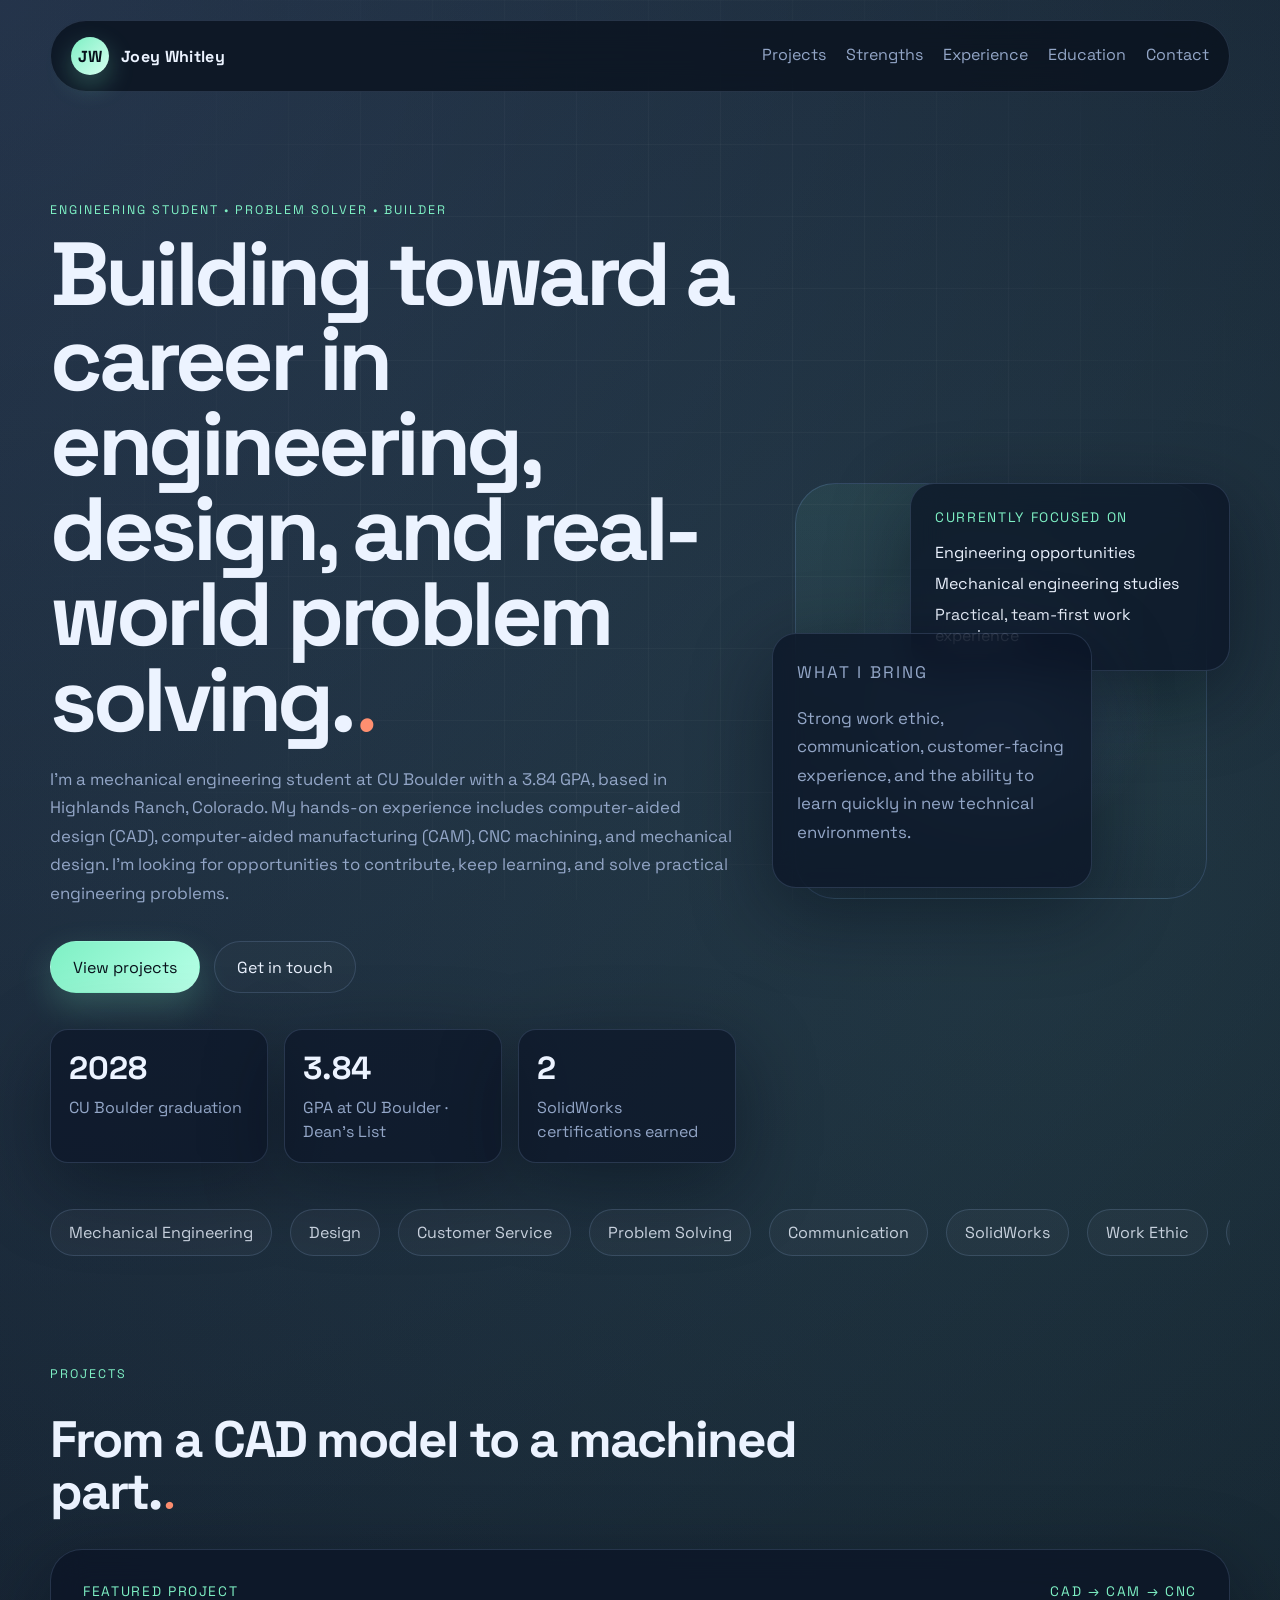
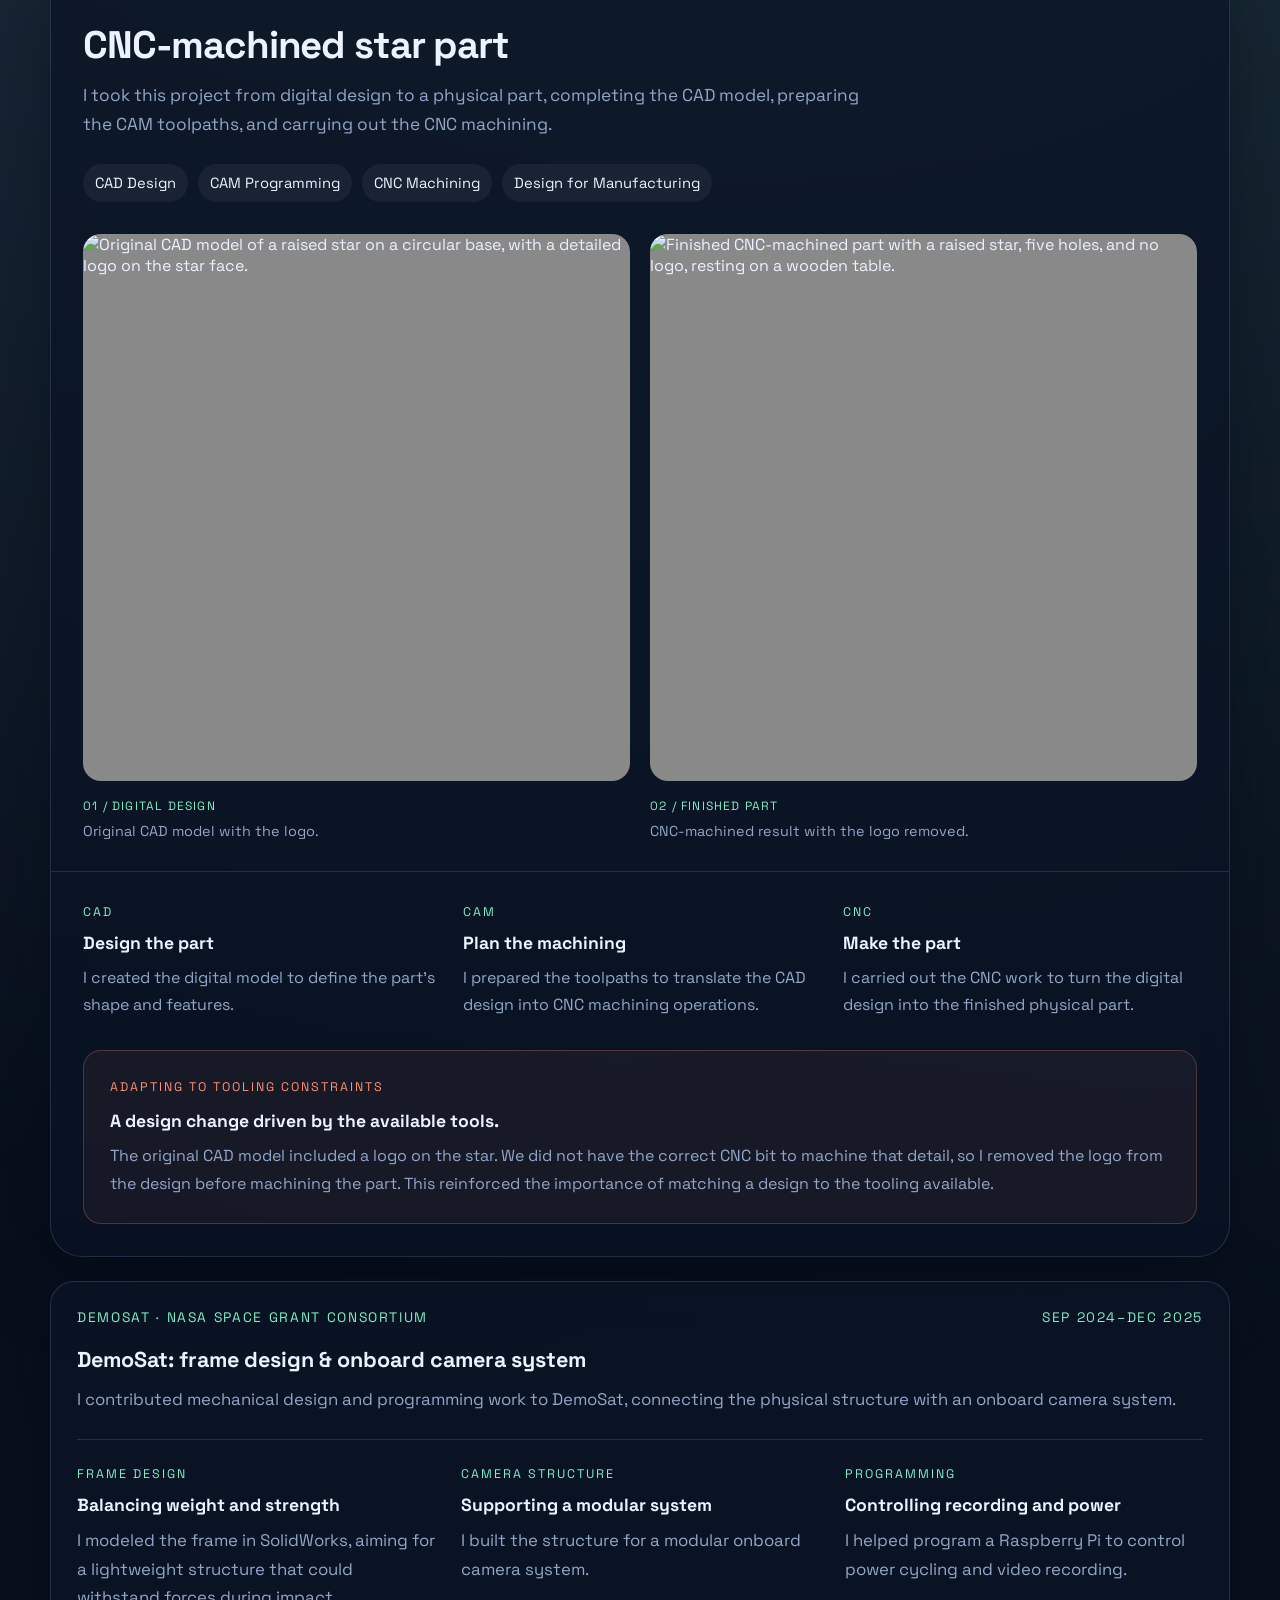
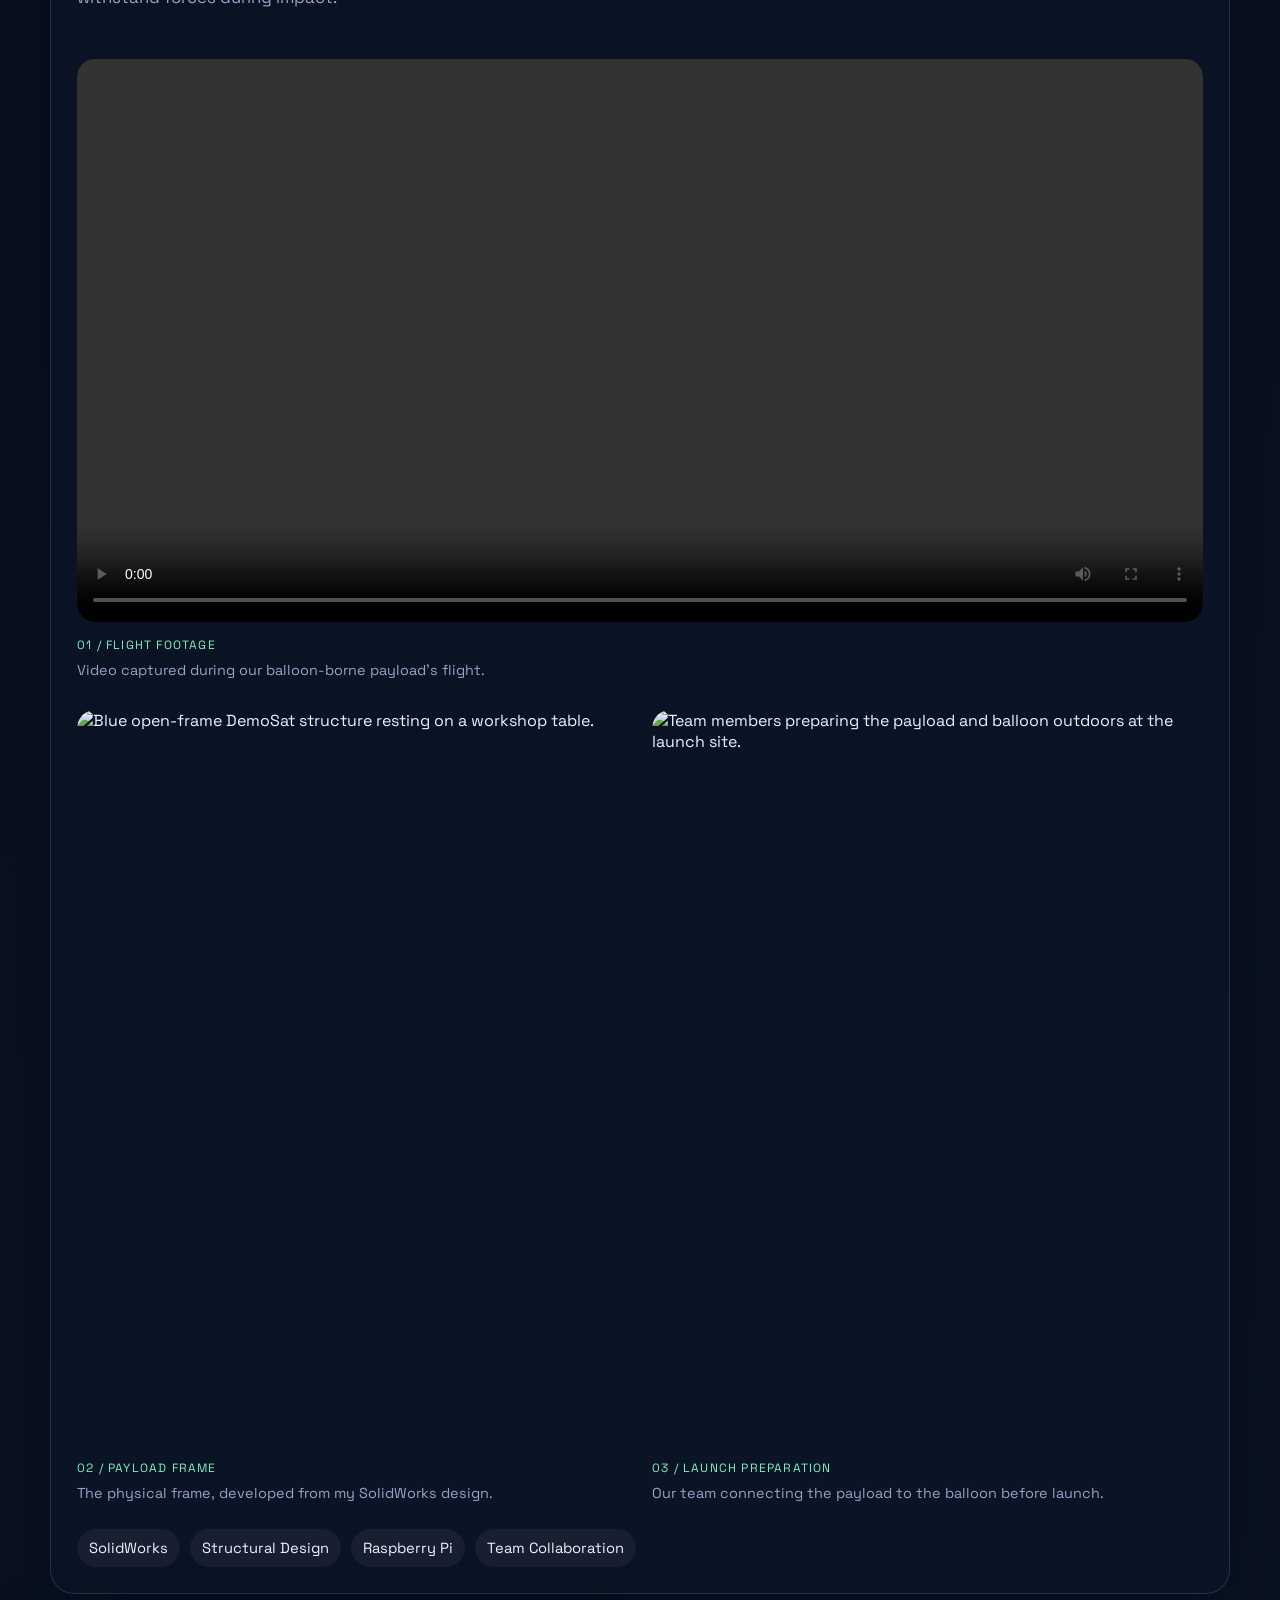
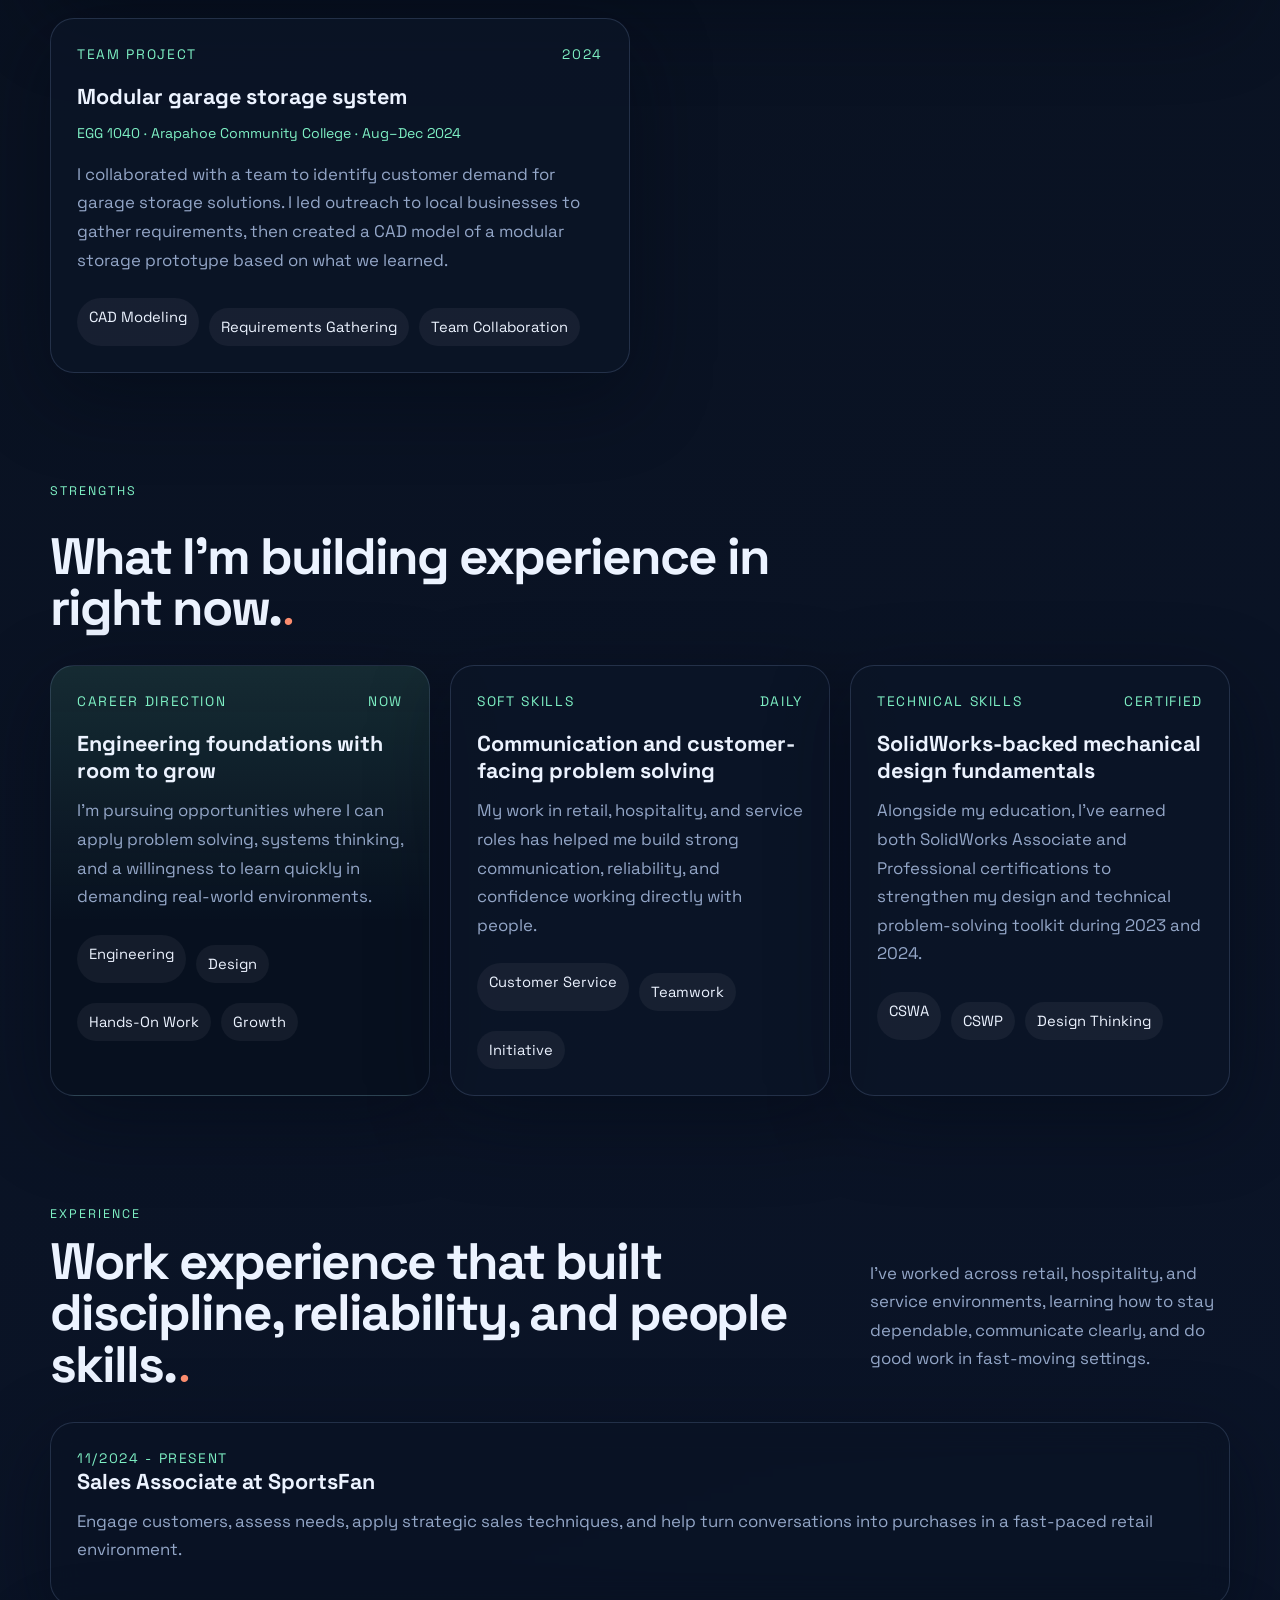
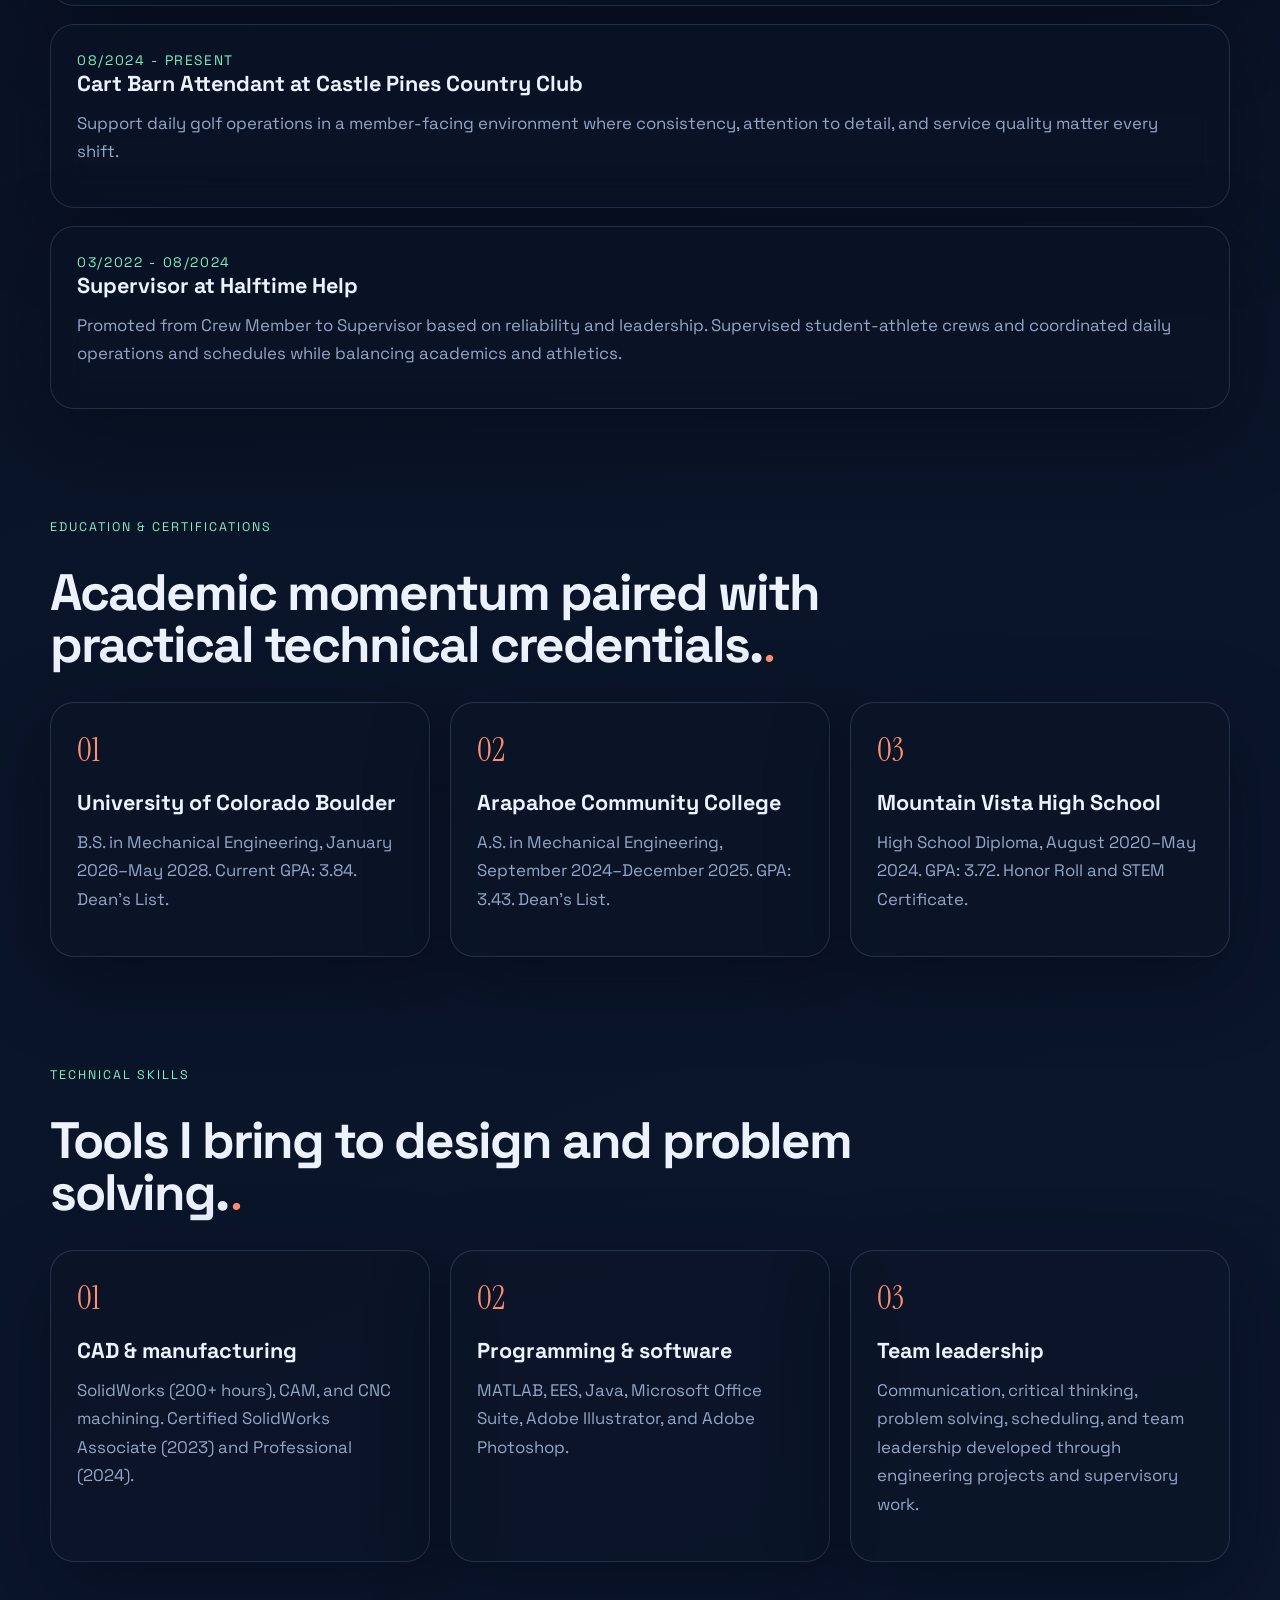
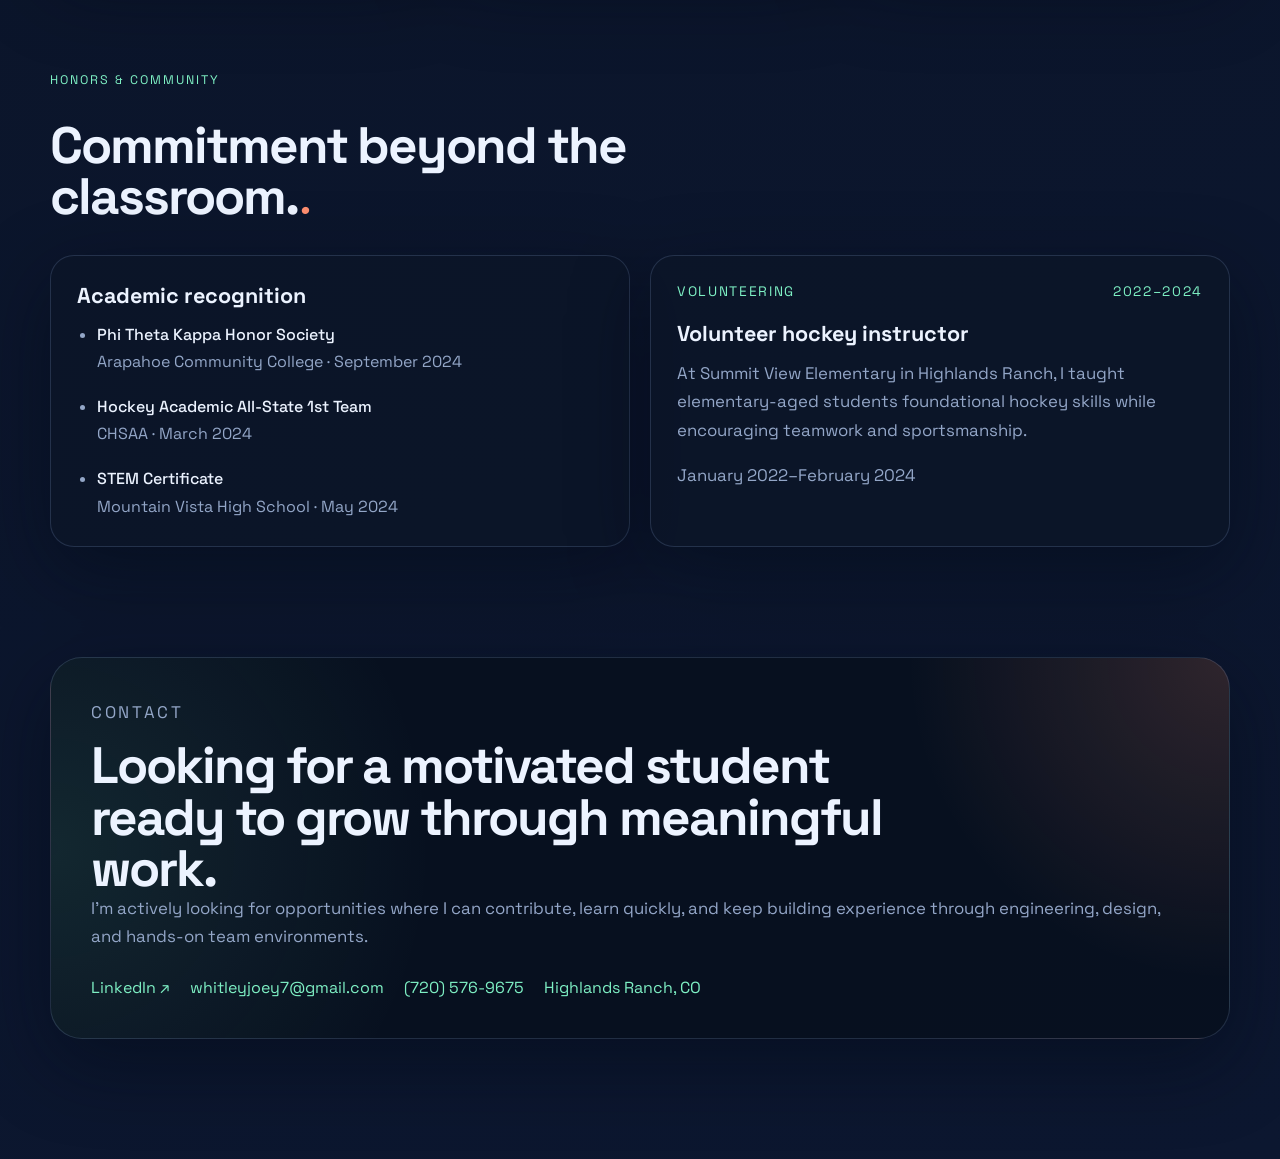
==== index.html @ a139f838 "Add files via upload" ====
<!DOCTYPE html>
<html lang="en">
  <head>
    <meta charset="UTF-8" />
    <meta name="viewport" content="width=device-width, initial-scale=1.0" />
    <title>Joey Whitley | Engineering Portfolio</title>
    <meta
      name="description"
      content="Engineering portfolio for Joey Whitley, focused on engineering, hands-on problem solving, and continuous growth."
    />
    <link rel="preconnect" href="https://fonts.googleapis.com" />
    <link rel="preconnect" href="https://fonts.gstatic.com" crossorigin />
    <link
      href="https://fonts.googleapis.com/css2?family=Space+Grotesk:wght@400;500;700&family=Instrument+Serif:ital@0;1&display=swap"
      rel="stylesheet"
    />
    <link rel="stylesheet" href="styles.css" />
  </head>
  <body>
    <div class="site-shell">
      <header class="topbar">
        <a class="brand" href="#home">
          <span class="brand-mark">JW</span>
          <span class="brand-text">Joey Whitley</span>
        </a>
        <nav class="nav">
          <a href="#projects">Projects</a>
          <a href="#strengths">Strengths</a>
          <a href="#experience">Experience</a>
          <a href="#process">Education</a>
          <a href="#contact">Contact</a>
        </nav>
      </header>

      <main id="home">
        <section class="hero section reveal">
          <div class="hero-copy">
            <p class="eyebrow">Engineering Student • Problem Solver • Builder</p>
            <h1>Building toward a career in engineering, design, and real-world problem solving.</h1>
            <p class="hero-text">
              I’m a mechanical engineering student at CU Boulder with a 3.84 GPA,
              based in Highlands Ranch, Colorado. My hands-on experience includes
              computer-aided design (CAD), computer-aided manufacturing (CAM),
              CNC machining, and mechanical design. I’m looking for
              opportunities to contribute, keep learning, and solve practical engineering problems.
            </p>
            <div class="hero-actions">
              <a class="button button-primary" href="#projects">View projects</a>
              <a class="button button-secondary" href="#contact">Get in touch</a>
            </div>
            <ul class="hero-metrics">
              <li>
                <strong>2028</strong>
                <span>CU Boulder graduation</span>
              </li>
              <li>
                <strong>3.84</strong>
                <span>GPA at CU Boulder · Dean’s List</span>
              </li>
              <li>
                <strong>2</strong>
                <span>SolidWorks certifications earned</span>
              </li>
            </ul>
          </div>

          <aside class="hero-panel">
            <div class="panel-orbit"></div>
            <div class="status-card glass">
              <p class="status-label">Currently focused on</p>
              <ul>
                <li>Engineering opportunities</li>
                <li>Mechanical engineering studies</li>
                <li>Practical, team-first work experience</li>
              </ul>
            </div>
            <div class="snapshot glass">
              <p class="snapshot-title">What I bring</p>
              <p>
                Strong work ethic, communication, customer-facing experience,
                and the ability to learn quickly in new technical environments.
              </p>
            </div>
          </aside>
        </section>

        <section class="marquee reveal" aria-label="Core capabilities">
          <div class="marquee-track">
            <span>Mechanical Engineering</span>
            <span>Design</span>
            <span>Customer Service</span>
            <span>Problem Solving</span>
            <span>Communication</span>
            <span>SolidWorks</span>
            <span>Work Ethic</span>
            <span>Adaptability</span>
            <span aria-hidden="true">Mechanical Engineering</span>
            <span aria-hidden="true">Design</span>
            <span aria-hidden="true">Customer Service</span>
            <span aria-hidden="true">Problem Solving</span>
            <span aria-hidden="true">Communication</span>
            <span aria-hidden="true">SolidWorks</span>
            <span aria-hidden="true">Work Ethic</span>
            <span aria-hidden="true">Adaptability</span>
          </div>
        </section>

        <section class="section reveal" id="projects" aria-labelledby="projects-heading">
          <div class="section-heading">
            <p class="eyebrow">Projects</p>
            <h2 id="projects-heading">From a CAD model to a machined part.</h2>
          </div>

          <article class="cnc-project glass">
            <div class="cnc-project-intro">
              <div class="project-meta"><span>Featured project</span><span>CAD → CAM → CNC</span></div>
              <h3>CNC-machined star part</h3>
              <p>I took this project from digital design to a physical part, completing the CAD model, preparing the CAM toolpaths, and carrying out the CNC machining.</p>
              <ul class="tag-row" aria-label="Project skills">
                <li>CAD Design</li><li>CAM Programming</li><li>CNC Machining</li><li>Design for Manufacturing</li>
              </ul>
            </div>

            <div class="cnc-gallery">
              <figure>
                <a href="assets/cnc-cad-design.png" target="_blank" rel="noopener" aria-label="Open the original CAD design image">
                  <img src="assets/cnc-cad-design.png" alt="Original CAD model of a raised star on a circular base, with a detailed logo on the star face." width="954" height="852" loading="lazy" />
                </a>
                <figcaption><span>01 / Digital design</span>Original CAD model with the logo.</figcaption>
              </figure>
              <figure>
                <a href="assets/cnc-finished-part.png" target="_blank" rel="noopener" aria-label="Open the finished CNC part image">
                  <img src="assets/cnc-finished-part.png" alt="Finished CNC-machined part with a raised star, five holes, and no logo, resting on a wooden table." width="1104" height="1153" loading="lazy" />
                </a>
                <figcaption><span>02 / Finished part</span>CNC-machined result with the logo removed.</figcaption>
              </figure>
            </div>

            <div class="cnc-process">
              <div><span class="eyebrow">CAD</span><h4>Design the part</h4><p>I created the digital model to define the part’s shape and features.</p></div>
              <div><span class="eyebrow">CAM</span><h4>Plan the machining</h4><p>I prepared the toolpaths to translate the CAD design into CNC machining operations.</p></div>
              <div><span class="eyebrow">CNC</span><h4>Make the part</h4><p>I carried out the CNC work to turn the digital design into the finished physical part.</p></div>
            </div>

            <aside class="cnc-lesson">
              <p class="eyebrow">Adapting to tooling constraints</p>
              <h4>A design change driven by the available tools.</h4>
              <p>The original CAD model included a logo on the star. We did not have the correct CNC bit to machine that detail, so I removed the logo from the design before machining the part. This reinforced the importance of matching a design to the tooling available.</p>
            </aside>
          </article>
          <section class="demosat-project project-card" id="demosat" aria-labelledby="demosat-heading">
            <div class="project-meta"><span>DemoSat · NASA Space Grant Consortium</span><span>Sep 2024–Dec 2025</span></div>
            <h3 id="demosat-heading">DemoSat: frame design & onboard camera system</h3>
            <p>I contributed mechanical design and programming work to DemoSat, connecting the physical structure with an onboard camera system.</p>
            <div class="cnc-process">
              <div><span class="eyebrow">Frame design</span><h4>Balancing weight and strength</h4><p>I modeled the frame in SolidWorks, aiming for a lightweight structure that could withstand forces during impact.</p></div>
              <div><span class="eyebrow">Camera structure</span><h4>Supporting a modular system</h4><p>I built the structure for a modular onboard camera system.</p></div>
              <div><span class="eyebrow">Programming</span><h4>Controlling recording and power</h4><p>I helped program a Raspberry Pi to control power cycling and video recording.</p></div>
            </div>
            <div class="demosat-media">
              <figure class="demosat-video">
                <video controls playsinline preload="metadata" aria-label="DemoSat payload flight footage">
                  <source src="assets/demosat-flight.mp4" type="video/mp4" />
                  Your browser does not support embedded video. <a href="assets/demosat-flight.mp4">Watch the payload flight video.</a>
                </video>
                <figcaption><span>01 / Flight footage</span>Video captured during our balloon-borne payload’s flight.</figcaption>
              </figure>
              <div class="demosat-photos">
                <figure>
                  <a href="assets/demosat-photo-2432.jpg" target="_blank" rel="noopener" aria-label="View the DemoSat frame photo">
                    <img src="assets/demosat-photo-2432.jpg" alt="Blue open-frame DemoSat structure resting on a workshop table." width="1350" height="1800" loading="lazy" />
                  </a>
                  <figcaption><span>02 / Payload frame</span>The physical frame, developed from my SolidWorks design.</figcaption>
                </figure>
                <figure>
                  <a href="assets/demosat-photo-8827.jpg" target="_blank" rel="noopener" aria-label="View the balloon preparation photo">
                    <img src="assets/demosat-photo-8827.jpg" alt="Team members preparing the payload and balloon outdoors at the launch site." width="1350" height="1800" loading="lazy" />
                  </a>
                  <figcaption><span>03 / Launch preparation</span>Our team connecting the payload to the balloon before launch.</figcaption>
                </figure>
              </div>
            </div>
            <ul class="tag-row"><li>SolidWorks</li><li>Structural Design</li><li>Raspberry Pi</li><li>Team Collaboration</li></ul>
          </section>
          <div class="additional-projects">
            <article class="project-card">
              <div class="project-meta"><span>Team project</span><span>2024</span></div>
              <h3>Modular garage storage system</h3>
              <p class="project-affiliation">EGG 1040 · Arapahoe Community College · Aug–Dec 2024</p>
              <p>I collaborated with a team to identify customer demand for garage storage solutions. I led outreach to local businesses to gather requirements, then created a CAD model of a modular storage prototype based on what we learned.</p>
              <ul class="tag-row"><li>CAD Modeling</li><li>Requirements Gathering</li><li>Team Collaboration</li></ul>
            </article>
          </div>
        </section>

        <section class="section reveal" id="strengths">
          <div class="section-heading">
            <p class="eyebrow">Strengths</p>
            <h2>What I’m building experience in right now.</h2>
          </div>

          <div class="projects-grid">
            <article class="project-card feature-card">
              <div class="project-meta">
                <span>Career Direction</span>
                <span>Now</span>
              </div>
              <h3>Engineering foundations with room to grow</h3>
              <p>
                I’m pursuing opportunities where I can apply problem solving,
                systems thinking, and a willingness to learn quickly in
                demanding real-world environments.
              </p>
              <ul class="tag-row">
                <li>Engineering</li>
                <li>Design</li>
                <li>Hands-On Work</li>
                <li>Growth</li>
              </ul>
            </article>

            <article class="project-card">
              <div class="project-meta">
                <span>Soft Skills</span>
                <span>Daily</span>
              </div>
              <h3>Communication and customer-facing problem solving</h3>
              <p>
                My work in retail, hospitality, and service roles has helped me
                build strong communication, reliability, and confidence working
                directly with people.
              </p>
              <ul class="tag-row">
                <li>Customer Service</li>
                <li>Teamwork</li>
                <li>Initiative</li>
              </ul>
            </article>

            <article class="project-card">
              <div class="project-meta">
                <span>Technical Skills</span>
                <span>Certified</span>
              </div>
              <h3>SolidWorks-backed mechanical design fundamentals</h3>
              <p>
                Alongside my education, I’ve earned both SolidWorks Associate
                and Professional certifications to strengthen my design and
                technical problem-solving toolkit during 2023 and 2024.
              </p>
              <ul class="tag-row">
                <li>CSWA</li>
                <li>CSWP</li>
                <li>Design Thinking</li>
              </ul>
            </article>
          </div>
        </section>

        <section class="section reveal" id="experience">
          <div class="section-heading split">
            <div>
              <p class="eyebrow">Experience</p>
              <h2>Work experience that built discipline, reliability, and people skills.</h2>
            </div>
            <p class="supporting-copy">
              I’ve worked across retail, hospitality, and service environments,
              learning how to stay dependable, communicate clearly, and do good
              work in fast-moving settings.
            </p>
          </div>

          <div class="timeline">
            <article class="timeline-item glass">
              <span class="timeline-year">11/2024 - Present</span>
              <h3>Sales Associate at SportsFan</h3>
              <p>
                Engage customers, assess needs, apply strategic sales
                techniques, and help turn conversations into purchases in a
                fast-paced retail environment.
              </p>
            </article>
            <article class="timeline-item glass">
              <span class="timeline-year">08/2024 - Present</span>
              <h3>Cart Barn Attendant at Castle Pines Country Club</h3>
              <p>
                Support daily golf operations in a member-facing environment
                where consistency, attention to detail, and service quality
                matter every shift.
              </p>
            </article>
            <article class="timeline-item glass">
              <span class="timeline-year">03/2022 - 08/2024</span>
              <h3>Supervisor at Halftime Help</h3>
              <p>
                Promoted from Crew Member to Supervisor based on reliability
                and leadership. Supervised student-athlete crews and coordinated
                daily operations and schedules while balancing academics and athletics.
              </p>
            </article>
          </div>
        </section>

        <section class="section reveal" id="process">
          <div class="section-heading">
            <p class="eyebrow">Education & Certifications</p>
            <h2>Academic momentum paired with practical technical credentials.</h2>
          </div>

          <div class="process-grid">
            <article class="process-card">
              <span>01</span>
              <h3>University of Colorado Boulder</h3>
              <p>
                B.S. in Mechanical Engineering, January 2026–May 2028.
                Current GPA: 3.84. Dean’s List.
              </p>
            </article>
            <article class="process-card">
              <span>02</span>
              <h3>Arapahoe Community College</h3>
              <p>
                A.S. in Mechanical Engineering, September 2024–December 2025.
                GPA: 3.43. Dean’s List.
              </p>
            </article>
            <article class="process-card">
              <span>03</span>
              <h3>Mountain Vista High School</h3>
              <p>
                High School Diploma, August 2020–May 2024.
                GPA: 3.72. Honor Roll and STEM Certificate.
              </p>
            </article>
          </div>
        </section>

        <section class="section reveal" id="skills" aria-labelledby="skills-heading">
          <div class="section-heading">
            <p class="eyebrow">Technical Skills</p>
            <h2 id="skills-heading">Tools I bring to design and problem solving.</h2>
          </div>
          <div class="process-grid">
            <article class="process-card"><span>01</span><h3>CAD & manufacturing</h3><p>SolidWorks (200+ hours), CAM, and CNC machining. Certified SolidWorks Associate (2023) and Professional (2024).</p></article>
            <article class="process-card"><span>02</span><h3>Programming & software</h3><p>MATLAB, EES, Java, Microsoft Office Suite, Adobe Illustrator, and Adobe Photoshop.</p></article>
            <article class="process-card"><span>03</span><h3>Team leadership</h3><p>Communication, critical thinking, problem solving, scheduling, and team leadership developed through engineering projects and supervisory work.</p></article>
          </div>
        </section>

        <section class="section reveal" id="honors" aria-labelledby="honors-heading">
          <div class="section-heading">
            <p class="eyebrow">Honors & Community</p>
            <h2 id="honors-heading">Commitment beyond the classroom.</h2>
          </div>
          <div class="additional-projects">
            <article class="project-card">
              <h3>Academic recognition</h3>
              <ul class="honors-list">
                <li><strong>Phi Theta Kappa Honor Society</strong><br />Arapahoe Community College · September 2024</li>
                <li><strong>Hockey Academic All-State 1st Team</strong><br />CHSAA · March 2024</li>
                <li><strong>STEM Certificate</strong><br />Mountain Vista High School · May 2024</li>
              </ul>
            </article>
            <article class="project-card">
              <div class="project-meta"><span>Volunteering</span><span>2022–2024</span></div>
              <h3>Volunteer hockey instructor</h3>
              <p>At Summit View Elementary in Highlands Ranch, I taught elementary-aged students foundational hockey skills while encouraging teamwork and sportsmanship.</p>
              <p>January 2022–February 2024</p>
            </article>
          </div>
        </section>

        <section class="section contact-section reveal" id="contact">
          <div class="contact-card">
            <p class="eyebrow">Contact</p>
            <h2>Looking for a motivated student ready to grow through meaningful work.</h2>
            <p>
              I’m actively looking for opportunities where I can contribute,
              learn quickly, and keep building experience through engineering,
              design, and hands-on team environments.
            </p>
            <div class="contact-links">
              <a href="https://www.linkedin.com/in/joey-whitley-635a2941b" target="_blank" rel="noopener noreferrer">LinkedIn ↗</a>
              <a href="mailto:whitleyjoey7@gmail.com">whitleyjoey7@gmail.com</a>
              <a href="tel:7205769675">(720) 576-9675</a>
              <a href="https://maps.google.com/?q=Highlands+Ranch,+Colorado" target="_blank" rel="noreferrer">Highlands Ranch, CO</a>
            </div>
          </div>
        </section>
      </main>
    </div>

    <script src="script.js"></script>
  </body>
</html>
---- styles.css ----
:root {
  --bg: #09111f;
  --bg-soft: #0f1b31;
  --surface: rgba(12, 22, 40, 0.72);
  --surface-strong: rgba(8, 16, 31, 0.94);
  --border: rgba(170, 198, 255, 0.16);
  --text: #ecf3ff;
  --muted: #93a6c7;
  --accent: #7ef0c4;
  --accent-2: #ff8f70;
  --accent-3: #8db1ff;
  --shadow: 0 24px 80px rgba(1, 8, 20, 0.45);
  --radius-xl: 32px;
  --radius-lg: 24px;
  --radius-md: 18px;
  --max-width: 1180px;
}

* {
  box-sizing: border-box;
}

html {
  scroll-behavior: smooth;
}

body {
  margin: 0;
  min-width: 320px;
  font-family: "Space Grotesk", sans-serif;
  background:
    radial-gradient(circle at top left, rgba(141, 177, 255, 0.2), transparent 30%),
    radial-gradient(circle at 80% 10%, rgba(126, 240, 196, 0.12), transparent 25%),
    linear-gradient(160deg, #050b16 0%, #09111f 42%, #0c1730 100%);
  color: var(--text);
}

body::before {
  content: "";
  position: fixed;
  inset: 0;
  background-image:
    linear-gradient(rgba(255, 255, 255, 0.03) 1px, transparent 1px),
    linear-gradient(90deg, rgba(255, 255, 255, 0.03) 1px, transparent 1px);
  background-size: 72px 72px;
  mask-image: radial-gradient(circle at center, black 40%, transparent 85%);
  pointer-events: none;
}

a {
  color: inherit;
  text-decoration: none;
}

a,
button,
.project-card,
.process-card,
.timeline-item,
.hero-metrics li,
.status-card,
.snapshot,
.contact-card {
  -webkit-tap-highlight-color: transparent;
}

.site-shell {
  width: min(calc(100% - 32px), var(--max-width));
  margin: 0 auto;
  padding-bottom: 80px;
}

.topbar {
  position: sticky;
  top: 0;
  z-index: 10;
  display: flex;
  align-items: center;
  justify-content: space-between;
  gap: 20px;
  margin-top: 20px;
  padding: 16px 20px;
  background: rgba(7, 13, 25, 0.7);
  border: 1px solid var(--border);
  border-radius: 999px;
  backdrop-filter: blur(16px);
}

.brand {
  display: inline-flex;
  align-items: center;
  gap: 12px;
  font-weight: 700;
  letter-spacing: 0.02em;
  transition: transform 220ms ease, opacity 220ms ease;
}

.brand:hover {
  transform: translateY(-1px);
}

.brand-mark {
  display: grid;
  place-items: center;
  width: 38px;
  height: 38px;
  border-radius: 50%;
  color: #06101a;
  background: linear-gradient(135deg, var(--accent), #d7fff0);
  box-shadow: 0 10px 26px rgba(126, 240, 196, 0.28);
  transition: transform 220ms ease, box-shadow 220ms ease;
}

.brand:hover .brand-mark {
  transform: rotate(-8deg) scale(1.04);
  box-shadow: 0 16px 34px rgba(126, 240, 196, 0.4);
}

.nav {
  display: inline-flex;
  align-items: center;
  gap: 20px;
  color: var(--muted);
}

.nav a {
  position: relative;
  padding-bottom: 4px;
  transition: color 220ms ease, transform 220ms ease;
}

.nav a::after {
  content: "";
  position: absolute;
  left: 0;
  bottom: 0;
  width: 100%;
  height: 1px;
  background: linear-gradient(90deg, transparent, var(--accent), transparent);
  transform: scaleX(0.3);
  transform-origin: center;
  opacity: 0;
  transition: transform 220ms ease, opacity 220ms ease;
}

.nav a:hover,
.contact-links a:hover {
  color: var(--text);
}

.nav a:hover {
  transform: translateY(-1px);
}

.nav a:hover::after {
  opacity: 1;
  transform: scaleX(1);
}

.section {
  padding: 110px 0 0;
}

.hero {
  display: grid;
  grid-template-columns: 1.2fr 0.8fr;
  gap: 36px;
  align-items: center;
  min-height: calc(100vh - 140px);
}

.eyebrow {
  margin: 0 0 14px;
  color: var(--accent);
  text-transform: uppercase;
  letter-spacing: 0.16em;
  font-size: 0.78rem;
}

h1,
h2,
h3,
p,
ul {
  margin-top: 0;
}

h1 {
  margin-bottom: 22px;
  font-size: clamp(3.2rem, 7vw, 6.4rem);
  line-height: 0.95;
  letter-spacing: -0.05em;
}

h2 {
  max-width: 820px;
  margin-bottom: 0;
  font-size: clamp(2.2rem, 4vw, 3.6rem);
  line-height: 1;
  letter-spacing: -0.04em;
}

h3 {
  margin-bottom: 12px;
  font-size: 1.35rem;
}

.hero h1::after,
.section-heading h2::after {
  content: " .";
  font-family: "Instrument Serif", serif;
  font-style: italic;
  color: var(--accent-2);
}

.hero-text,
.supporting-copy,
.project-card p,
.timeline-item p,
.process-card p,
.contact-card p,
.snapshot p {
  color: var(--muted);
  font-size: 1.05rem;
  line-height: 1.7;
}

.hero-actions {
  display: flex;
  flex-wrap: wrap;
  gap: 14px;
  margin: 34px 0 36px;
}

.button {
  position: relative;
  overflow: hidden;
  display: inline-flex;
  align-items: center;
  justify-content: center;
  min-height: 52px;
  padding: 0 22px;
  border-radius: 999px;
  border: 1px solid transparent;
  isolation: isolate;
  transition:
    transform 220ms ease,
    border-color 220ms ease,
    background 220ms ease,
    box-shadow 220ms ease;
}

.button::before {
  content: "";
  position: absolute;
  inset: 0;
  background: linear-gradient(120deg, transparent 20%, rgba(255, 255, 255, 0.24) 50%, transparent 80%);
  transform: translateX(-120%);
  transition: transform 500ms ease;
  z-index: -1;
}

.button:hover {
  transform: translateY(-3px);
}

.button:hover::before {
  transform: translateX(120%);
}

.button-primary {
  color: #08111b;
  background: linear-gradient(135deg, var(--accent), #b7ffe7);
  box-shadow: 0 14px 34px rgba(126, 240, 196, 0.22);
}

.button-primary:hover {
  box-shadow: 0 18px 42px rgba(126, 240, 196, 0.32);
}

.button-secondary {
  border-color: var(--border);
  background: rgba(255, 255, 255, 0.02);
}

.button-secondary:hover {
  border-color: rgba(126, 240, 196, 0.4);
  box-shadow: 0 14px 30px rgba(6, 16, 27, 0.34);
}

.hero-metrics {
  display: grid;
  grid-template-columns: repeat(3, minmax(0, 1fr));
  gap: 16px;
  padding: 0;
  list-style: none;
}

.hero-metrics li,
.process-card,
.project-card,
.contact-card {
  border: 1px solid var(--border);
  background: var(--surface);
  box-shadow: var(--shadow);
}

.hero-metrics li {
  position: relative;
  overflow: hidden;
  padding: 18px;
  border-radius: var(--radius-md);
  transition: transform 240ms ease, border-color 240ms ease, box-shadow 240ms ease;
}

.hero-metrics li::before,
.project-card::before,
.process-card::before,
.timeline-item::before,
.contact-card::before,
.status-card::before,
.snapshot::before {
  content: "";
  position: absolute;
  inset: 0;
  background: linear-gradient(135deg, rgba(126, 240, 196, 0.12), transparent 45%, rgba(141, 177, 255, 0.14));
  opacity: 0;
  transition: opacity 260ms ease;
  pointer-events: none;
}

.hero-metrics li:hover {
  transform: translateY(-6px);
  border-color: rgba(126, 240, 196, 0.28);
  box-shadow: 0 24px 52px rgba(1, 8, 20, 0.5);
}

.hero-metrics li:hover::before {
  opacity: 1;
}

.hero-metrics strong {
  display: block;
  margin-bottom: 8px;
  font-size: 2rem;
}

.hero-metrics span {
  color: var(--muted);
  line-height: 1.5;
}

.hero-panel {
  position: relative;
  min-height: 520px;
  display: flex;
  align-items: center;
  justify-content: center;
}

.panel-orbit {
  position: absolute;
  inset: 10% 5%;
  border: 1px solid rgba(141, 177, 255, 0.18);
  border-radius: 40px;
  background:
    radial-gradient(circle at center, rgba(141, 177, 255, 0.2), transparent 55%),
    linear-gradient(180deg, rgba(126, 240, 196, 0.08), transparent);
}

.glass {
  position: relative;
  overflow: hidden;
  background: rgba(10, 19, 37, 0.74);
  border: 1px solid var(--border);
  backdrop-filter: blur(16px);
  box-shadow: var(--shadow);
}

.status-card,
.snapshot {
  position: absolute;
  width: min(320px, 80%);
  padding: 24px;
  border-radius: var(--radius-lg);
}

.status-card {
  top: 10%;
  right: 0;
}

.snapshot {
  bottom: 12%;
  left: 0;
}

.status-label,
.snapshot-title,
.project-meta,
.timeline-year {
  color: var(--accent);
  font-size: 0.86rem;
  text-transform: uppercase;
  letter-spacing: 0.12em;
}

.status-card ul,
.tag-row {
  margin: 16px 0 0;
  padding: 0;
  list-style: none;
}

.status-card li + li,
.tag-row li + li {
  margin-top: 10px;
}

.status-card li {
  color: var(--text);
}

.marquee {
  overflow: hidden;
  padding-top: 30px;
}

.marquee-track {
  display: flex;
  gap: 18px;
  width: max-content;
  color: rgba(236, 243, 255, 0.82);
  animation: drift 28s linear infinite;
}

.marquee-track span {
  padding: 12px 18px;
  border: 1px solid var(--border);
  border-radius: 999px;
  background: rgba(255, 255, 255, 0.03);
}

.section-heading {
  display: flex;
  flex-direction: column;
  gap: 18px;
  margin-bottom: 32px;
}

.split {
  display: grid;
  grid-template-columns: 1fr 360px;
  gap: 24px;
  align-items: end;
}

.projects-grid,
.process-grid {
  display: grid;
  grid-template-columns: repeat(3, minmax(0, 1fr));
  gap: 20px;
}

.project-card,
.process-card {
  position: relative;
  overflow: hidden;
  padding: 26px;
  border-radius: var(--radius-lg);
  transition:
    transform 260ms ease,
    border-color 260ms ease,
    box-shadow 260ms ease,
    background 260ms ease;
}

.project-card::after,
.process-card::after,
.timeline-item::after,
.contact-card::after {
  content: "";
  position: absolute;
  inset: -1px;
  border-radius: inherit;
  padding: 1px;
  background: linear-gradient(135deg, rgba(126, 240, 196, 0.55), transparent 38%, rgba(141, 177, 255, 0.45));
  -webkit-mask: linear-gradient(#000 0 0) content-box, linear-gradient(#000 0 0);
  -webkit-mask-composite: xor;
  mask: linear-gradient(#000 0 0) content-box, linear-gradient(#000 0 0);
  mask-composite: exclude;
  opacity: 0;
  transition: opacity 260ms ease;
  pointer-events: none;
}

.project-card:hover,
.process-card:hover {
  transform: translateY(-10px);
  border-color: rgba(126, 240, 196, 0.24);
  box-shadow: 0 30px 68px rgba(1, 8, 20, 0.56);
}

.project-card:hover::before,
.project-card:hover::after,
.process-card:hover::before,
.process-card:hover::after,
.timeline-item:hover::before,
.timeline-item:hover::after,
.contact-card:hover::before,
.contact-card:hover::after,
.status-card:hover::before,
.snapshot:hover::before {
  opacity: 1;
}

.feature-card {
  background:
    linear-gradient(180deg, rgba(126, 240, 196, 0.12), transparent 60%),
    var(--surface-strong);
}

.project-meta {
  display: flex;
  justify-content: space-between;
  gap: 16px;
  margin-bottom: 20px;
}

.tag-row {
  display: flex;
  flex-wrap: wrap;
  gap: 10px;
  margin-top: 24px;
}

.tag-row li {
  margin: 0;
  padding: 10px 12px;
  color: var(--text);
  font-size: 0.92rem;
  border-radius: 999px;
  background: rgba(255, 255, 255, 0.05);
}

.timeline {
  display: grid;
  gap: 18px;
}

.timeline-item {
  position: relative;
  overflow: hidden;
  padding: 24px 26px;
  border-radius: var(--radius-lg);
  transition: transform 260ms ease, border-color 260ms ease, box-shadow 260ms ease;
}

.timeline-item:hover {
  transform: translateY(-8px);
  border-color: rgba(141, 177, 255, 0.26);
  box-shadow: 0 28px 58px rgba(1, 8, 20, 0.52);
}

.process-card span {
  display: inline-flex;
  margin-bottom: 18px;
  color: var(--accent-2);
  font-size: 2rem;
  font-family: "Instrument Serif", serif;
}

.contact-section {
  padding-bottom: 40px;
}

.contact-card {
  position: relative;
  overflow: hidden;
  padding: 40px;
  border-radius: var(--radius-xl);
  background:
    radial-gradient(circle at top right, rgba(255, 143, 112, 0.16), transparent 26%),
    radial-gradient(circle at left center, rgba(126, 240, 196, 0.1), transparent 32%),
    var(--surface-strong);
  transition: transform 260ms ease, border-color 260ms ease, box-shadow 260ms ease;
}

.contact-card:hover {
  transform: translateY(-8px);
  border-color: rgba(255, 143, 112, 0.28);
  box-shadow: 0 30px 70px rgba(1, 8, 20, 0.56);
}

.contact-links {
  display: flex;
  flex-wrap: wrap;
  gap: 20px;
  margin-top: 26px;
  color: var(--accent);
}

.contact-links a {
  position: relative;
  transition: color 220ms ease, transform 220ms ease;
}

.contact-links a::after {
  content: "";
  position: absolute;
  left: 0;
  bottom: -4px;
  width: 100%;
  height: 1px;
  background: currentColor;
  transform: scaleX(0);
  transform-origin: left;
  transition: transform 220ms ease;
}

.contact-links a:hover {
  transform: translateY(-1px);
}

.contact-links a:hover::after {
  transform: scaleX(1);
}

.reveal {
  opacity: 0;
  transform: translateY(30px);
  transition: opacity 700ms ease, transform 700ms ease;
}

.reveal.is-visible {
  opacity: 1;
  transform: translateY(0);
}

@keyframes drift {
  from {
    transform: translateX(0);
  }

  to {
    transform: translateX(-50%);
  }
}

@media (max-width: 1024px) {
  .hero,
  .split,
  .projects-grid,
  .process-grid {
    grid-template-columns: 1fr;
  }

  .hero {
    min-height: auto;
    padding-top: 60px;
  }

  .hero-panel {
    min-height: 420px;
  }
}

@media (max-width: 720px) {
  .site-shell {
    width: min(calc(100% - 20px), var(--max-width));
  }

  .topbar {
    flex-direction: column;
    align-items: flex-start;
    border-radius: 28px;
  }

  .nav {
    flex-wrap: wrap;
    gap: 14px;
  }

  .section {
    padding-top: 84px;
  }

  h1 {
    font-size: clamp(2.7rem, 14vw, 4.4rem);
  }

  .hero-metrics {
    grid-template-columns: 1fr;
  }

  .status-card,
  .snapshot {
    position: relative;
    width: 100%;
  }

  .hero-panel {
    display: grid;
    gap: 18px;
  }

  .panel-orbit {
    display: none;
  }

  .contact-card {
    padding: 28px;
  }
}

@media (prefers-reduced-motion: reduce) {
  html {
    scroll-behavior: auto;
  }

  .marquee-track {
    animation: none;
  }

  .reveal {
    opacity: 1;
    transform: none;
    transition: none;
  }

  .button {
    transition: none;
  }
}

/* Featured CNC project */
section[id] { scroll-margin-top: 150px; }
.cnc-project { border-radius: var(--radius-xl); }
.cnc-project-intro { padding: 32px; }
.cnc-project-intro h3 { font-size: clamp(1.7rem, 3vw, 2.4rem); letter-spacing: -0.03em; }
.cnc-project p { color: var(--muted); line-height: 1.7; margin-bottom: 0; }
.cnc-project-intro > p { max-width: 780px; font-size: 1.08rem; }
.cnc-project .tag-row li { margin-top: 0; }
.cnc-gallery { display: grid; grid-template-columns: 1fr 1fr; gap: 20px; padding: 0 32px; }
.cnc-gallery figure { margin: 0; min-width: 0; }
.cnc-gallery a { display: block; overflow: hidden; border-radius: 18px; background: #898989; }
.cnc-gallery img { display: block; width: 100%; height: auto; aspect-ratio: 1 / 1; object-fit: contain; transition: transform 300ms ease; }
.cnc-gallery a:hover img { transform: scale(1.025); }
.cnc-gallery a:focus-visible { outline: 3px solid var(--accent); outline-offset: 5px; }
.cnc-gallery figcaption { padding-top: 16px; color: var(--muted); font-size: 0.9rem; line-height: 1.6; }
.cnc-gallery figcaption span { display: block; color: var(--accent); font-size: 0.75rem; text-transform: uppercase; letter-spacing: 0.1em; margin-bottom: 4px; }
.cnc-process { display: grid; grid-template-columns: repeat(3, minmax(0, 1fr)); gap: 26px; padding: 32px; margin-top: 28px; border-top: 1px solid var(--border); }
.cnc-process .eyebrow { display: block; margin-bottom: 12px; }
.cnc-project h4 { font-size: 1.1rem; margin: 0 0 10px; }
.cnc-lesson { margin: 0 32px 32px; padding: 26px; border: 1px solid rgba(255, 143, 112, 0.25); border-radius: 18px; background: rgba(255, 143, 112, 0.06); }
.cnc-lesson .eyebrow { color: var(--accent-2); margin-bottom: 12px; }
@media (max-width: 720px) {
  .cnc-project-intro, .cnc-process { padding: 24px; }
  .cnc-gallery { grid-template-columns: 1fr; padding: 0 24px; gap: 28px; }
  .cnc-process { grid-template-columns: 1fr; }
  .cnc-lesson { margin: 0 24px 24px; padding: 22px; }
  .cnc-project .project-meta { flex-wrap: wrap; }
  section[id] { scroll-margin-top: 180px; }
}
@media (prefers-reduced-motion: reduce) {
  .cnc-gallery img { transition: none; }
}

.additional-projects { display: grid; grid-template-columns: repeat(2, minmax(0, 1fr)); gap: 20px; margin-top: 24px; }
.project-card .project-affiliation { font-size: 0.88rem; color: var(--accent); }
.honors-list { padding-left: 20px; margin-bottom: 0; color: var(--muted); line-height: 1.7; }
.honors-list li + li { margin-top: 18px; }
.honors-list strong { color: var(--text); font-weight: 500; }
@media (max-width: 720px) { .additional-projects { grid-template-columns: 1fr; } }

.demosat-project { margin-top: 24px; }
.demosat-project .cnc-process { padding: 26px 0 0; margin-top: 26px; }
.demosat-project h4 { margin: 0 0 10px; font-size: 1.1rem; }
.demosat-project .tag-row li { margin-top: 0; }

.demosat-media { margin-top: 30px; }
.demosat-media figure { margin: 0; min-width: 0; }
.demosat-video video { display: block; width: 100%; max-height: 620px; border-radius: 18px; background: #030810; }
.demosat-photos { display: grid; grid-template-columns: repeat(2, minmax(0, 1fr)); gap: 24px; margin-top: 28px; }
.demosat-photos a { display: block; border-radius: 18px; overflow: hidden; }
.demosat-photos img { display: block; width: 100%; height: auto; border-radius: 18px; }
.demosat-media figcaption { padding-top: 14px; color: var(--muted); font-size: 0.9rem; line-height: 1.6; }
.demosat-media figcaption span { display: block; color: var(--accent); font-size: 0.75rem; text-transform: uppercase; letter-spacing: 0.1em; margin-bottom: 4px; }
.demosat-photos a:focus-visible { outline: 3px solid var(--accent); outline-offset: 5px; }
@media (max-width: 720px) { .demosat-photos { grid-template-columns: 1fr; } }
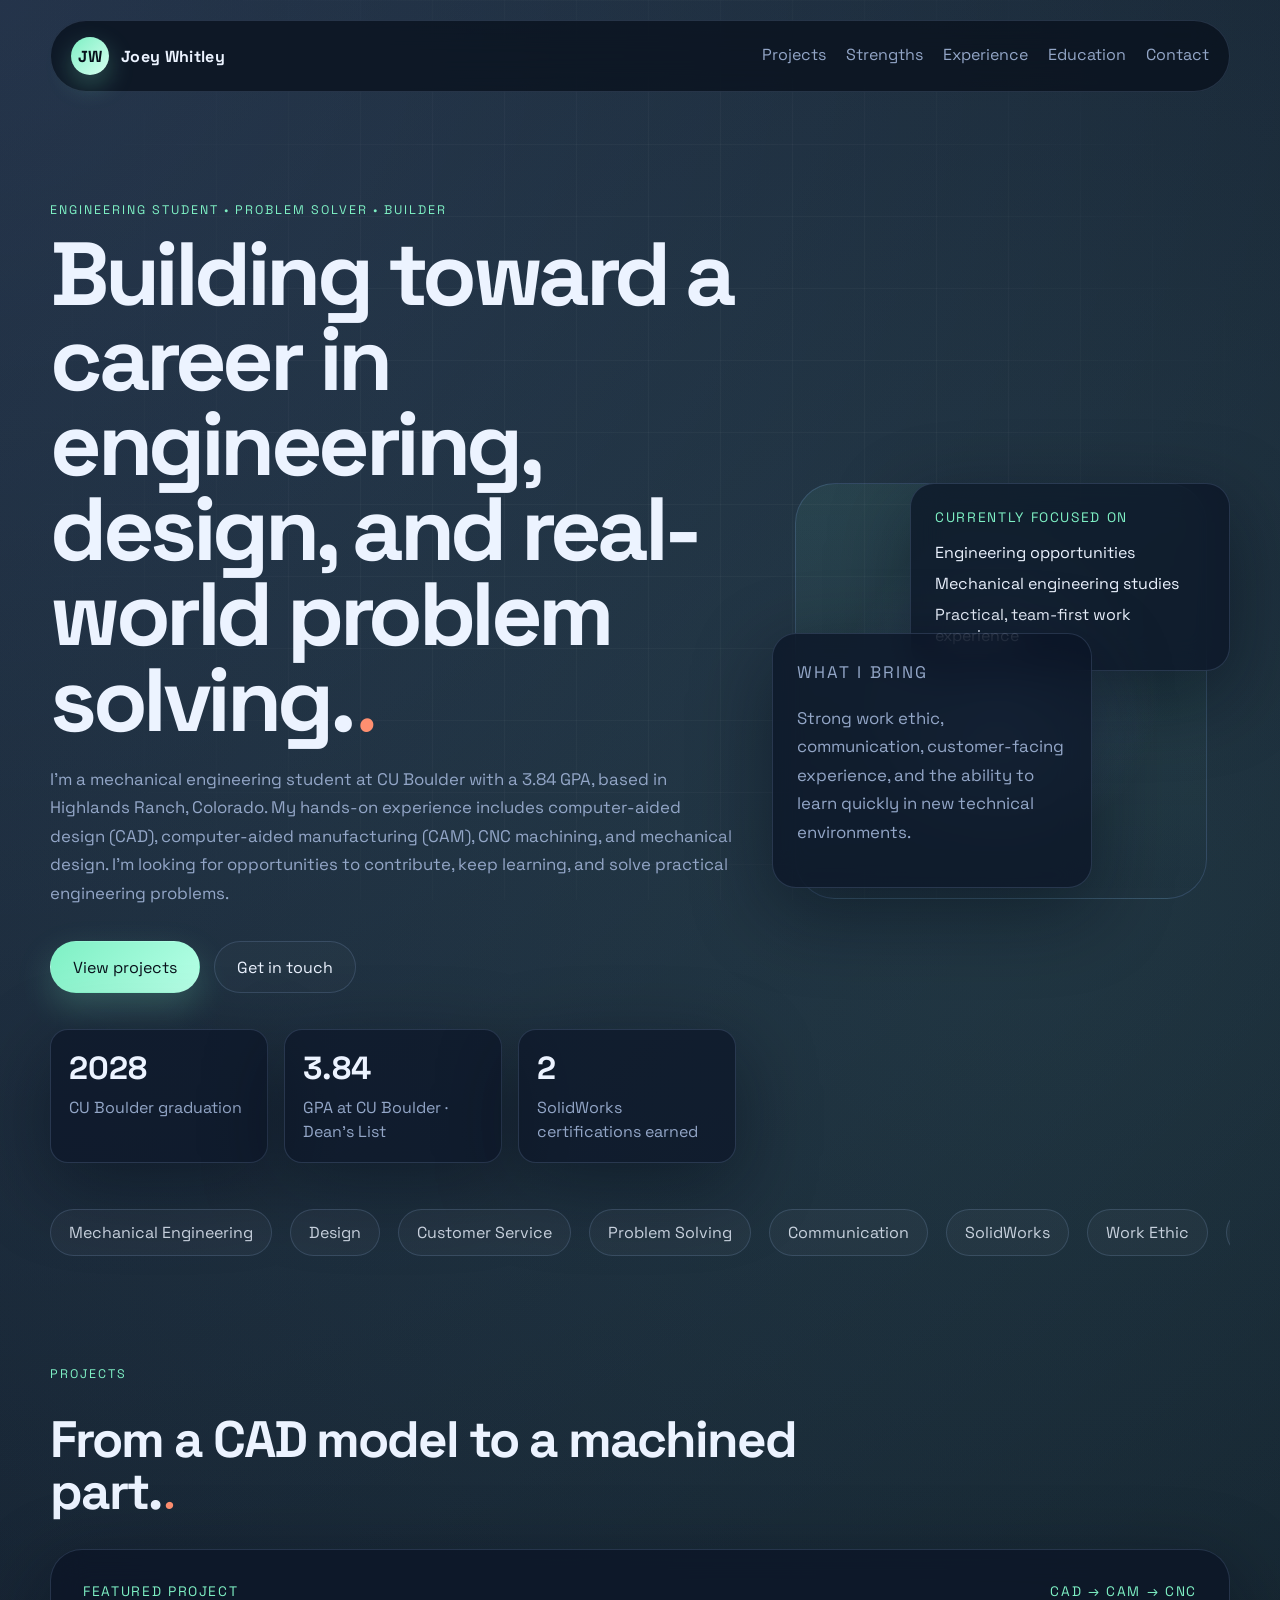
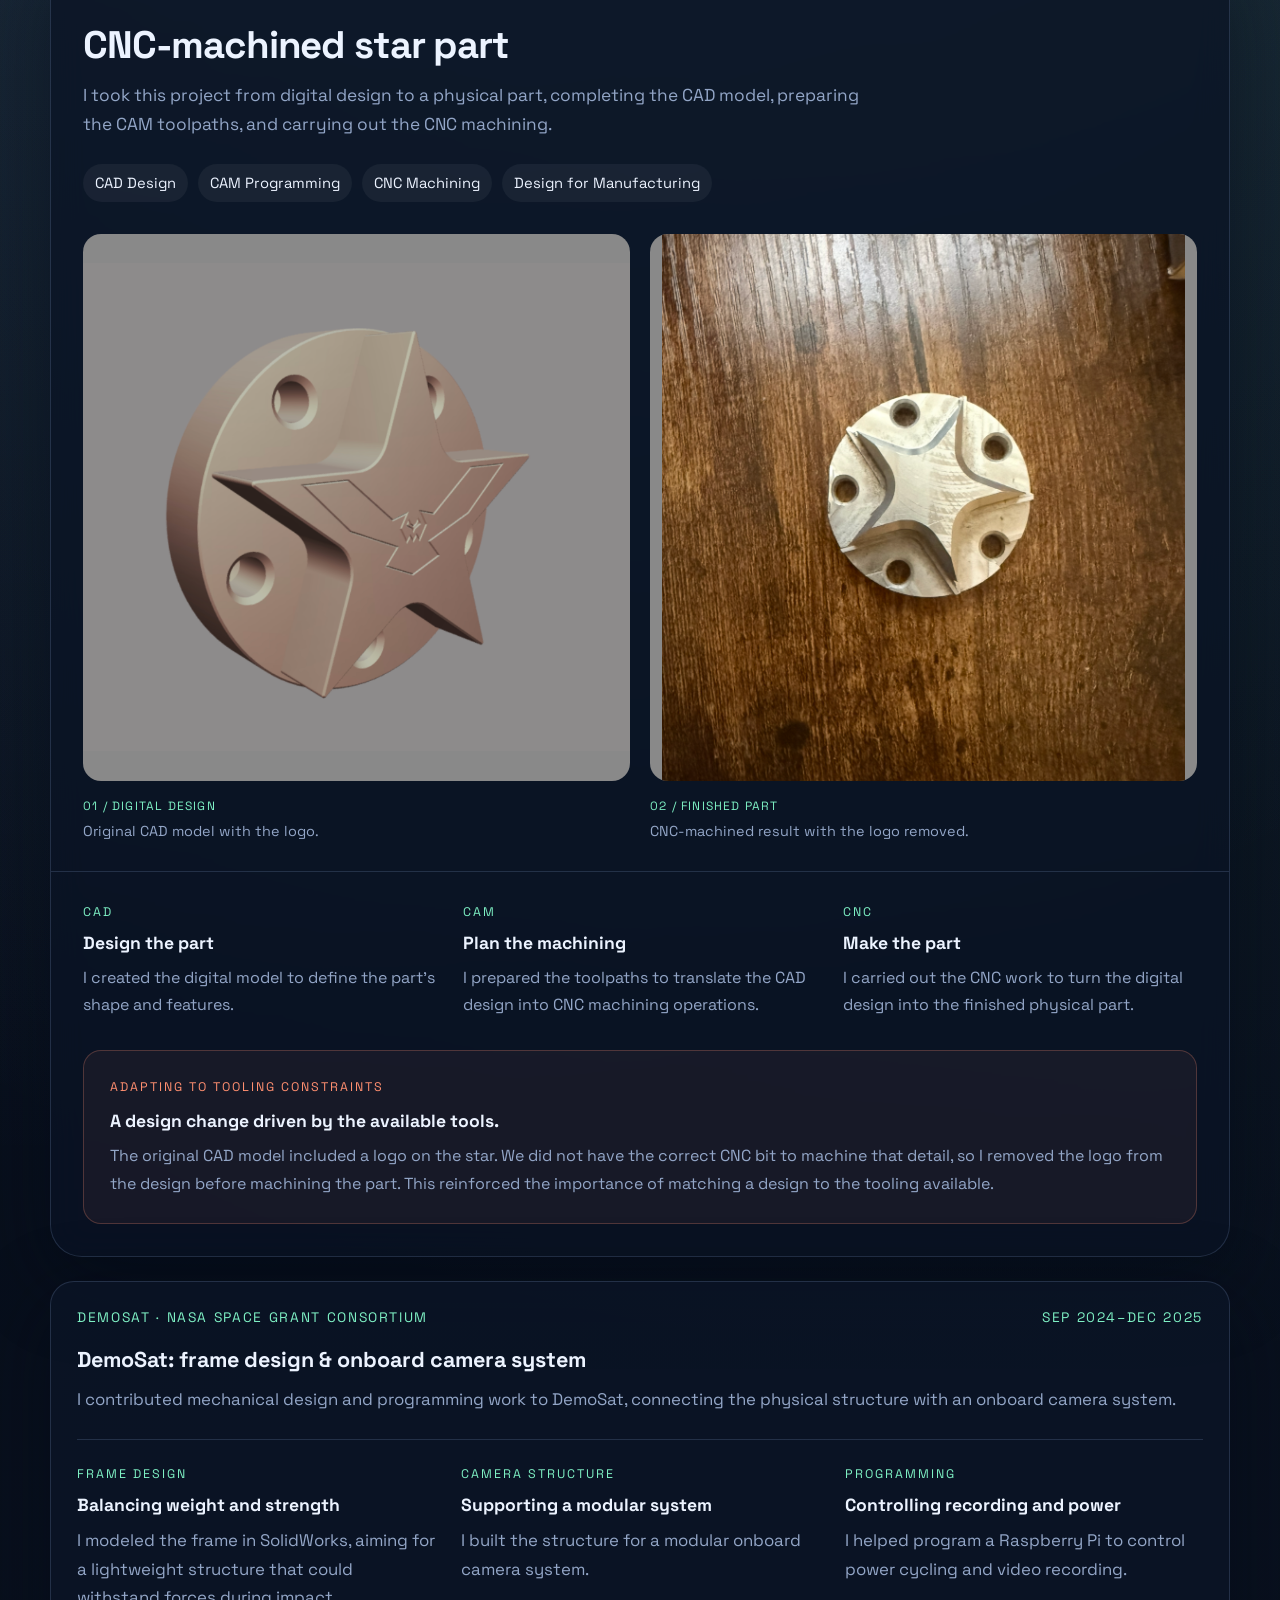
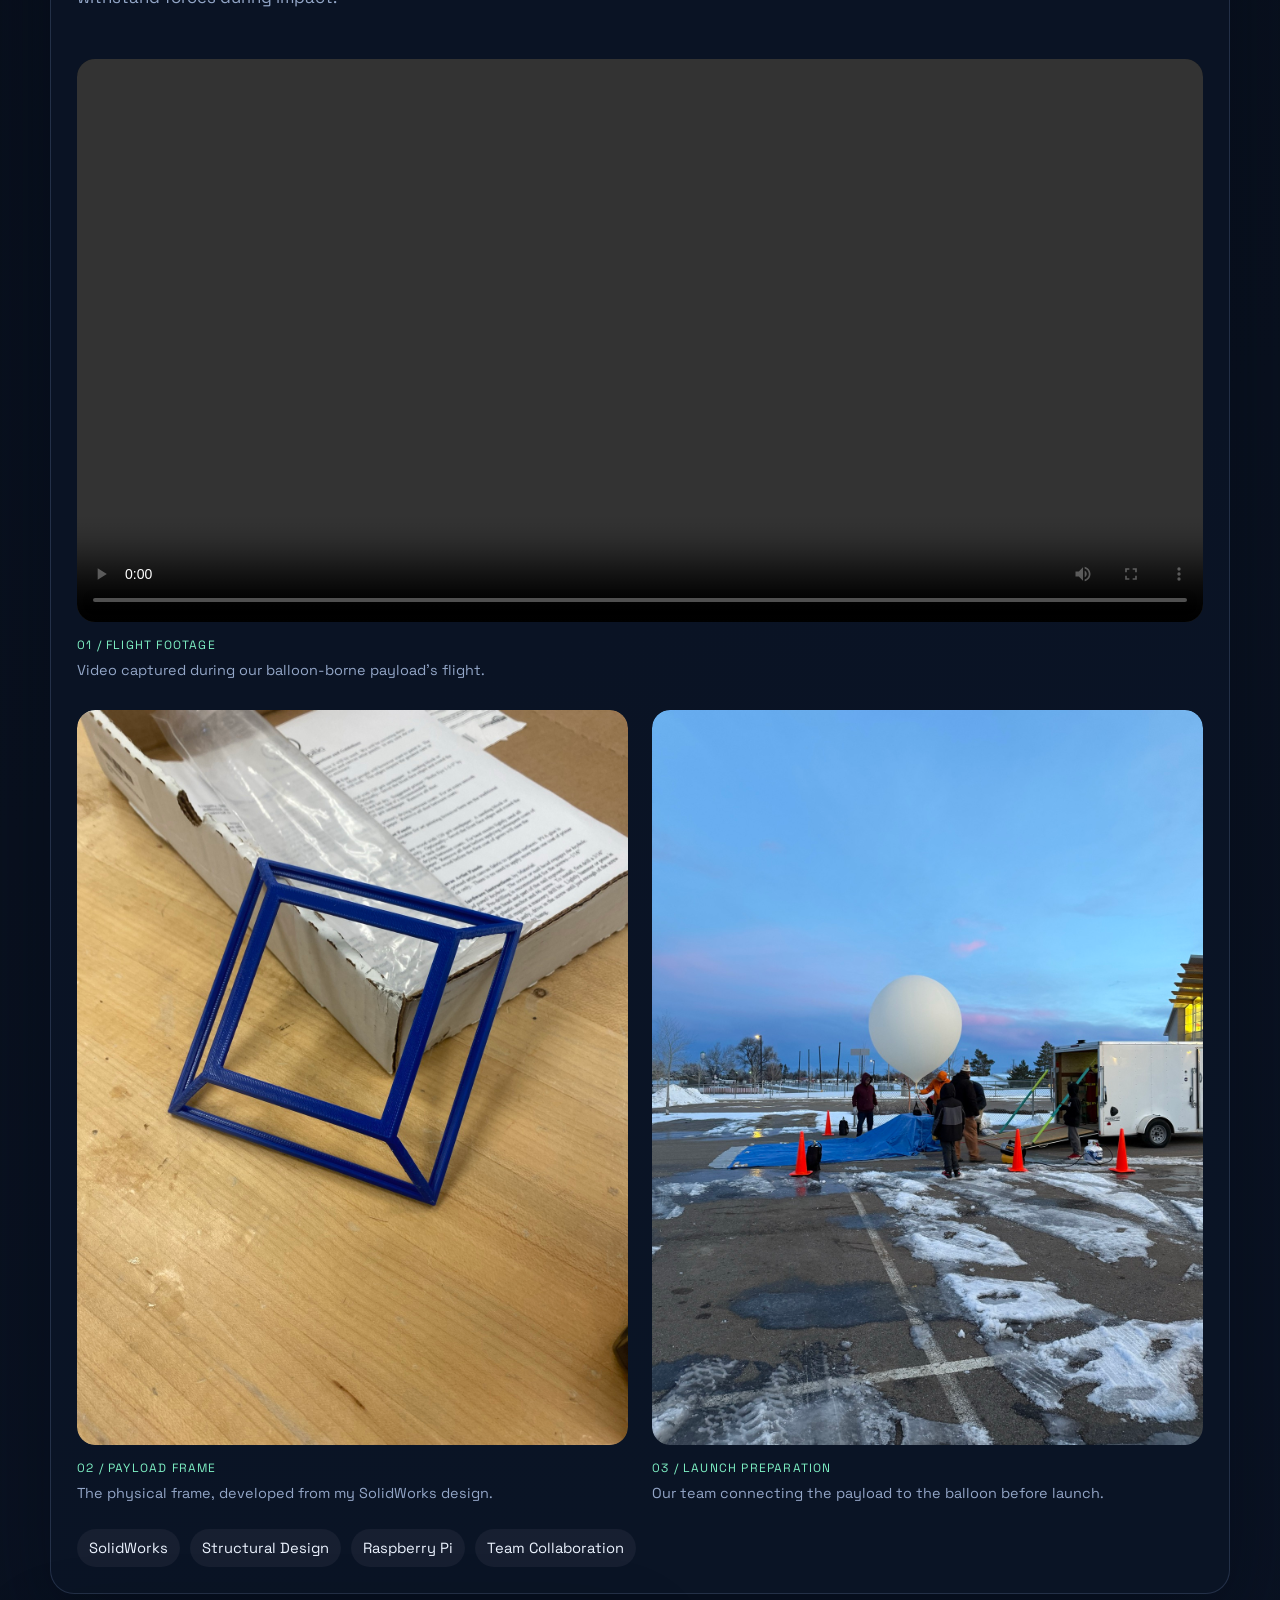
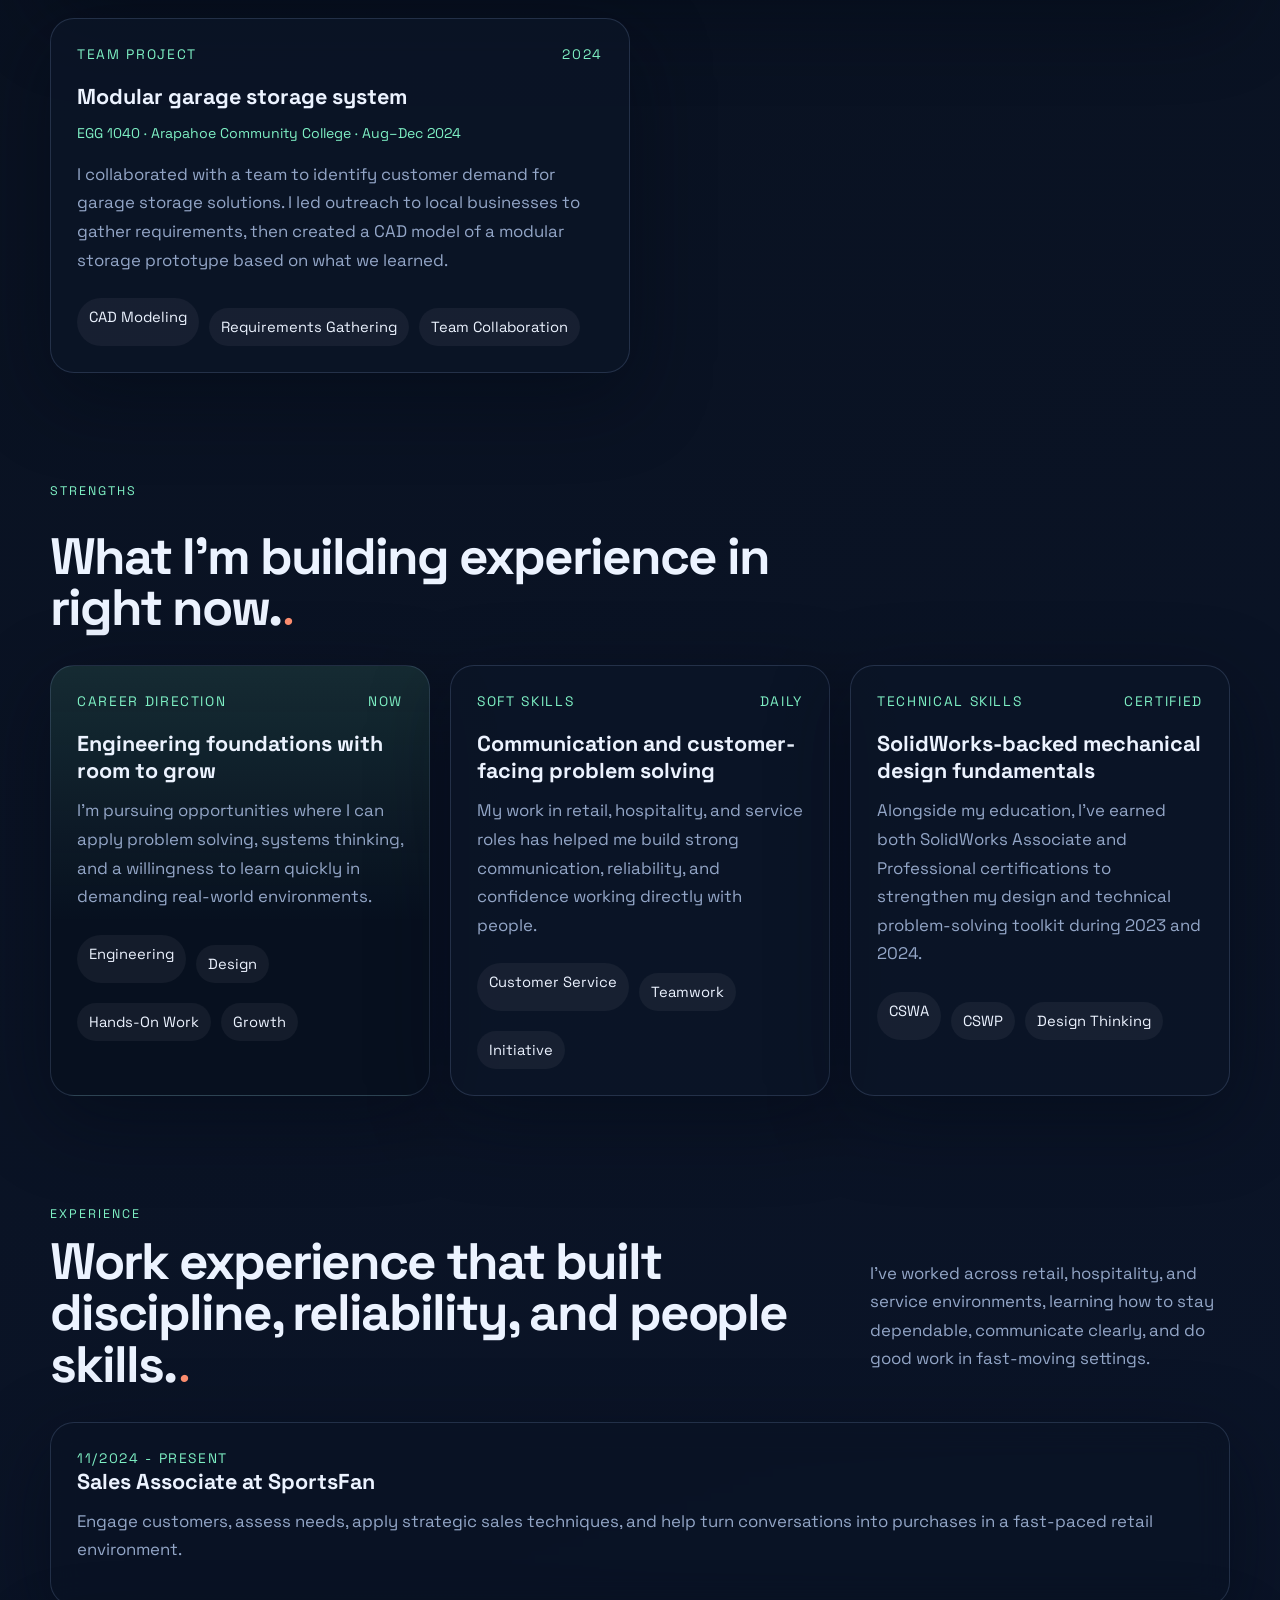
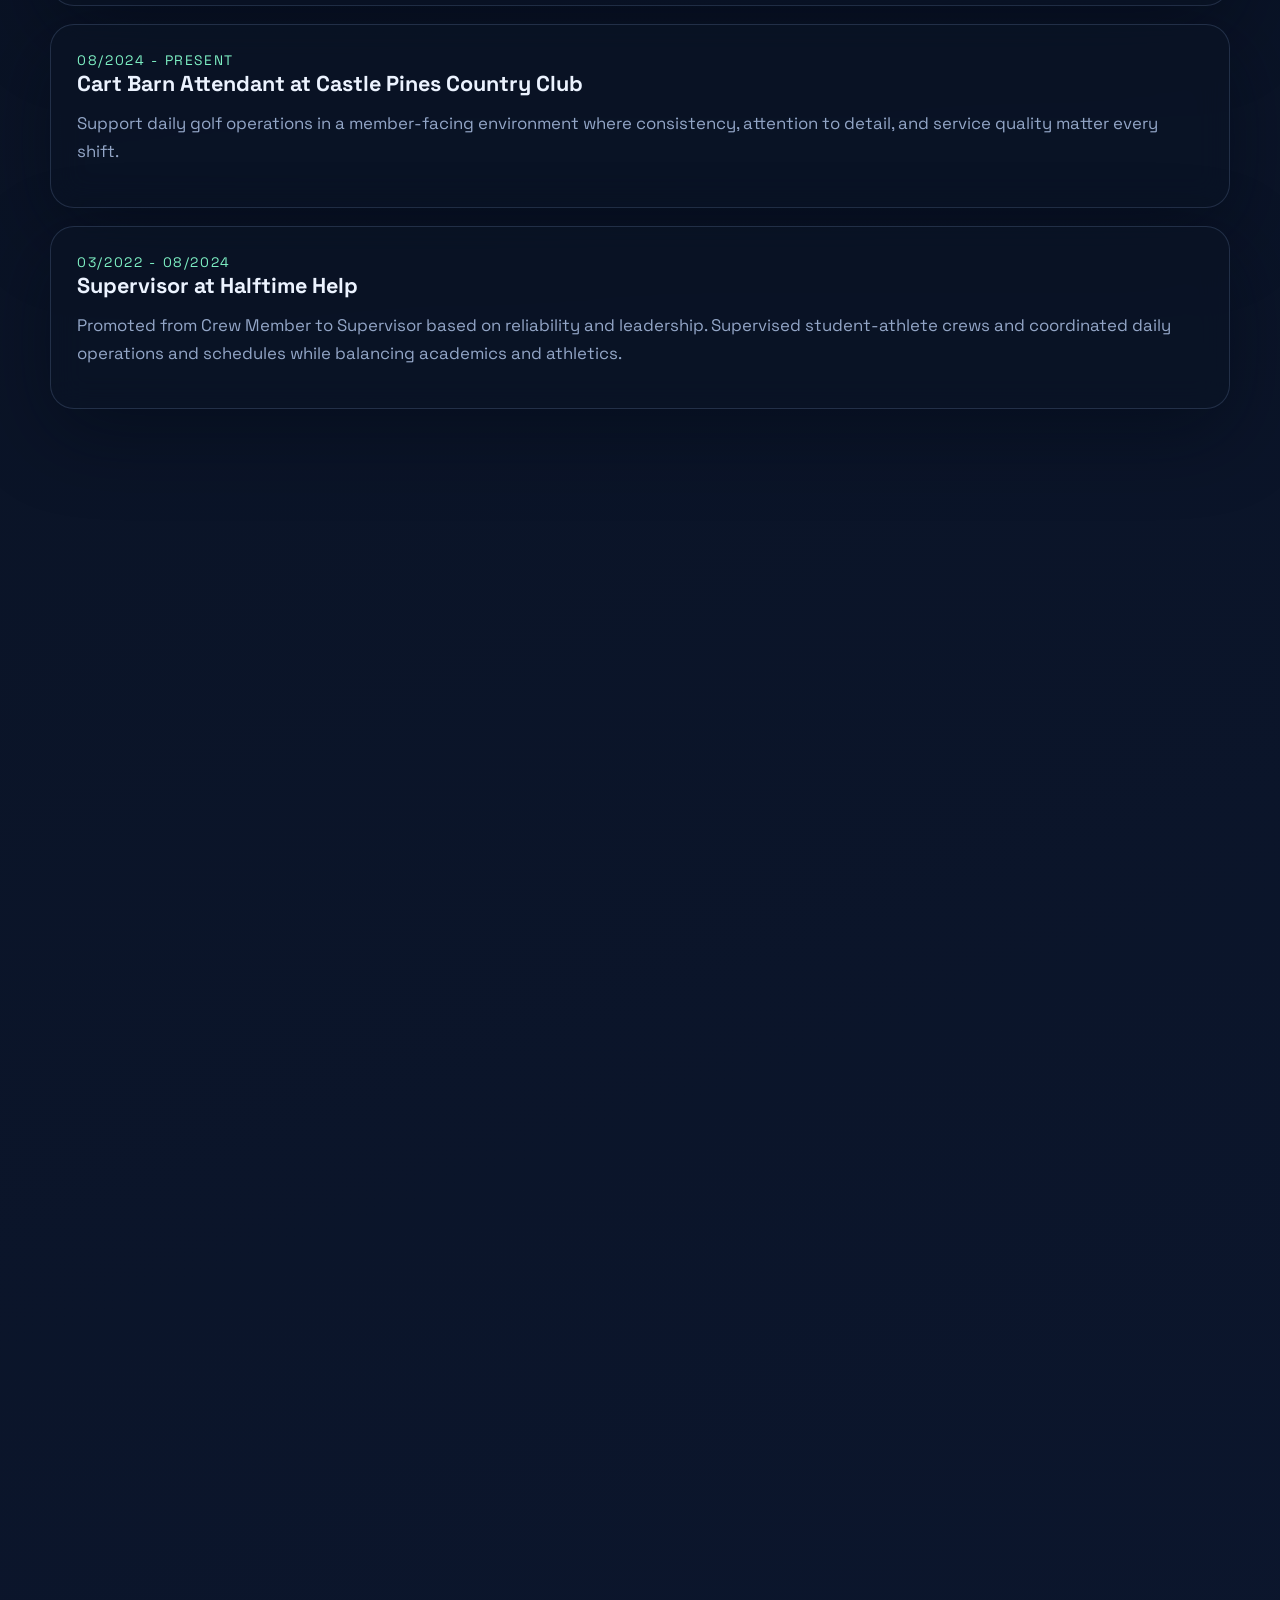
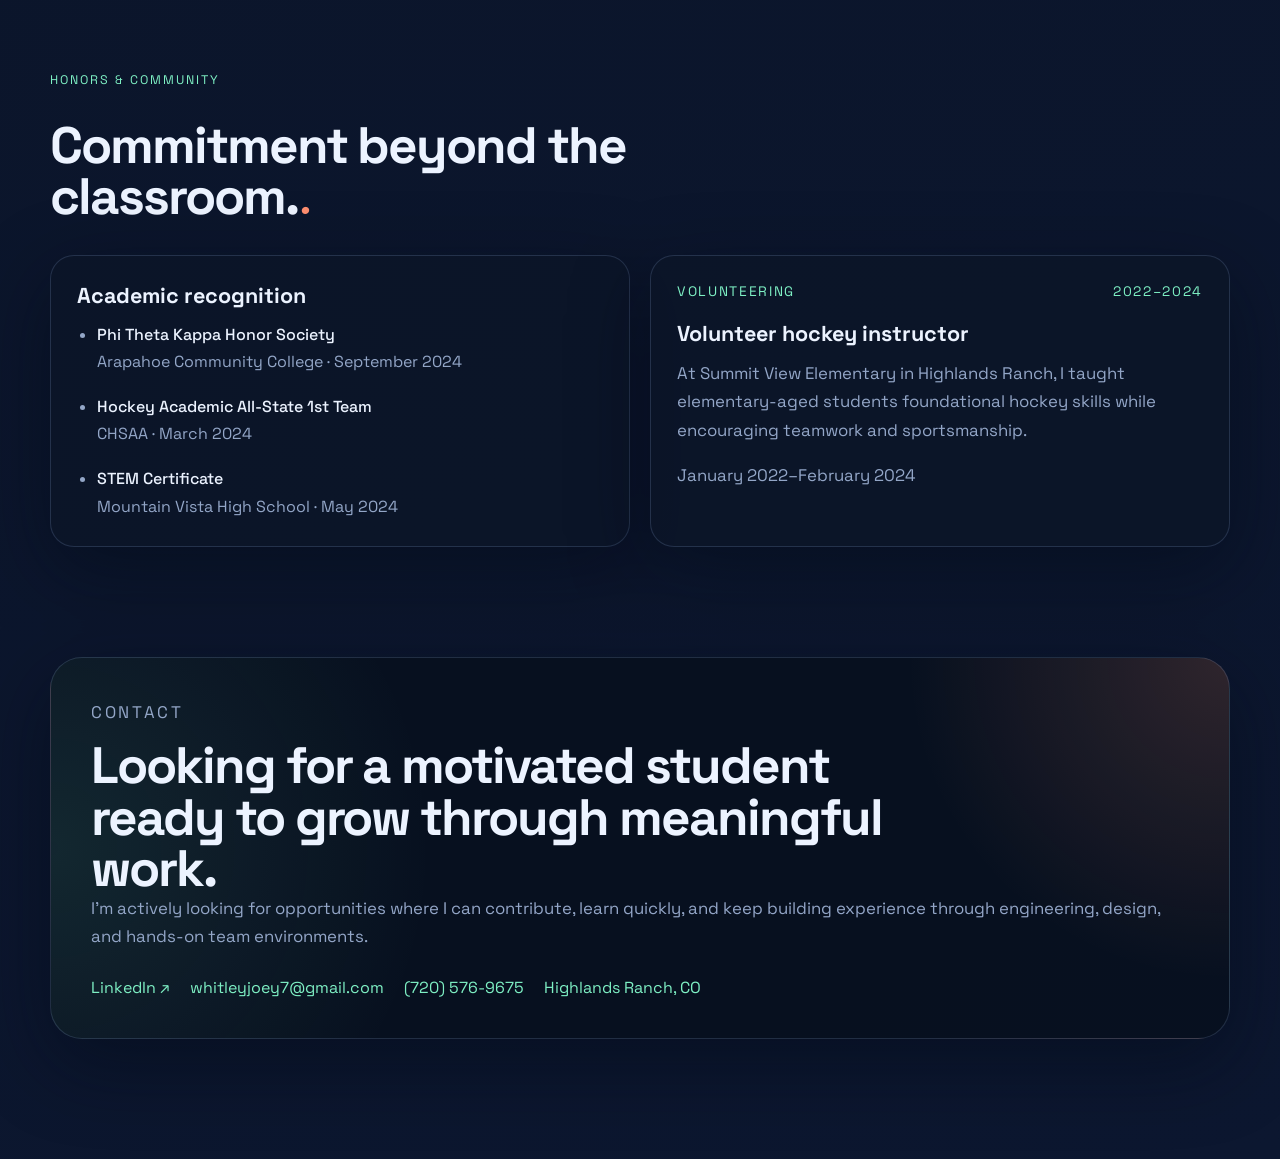
==== commit cb98de01: "Add files via upload" ====
--- a/index.html
+++ b/index.html
@@ -123,14 +123,14 @@
 
             <div class="cnc-gallery">
               <figure>
-                <a href="assets/cnc-cad-design.png" target="_blank" rel="noopener" aria-label="Open the original CAD design image">
-                  <img src="assets/cnc-cad-design.png" alt="Original CAD model of a raised star on a circular base, with a detailed logo on the star face." width="954" height="852" loading="lazy" />
+                <a href="cnc-cad-design.png" target="_blank" rel="noopener" aria-label="Open the original CAD design image">
+                  <img src="cnc-cad-design.png" alt="Original CAD model of a raised star on a circular base, with a detailed logo on the star face." width="954" height="852" loading="lazy" />
                 </a>
                 <figcaption><span>01 / Digital design</span>Original CAD model with the logo.</figcaption>
               </figure>
               <figure>
-                <a href="assets/cnc-finished-part.png" target="_blank" rel="noopener" aria-label="Open the finished CNC part image">
-                  <img src="assets/cnc-finished-part.png" alt="Finished CNC-machined part with a raised star, five holes, and no logo, resting on a wooden table." width="1104" height="1153" loading="lazy" />
+                <a href="cnc-finished-part.png" target="_blank" rel="noopener" aria-label="Open the finished CNC part image">
+                  <img src="cnc-finished-part.png" alt="Finished CNC-machined part with a raised star, five holes, and no logo, resting on a wooden table." width="1104" height="1153" loading="lazy" />
                 </a>
                 <figcaption><span>02 / Finished part</span>CNC-machined result with the logo removed.</figcaption>
               </figure>
@@ -160,21 +160,21 @@
             <div class="demosat-media">
               <figure class="demosat-video">
                 <video controls playsinline preload="metadata" aria-label="DemoSat payload flight footage">
-                  <source src="assets/demosat-flight.mp4" type="video/mp4" />
-                  Your browser does not support embedded video. <a href="assets/demosat-flight.mp4">Watch the payload flight video.</a>
+                  <source src="demosat-flight.mp4" type="video/mp4" />
+                  Your browser does not support embedded video. <a href="demosat-flight.mp4">Watch the payload flight video.</a>
                 </video>
                 <figcaption><span>01 / Flight footage</span>Video captured during our balloon-borne payload’s flight.</figcaption>
               </figure>
               <div class="demosat-photos">
                 <figure>
-                  <a href="assets/demosat-photo-2432.jpg" target="_blank" rel="noopener" aria-label="View the DemoSat frame photo">
-                    <img src="assets/demosat-photo-2432.jpg" alt="Blue open-frame DemoSat structure resting on a workshop table." width="1350" height="1800" loading="lazy" />
+                  <a href="demosat-photo-2432.jpg" target="_blank" rel="noopener" aria-label="View the DemoSat frame photo">
+                    <img src="demosat-photo-2432.jpg" alt="Blue open-frame DemoSat structure resting on a workshop table." width="1350" height="1800" loading="lazy" />
                   </a>
                   <figcaption><span>02 / Payload frame</span>The physical frame, developed from my SolidWorks design.</figcaption>
                 </figure>
                 <figure>
-                  <a href="assets/demosat-photo-8827.jpg" target="_blank" rel="noopener" aria-label="View the balloon preparation photo">
-                    <img src="assets/demosat-photo-8827.jpg" alt="Team members preparing the payload and balloon outdoors at the launch site." width="1350" height="1800" loading="lazy" />
+                  <a href="demosat-photo-8827.jpg" target="_blank" rel="noopener" aria-label="View the balloon preparation photo">
+                    <img src="demosat-photo-8827.jpg" alt="Team members preparing the payload and balloon outdoors at the launch site." width="1350" height="1800" loading="lazy" />
                   </a>
                   <figcaption><span>03 / Launch preparation</span>Our team connecting the payload to the balloon before launch.</figcaption>
                 </figure>
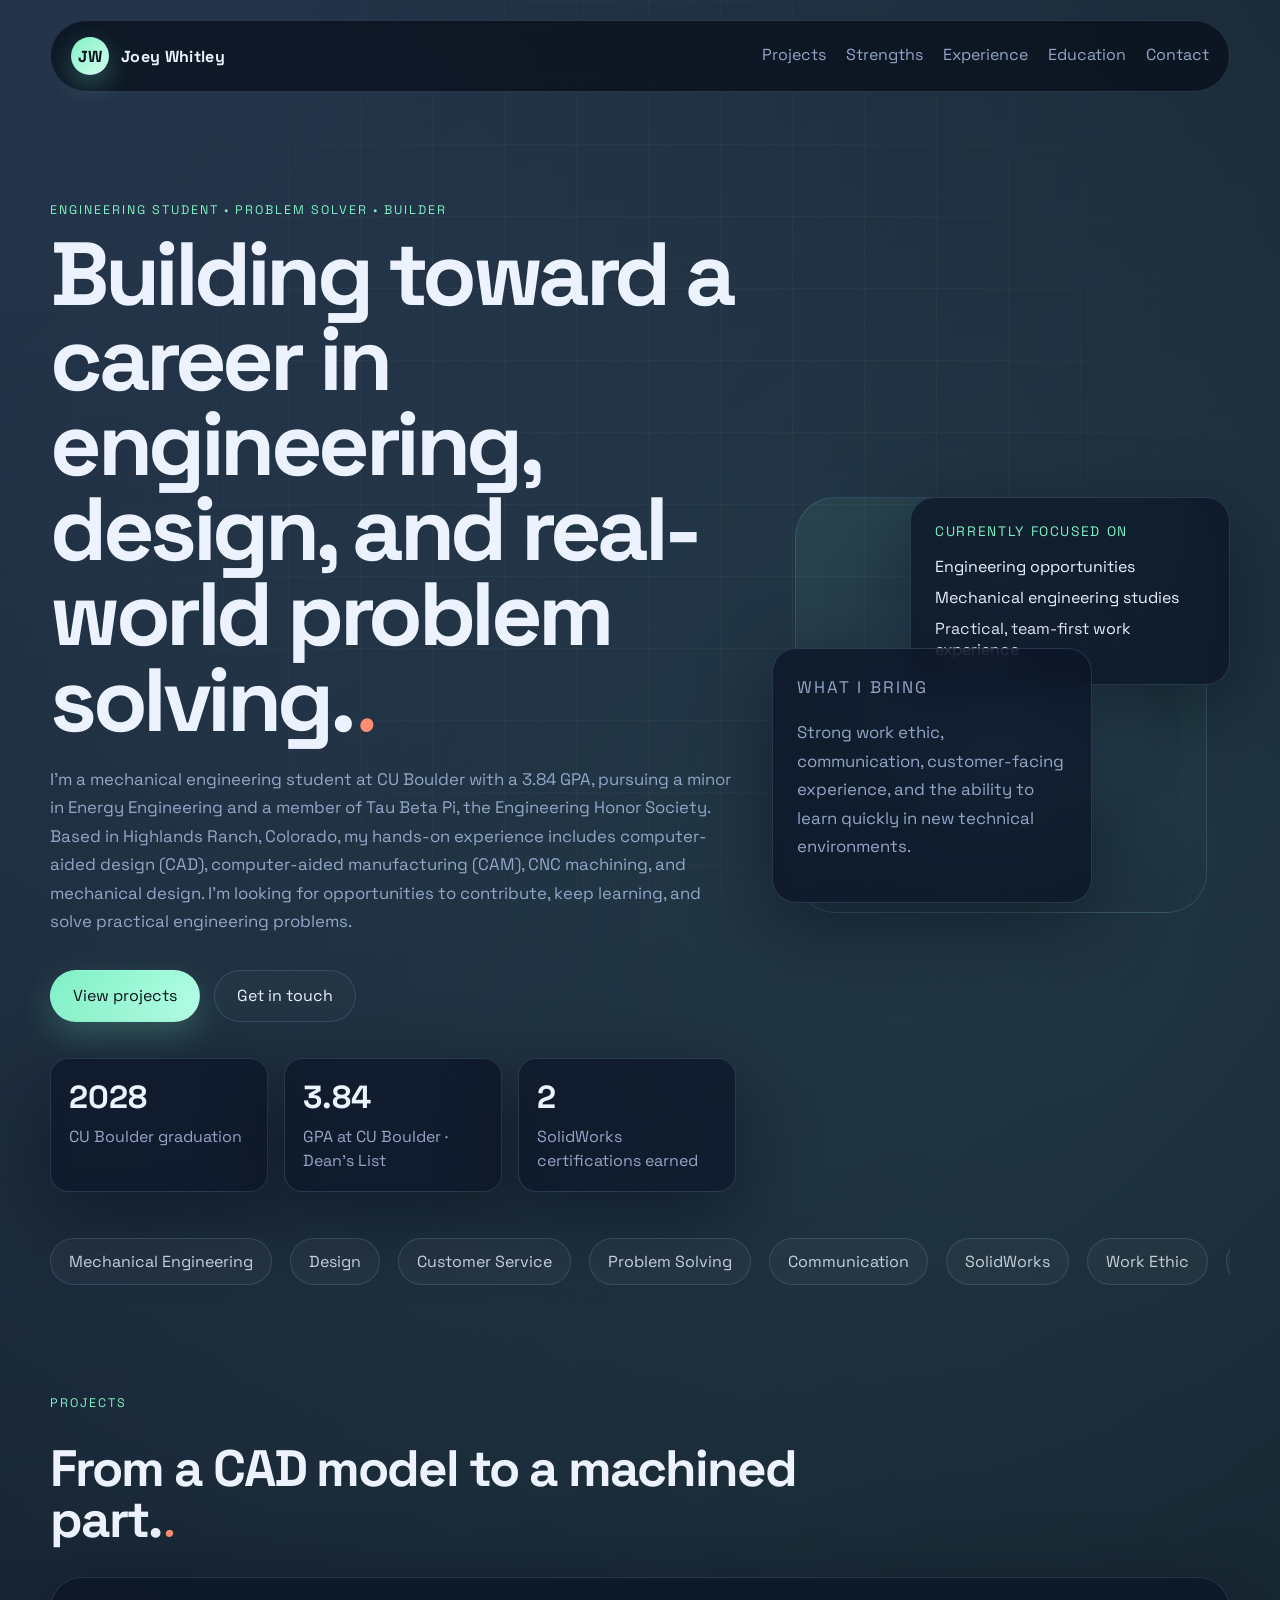
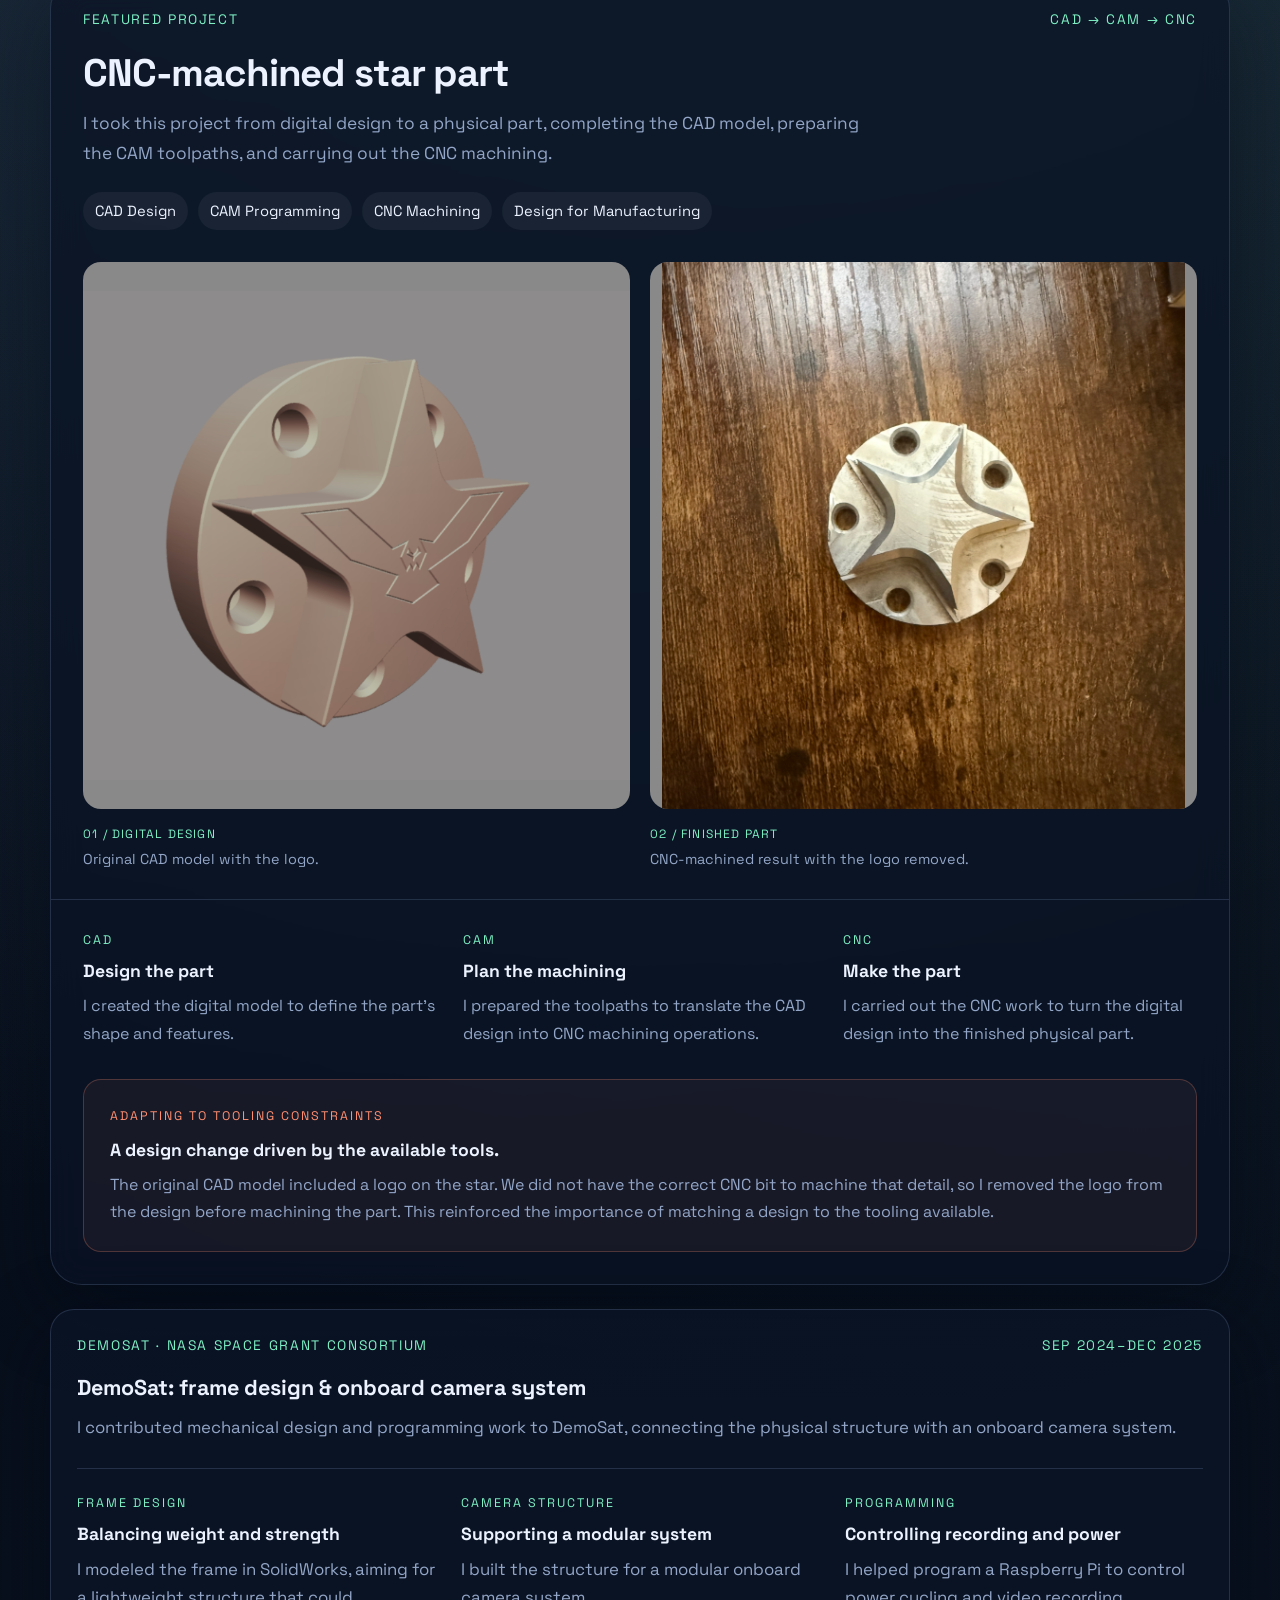
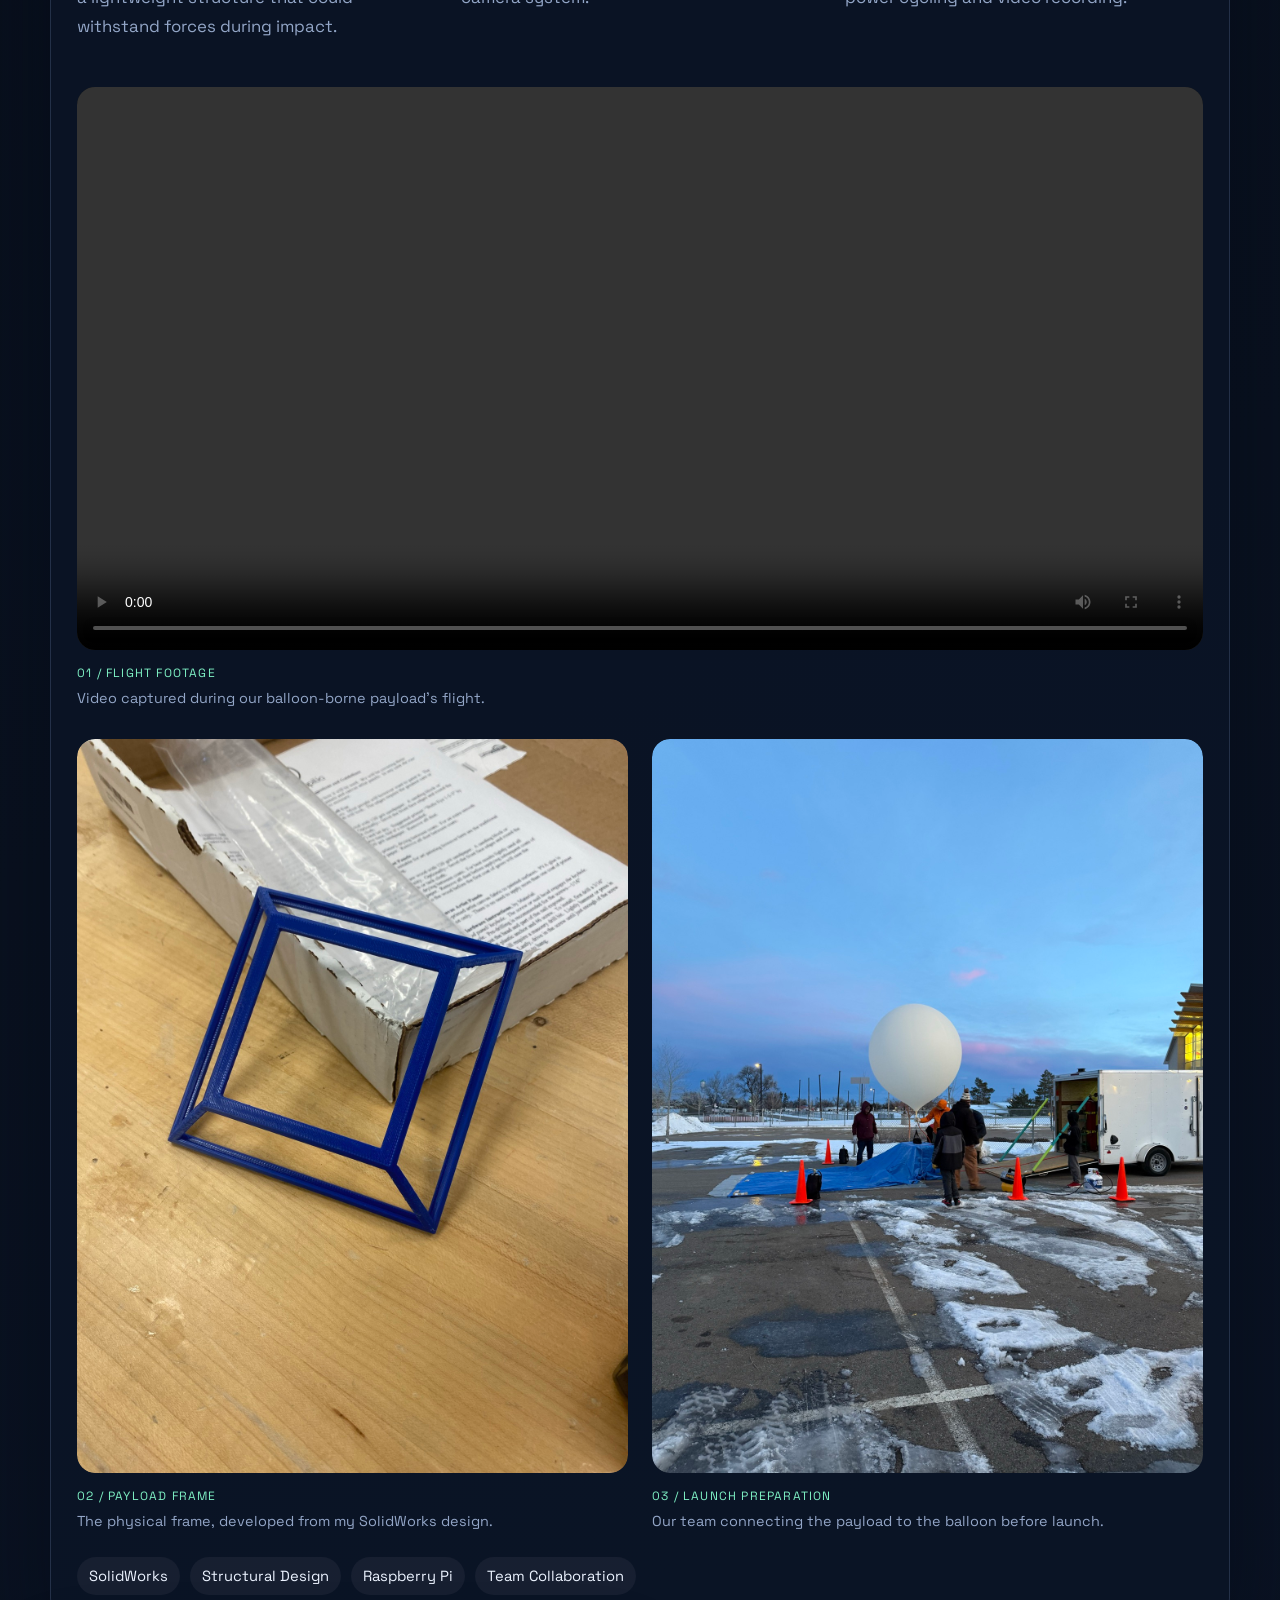
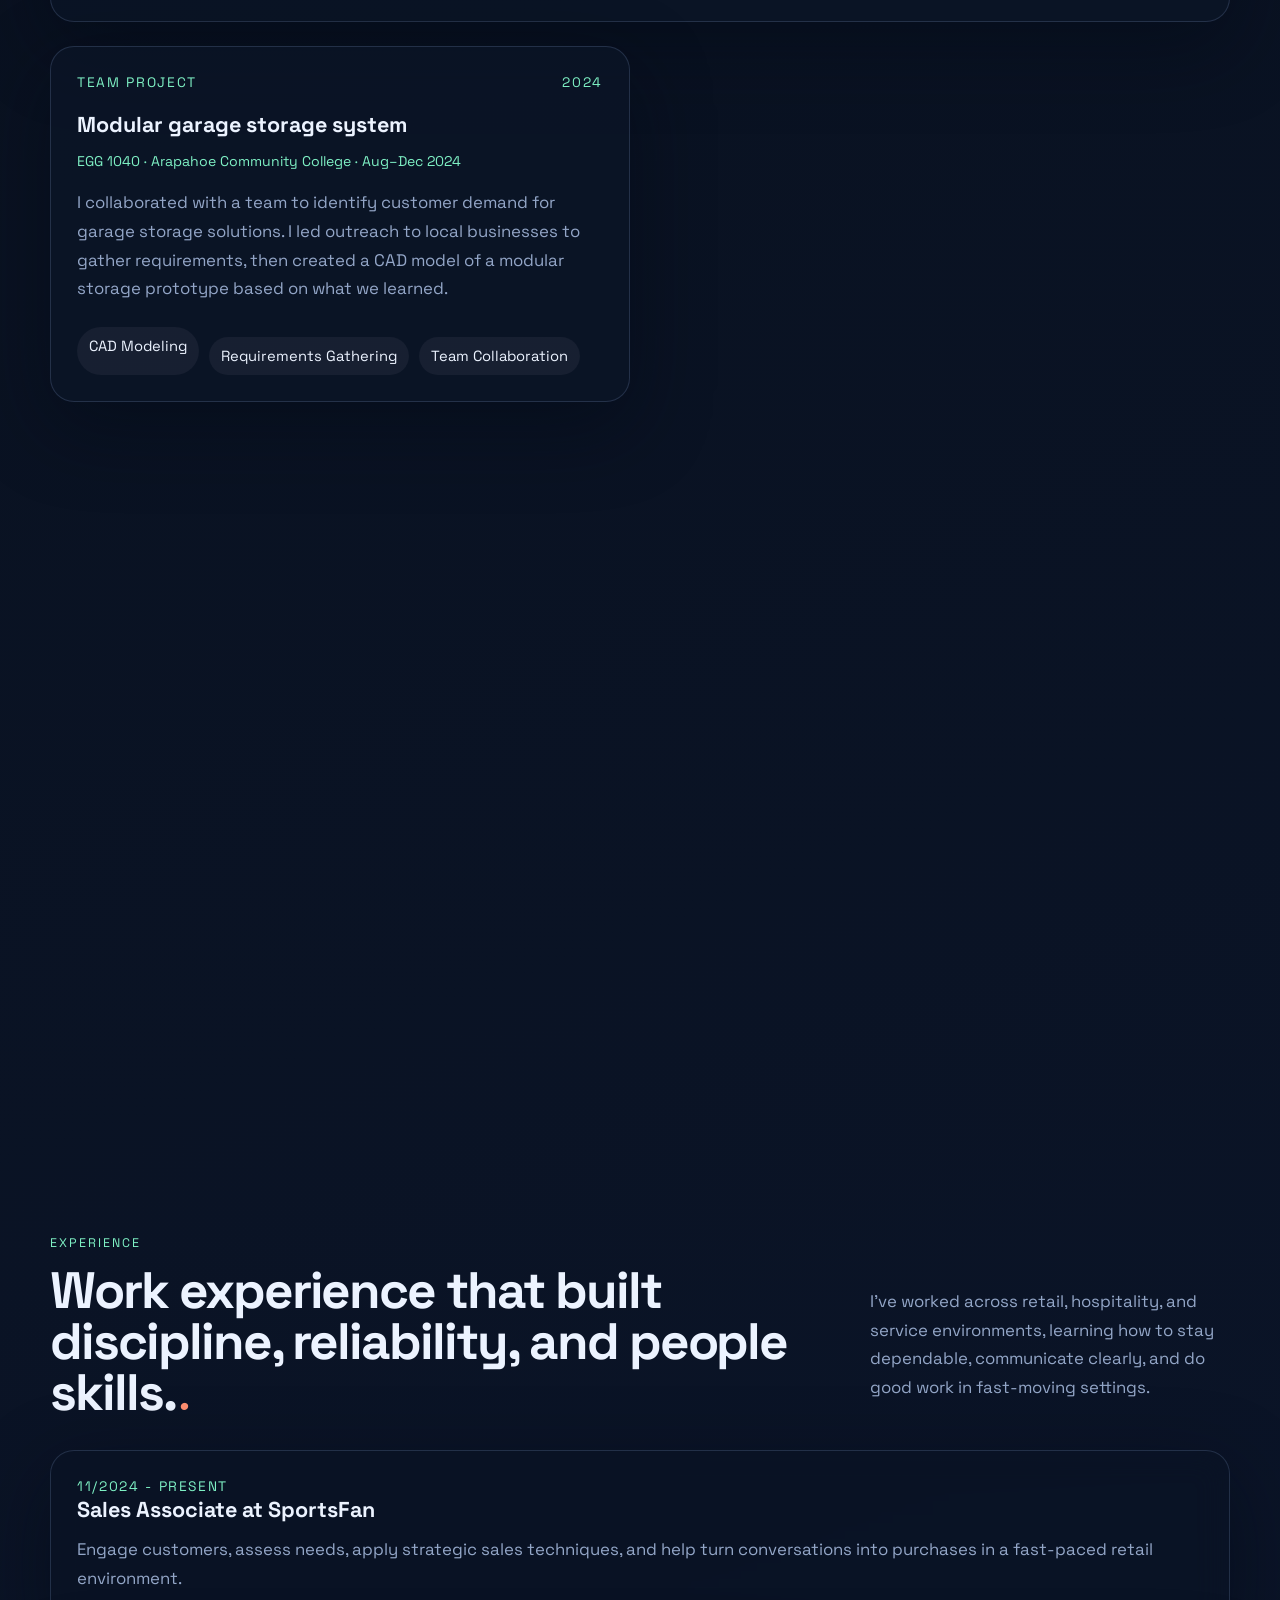
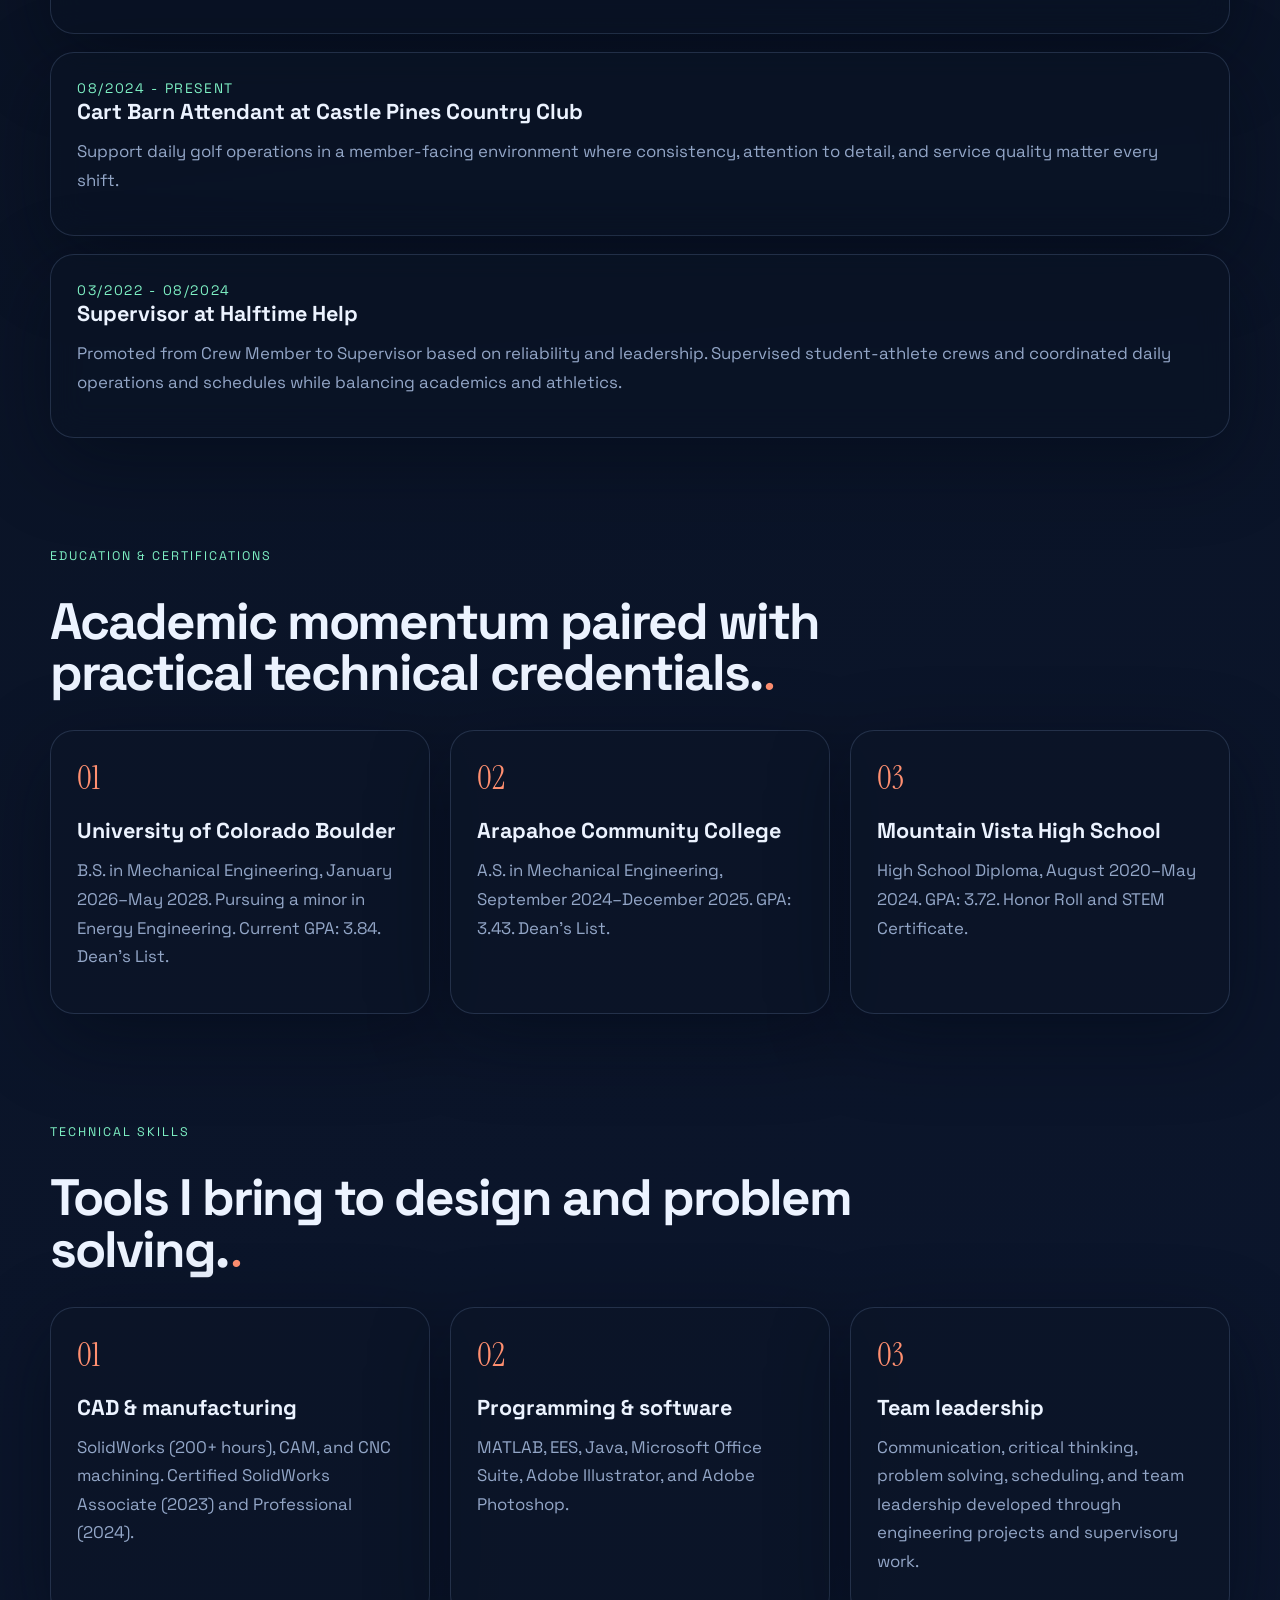
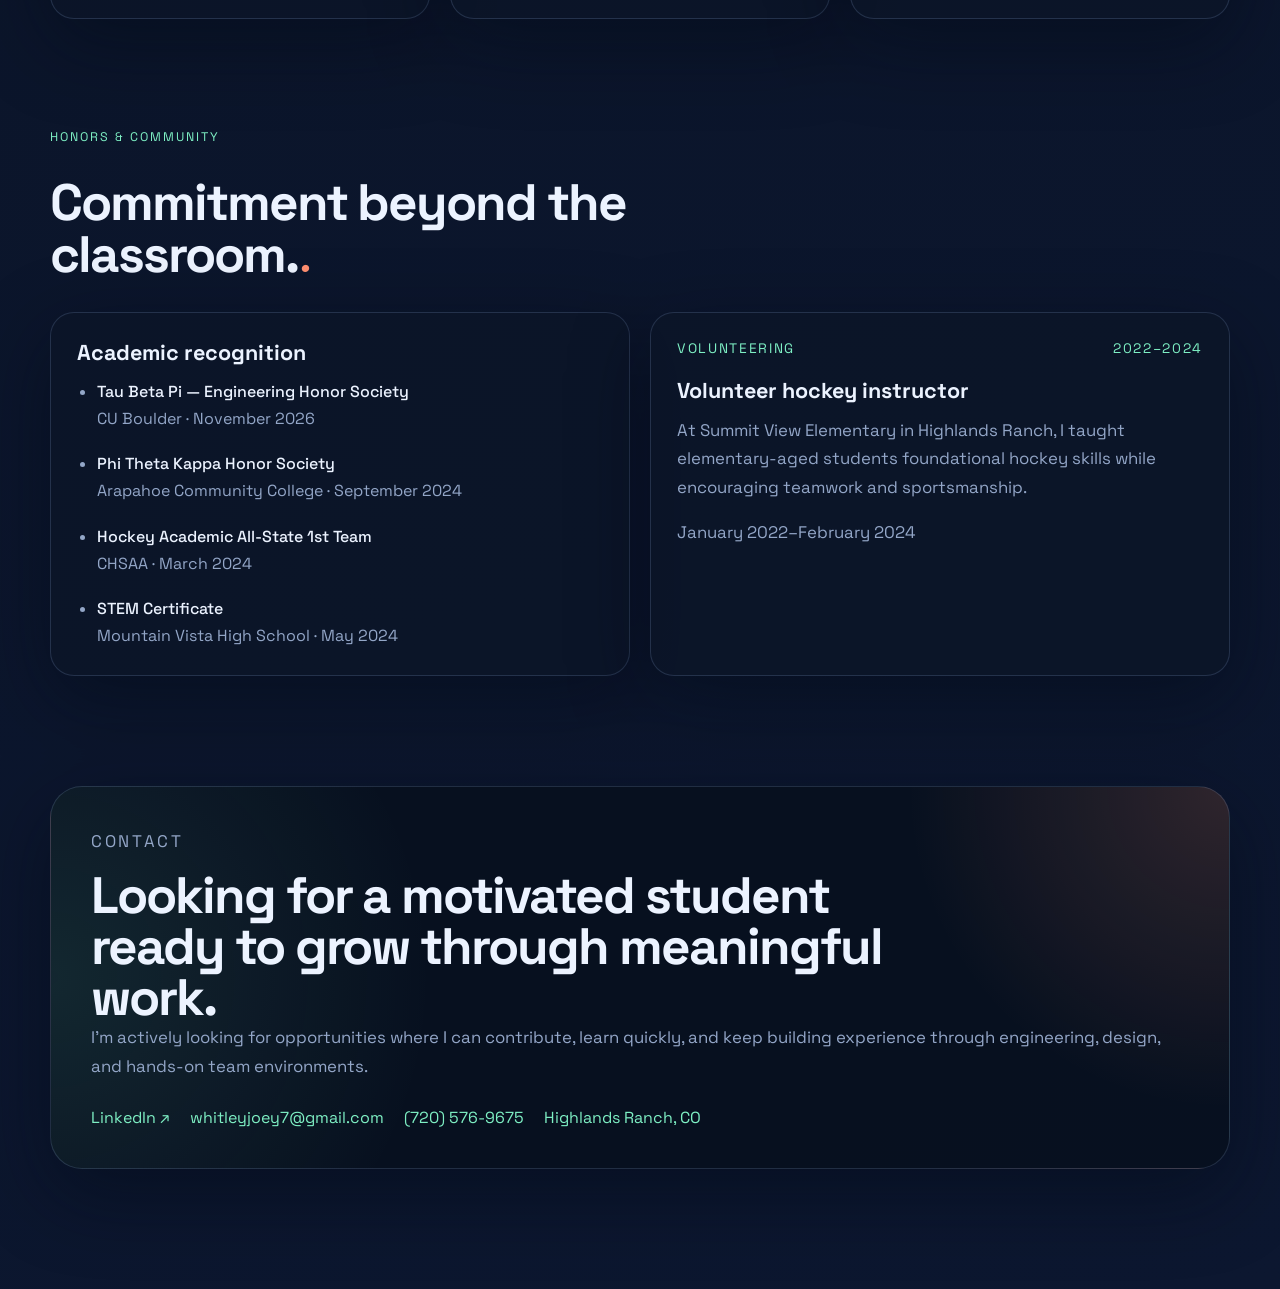
==== commit bd4726ac: "Rename updated_new_index.html to index.html" ====
--- a/index.html
+++ b/index.html
@@ -14,7 +14,799 @@
       href="https://fonts.googleapis.com/css2?family=Space+Grotesk:wght@400;500;700&family=Instrument+Serif:ital@0;1&display=swap"
       rel="stylesheet"
     />
-    <link rel="stylesheet" href="styles.css" />
+    <style>
+:root {
+  --bg: #09111f;
+  --bg-soft: #0f1b31;
+  --surface: rgba(12, 22, 40, 0.72);
+  --surface-strong: rgba(8, 16, 31, 0.94);
+  --border: rgba(170, 198, 255, 0.16);
+  --text: #ecf3ff;
+  --muted: #93a6c7;
+  --accent: #7ef0c4;
+  --accent-2: #ff8f70;
+  --accent-3: #8db1ff;
+  --shadow: 0 24px 80px rgba(1, 8, 20, 0.45);
+  --radius-xl: 32px;
+  --radius-lg: 24px;
+  --radius-md: 18px;
+  --max-width: 1180px;
+}
+
+* {
+  box-sizing: border-box;
+}
+
+html {
+  scroll-behavior: smooth;
+}
+
+body {
+  margin: 0;
+  min-width: 320px;
+  font-family: "Space Grotesk", sans-serif;
+  background:
+    radial-gradient(circle at top left, rgba(141, 177, 255, 0.2), transparent 30%),
+    radial-gradient(circle at 80% 10%, rgba(126, 240, 196, 0.12), transparent 25%),
+    linear-gradient(160deg, #050b16 0%, #09111f 42%, #0c1730 100%);
+  color: var(--text);
+}
+
+body::before {
+  content: "";
+  position: fixed;
+  inset: 0;
+  background-image:
+    linear-gradient(rgba(255, 255, 255, 0.03) 1px, transparent 1px),
+    linear-gradient(90deg, rgba(255, 255, 255, 0.03) 1px, transparent 1px);
+  background-size: 72px 72px;
+  mask-image: radial-gradient(circle at center, black 40%, transparent 85%);
+  pointer-events: none;
+}
+
+a {
+  color: inherit;
+  text-decoration: none;
+}
+
+a,
+button,
+.project-card,
+.process-card,
+.timeline-item,
+.hero-metrics li,
+.status-card,
+.snapshot,
+.contact-card {
+  -webkit-tap-highlight-color: transparent;
+}
+
+.site-shell {
+  width: min(calc(100% - 32px), var(--max-width));
+  margin: 0 auto;
+  padding-bottom: 80px;
+}
+
+.topbar {
+  position: sticky;
+  top: 0;
+  z-index: 10;
+  display: flex;
+  align-items: center;
+  justify-content: space-between;
+  gap: 20px;
+  margin-top: 20px;
+  padding: 16px 20px;
+  background: rgba(7, 13, 25, 0.7);
+  border: 1px solid var(--border);
+  border-radius: 999px;
+  backdrop-filter: blur(16px);
+}
+
+.brand {
+  display: inline-flex;
+  align-items: center;
+  gap: 12px;
+  font-weight: 700;
+  letter-spacing: 0.02em;
+  transition: transform 220ms ease, opacity 220ms ease;
+}
+
+.brand:hover {
+  transform: translateY(-1px);
+}
+
+.brand-mark {
+  display: grid;
+  place-items: center;
+  width: 38px;
+  height: 38px;
+  border-radius: 50%;
+  color: #06101a;
+  background: linear-gradient(135deg, var(--accent), #d7fff0);
+  box-shadow: 0 10px 26px rgba(126, 240, 196, 0.28);
+  transition: transform 220ms ease, box-shadow 220ms ease;
+}
+
+.brand:hover .brand-mark {
+  transform: rotate(-8deg) scale(1.04);
+  box-shadow: 0 16px 34px rgba(126, 240, 196, 0.4);
+}
+
+.nav {
+  display: inline-flex;
+  align-items: center;
+  gap: 20px;
+  color: var(--muted);
+}
+
+.nav a {
+  position: relative;
+  padding-bottom: 4px;
+  transition: color 220ms ease, transform 220ms ease;
+}
+
+.nav a::after {
+  content: "";
+  position: absolute;
+  left: 0;
+  bottom: 0;
+  width: 100%;
+  height: 1px;
+  background: linear-gradient(90deg, transparent, var(--accent), transparent);
+  transform: scaleX(0.3);
+  transform-origin: center;
+  opacity: 0;
+  transition: transform 220ms ease, opacity 220ms ease;
+}
+
+.nav a:hover,
+.contact-links a:hover {
+  color: var(--text);
+}
+
+.nav a:hover {
+  transform: translateY(-1px);
+}
+
+.nav a:hover::after {
+  opacity: 1;
+  transform: scaleX(1);
+}
+
+.section {
+  padding: 110px 0 0;
+}
+
+.hero {
+  display: grid;
+  grid-template-columns: 1.2fr 0.8fr;
+  gap: 36px;
+  align-items: center;
+  min-height: calc(100vh - 140px);
+}
+
+.eyebrow {
+  margin: 0 0 14px;
+  color: var(--accent);
+  text-transform: uppercase;
+  letter-spacing: 0.16em;
+  font-size: 0.78rem;
+}
+
+h1,
+h2,
+h3,
+p,
+ul {
+  margin-top: 0;
+}
+
+h1 {
+  margin-bottom: 22px;
+  font-size: clamp(3.2rem, 7vw, 6.4rem);
+  line-height: 0.95;
+  letter-spacing: -0.05em;
+}
+
+h2 {
+  max-width: 820px;
+  margin-bottom: 0;
+  font-size: clamp(2.2rem, 4vw, 3.6rem);
+  line-height: 1;
+  letter-spacing: -0.04em;
+}
+
+h3 {
+  margin-bottom: 12px;
+  font-size: 1.35rem;
+}
+
+.hero h1::after,
+.section-heading h2::after {
+  content: " .";
+  font-family: "Instrument Serif", serif;
+  font-style: italic;
+  color: var(--accent-2);
+}
+
+.hero-text,
+.supporting-copy,
+.project-card p,
+.timeline-item p,
+.process-card p,
+.contact-card p,
+.snapshot p {
+  color: var(--muted);
+  font-size: 1.05rem;
+  line-height: 1.7;
+}
+
+.hero-actions {
+  display: flex;
+  flex-wrap: wrap;
+  gap: 14px;
+  margin: 34px 0 36px;
+}
+
+.button {
+  position: relative;
+  overflow: hidden;
+  display: inline-flex;
+  align-items: center;
+  justify-content: center;
+  min-height: 52px;
+  padding: 0 22px;
+  border-radius: 999px;
+  border: 1px solid transparent;
+  isolation: isolate;
+  transition:
+    transform 220ms ease,
+    border-color 220ms ease,
+    background 220ms ease,
+    box-shadow 220ms ease;
+}
+
+.button::before {
+  content: "";
+  position: absolute;
+  inset: 0;
+  background: linear-gradient(120deg, transparent 20%, rgba(255, 255, 255, 0.24) 50%, transparent 80%);
+  transform: translateX(-120%);
+  transition: transform 500ms ease;
+  z-index: -1;
+}
+
+.button:hover {
+  transform: translateY(-3px);
+}
+
+.button:hover::before {
+  transform: translateX(120%);
+}
+
+.button-primary {
+  color: #08111b;
+  background: linear-gradient(135deg, var(--accent), #b7ffe7);
+  box-shadow: 0 14px 34px rgba(126, 240, 196, 0.22);
+}
+
+.button-primary:hover {
+  box-shadow: 0 18px 42px rgba(126, 240, 196, 0.32);
+}
+
+.button-secondary {
+  border-color: var(--border);
+  background: rgba(255, 255, 255, 0.02);
+}
+
+.button-secondary:hover {
+  border-color: rgba(126, 240, 196, 0.4);
+  box-shadow: 0 14px 30px rgba(6, 16, 27, 0.34);
+}
+
+.hero-metrics {
+  display: grid;
+  grid-template-columns: repeat(3, minmax(0, 1fr));
+  gap: 16px;
+  padding: 0;
+  list-style: none;
+}
+
+.hero-metrics li,
+.process-card,
+.project-card,
+.contact-card {
+  border: 1px solid var(--border);
+  background: var(--surface);
+  box-shadow: var(--shadow);
+}
+
+.hero-metrics li {
+  position: relative;
+  overflow: hidden;
+  padding: 18px;
+  border-radius: var(--radius-md);
+  transition: transform 240ms ease, border-color 240ms ease, box-shadow 240ms ease;
+}
+
+.hero-metrics li::before,
+.project-card::before,
+.process-card::before,
+.timeline-item::before,
+.contact-card::before,
+.status-card::before,
+.snapshot::before {
+  content: "";
+  position: absolute;
+  inset: 0;
+  background: linear-gradient(135deg, rgba(126, 240, 196, 0.12), transparent 45%, rgba(141, 177, 255, 0.14));
+  opacity: 0;
+  transition: opacity 260ms ease;
+  pointer-events: none;
+}
+
+.hero-metrics li:hover {
+  transform: translateY(-6px);
+  border-color: rgba(126, 240, 196, 0.28);
+  box-shadow: 0 24px 52px rgba(1, 8, 20, 0.5);
+}
+
+.hero-metrics li:hover::before {
+  opacity: 1;
+}
+
+.hero-metrics strong {
+  display: block;
+  margin-bottom: 8px;
+  font-size: 2rem;
+}
+
+.hero-metrics span {
+  color: var(--muted);
+  line-height: 1.5;
+}
+
+.hero-panel {
+  position: relative;
+  min-height: 520px;
+  display: flex;
+  align-items: center;
+  justify-content: center;
+}
+
+.panel-orbit {
+  position: absolute;
+  inset: 10% 5%;
+  border: 1px solid rgba(141, 177, 255, 0.18);
+  border-radius: 40px;
+  background:
+    radial-gradient(circle at center, rgba(141, 177, 255, 0.2), transparent 55%),
+    linear-gradient(180deg, rgba(126, 240, 196, 0.08), transparent);
+}
+
+.glass {
+  position: relative;
+  overflow: hidden;
+  background: rgba(10, 19, 37, 0.74);
+  border: 1px solid var(--border);
+  backdrop-filter: blur(16px);
+  box-shadow: var(--shadow);
+}
+
+.status-card,
+.snapshot {
+  position: absolute;
+  width: min(320px, 80%);
+  padding: 24px;
+  border-radius: var(--radius-lg);
+}
+
+.status-card {
+  top: 10%;
+  right: 0;
+}
+
+.snapshot {
+  bottom: 12%;
+  left: 0;
+}
+
+.status-label,
+.snapshot-title,
+.project-meta,
+.timeline-year {
+  color: var(--accent);
+  font-size: 0.86rem;
+  text-transform: uppercase;
+  letter-spacing: 0.12em;
+}
+
+.status-card ul,
+.tag-row {
+  margin: 16px 0 0;
+  padding: 0;
+  list-style: none;
+}
+
+.status-card li + li,
+.tag-row li + li {
+  margin-top: 10px;
+}
+
+.status-card li {
+  color: var(--text);
+}
+
+.marquee {
+  overflow: hidden;
+  padding-top: 30px;
+}
+
+.marquee-track {
+  display: flex;
+  gap: 18px;
+  width: max-content;
+  color: rgba(236, 243, 255, 0.82);
+  animation: drift 28s linear infinite;
+}
+
+.marquee-track span {
+  padding: 12px 18px;
+  border: 1px solid var(--border);
+  border-radius: 999px;
+  background: rgba(255, 255, 255, 0.03);
+}
+
+.section-heading {
+  display: flex;
+  flex-direction: column;
+  gap: 18px;
+  margin-bottom: 32px;
+}
+
+.split {
+  display: grid;
+  grid-template-columns: 1fr 360px;
+  gap: 24px;
+  align-items: end;
+}
+
+.projects-grid,
+.process-grid {
+  display: grid;
+  grid-template-columns: repeat(3, minmax(0, 1fr));
+  gap: 20px;
+}
+
+.project-card,
+.process-card {
+  position: relative;
+  overflow: hidden;
+  padding: 26px;
+  border-radius: var(--radius-lg);
+  transition:
+    transform 260ms ease,
+    border-color 260ms ease,
+    box-shadow 260ms ease,
+    background 260ms ease;
+}
+
+.project-card::after,
+.process-card::after,
+.timeline-item::after,
+.contact-card::after {
+  content: "";
+  position: absolute;
+  inset: -1px;
+  border-radius: inherit;
+  padding: 1px;
+  background: linear-gradient(135deg, rgba(126, 240, 196, 0.55), transparent 38%, rgba(141, 177, 255, 0.45));
+  -webkit-mask: linear-gradient(#000 0 0) content-box, linear-gradient(#000 0 0);
+  -webkit-mask-composite: xor;
+  mask: linear-gradient(#000 0 0) content-box, linear-gradient(#000 0 0);
+  mask-composite: exclude;
+  opacity: 0;
+  transition: opacity 260ms ease;
+  pointer-events: none;
+}
+
+.project-card:hover,
+.process-card:hover {
+  transform: translateY(-10px);
+  border-color: rgba(126, 240, 196, 0.24);
+  box-shadow: 0 30px 68px rgba(1, 8, 20, 0.56);
+}
+
+.project-card:hover::before,
+.project-card:hover::after,
+.process-card:hover::before,
+.process-card:hover::after,
+.timeline-item:hover::before,
+.timeline-item:hover::after,
+.contact-card:hover::before,
+.contact-card:hover::after,
+.status-card:hover::before,
+.snapshot:hover::before {
+  opacity: 1;
+}
+
+.feature-card {
+  background:
+    linear-gradient(180deg, rgba(126, 240, 196, 0.12), transparent 60%),
+    var(--surface-strong);
+}
+
+.project-meta {
+  display: flex;
+  justify-content: space-between;
+  gap: 16px;
+  margin-bottom: 20px;
+}
+
+.tag-row {
+  display: flex;
+  flex-wrap: wrap;
+  gap: 10px;
+  margin-top: 24px;
+}
+
+.tag-row li {
+  margin: 0;
+  padding: 10px 12px;
+  color: var(--text);
+  font-size: 0.92rem;
+  border-radius: 999px;
+  background: rgba(255, 255, 255, 0.05);
+}
+
+.timeline {
+  display: grid;
+  gap: 18px;
+}
+
+.timeline-item {
+  position: relative;
+  overflow: hidden;
+  padding: 24px 26px;
+  border-radius: var(--radius-lg);
+  transition: transform 260ms ease, border-color 260ms ease, box-shadow 260ms ease;
+}
+
+.timeline-item:hover {
+  transform: translateY(-8px);
+  border-color: rgba(141, 177, 255, 0.26);
+  box-shadow: 0 28px 58px rgba(1, 8, 20, 0.52);
+}
+
+.process-card span {
+  display: inline-flex;
+  margin-bottom: 18px;
+  color: var(--accent-2);
+  font-size: 2rem;
+  font-family: "Instrument Serif", serif;
+}
+
+.contact-section {
+  padding-bottom: 40px;
+}
+
+.contact-card {
+  position: relative;
+  overflow: hidden;
+  padding: 40px;
+  border-radius: var(--radius-xl);
+  background:
+    radial-gradient(circle at top right, rgba(255, 143, 112, 0.16), transparent 26%),
+    radial-gradient(circle at left center, rgba(126, 240, 196, 0.1), transparent 32%),
+    var(--surface-strong);
+  transition: transform 260ms ease, border-color 260ms ease, box-shadow 260ms ease;
+}
+
+.contact-card:hover {
+  transform: translateY(-8px);
+  border-color: rgba(255, 143, 112, 0.28);
+  box-shadow: 0 30px 70px rgba(1, 8, 20, 0.56);
+}
+
+.contact-links {
+  display: flex;
+  flex-wrap: wrap;
+  gap: 20px;
+  margin-top: 26px;
+  color: var(--accent);
+}
+
+.contact-links a {
+  position: relative;
+  transition: color 220ms ease, transform 220ms ease;
+}
+
+.contact-links a::after {
+  content: "";
+  position: absolute;
+  left: 0;
+  bottom: -4px;
+  width: 100%;
+  height: 1px;
+  background: currentColor;
+  transform: scaleX(0);
+  transform-origin: left;
+  transition: transform 220ms ease;
+}
+
+.contact-links a:hover {
+  transform: translateY(-1px);
+}
+
+.contact-links a:hover::after {
+  transform: scaleX(1);
+}
+
+.reveal {
+  opacity: 0;
+  transform: translateY(30px);
+  transition: opacity 700ms ease, transform 700ms ease;
+}
+
+.reveal.is-visible {
+  opacity: 1;
+  transform: translateY(0);
+}
+
+@keyframes drift {
+  from {
+    transform: translateX(0);
+  }
+
+  to {
+    transform: translateX(-50%);
+  }
+}
+
+@media (max-width: 1024px) {
+  .hero,
+  .split,
+  .projects-grid,
+  .process-grid {
+    grid-template-columns: 1fr;
+  }
+
+  .hero {
+    min-height: auto;
+    padding-top: 60px;
+  }
+
+  .hero-panel {
+    min-height: 420px;
+  }
+}
+
+@media (max-width: 720px) {
+  .site-shell {
+    width: min(calc(100% - 20px), var(--max-width));
+  }
+
+  .topbar {
+    flex-direction: column;
+    align-items: flex-start;
+    border-radius: 28px;
+  }
+
+  .nav {
+    flex-wrap: wrap;
+    gap: 14px;
+  }
+
+  .section {
+    padding-top: 84px;
+  }
+
+  h1 {
+    font-size: clamp(2.7rem, 14vw, 4.4rem);
+  }
+
+  .hero-metrics {
+    grid-template-columns: 1fr;
+  }
+
+  .status-card,
+  .snapshot {
+    position: relative;
+    width: 100%;
+  }
+
+  .hero-panel {
+    display: grid;
+    gap: 18px;
+  }
+
+  .panel-orbit {
+    display: none;
+  }
+
+  .contact-card {
+    padding: 28px;
+  }
+}
+
+@media (prefers-reduced-motion: reduce) {
+  html {
+    scroll-behavior: auto;
+  }
+
+  .marquee-track {
+    animation: none;
+  }
+
+  .reveal {
+    opacity: 1;
+    transform: none;
+    transition: none;
+  }
+
+  .button {
+    transition: none;
+  }
+}
+
+/* Featured CNC project */
+section[id] { scroll-margin-top: 150px; }
+.cnc-project { border-radius: var(--radius-xl); }
+.cnc-project-intro { padding: 32px; }
+.cnc-project-intro h3 { font-size: clamp(1.7rem, 3vw, 2.4rem); letter-spacing: -0.03em; }
+.cnc-project p { color: var(--muted); line-height: 1.7; margin-bottom: 0; }
+.cnc-project-intro > p { max-width: 780px; font-size: 1.08rem; }
+.cnc-project .tag-row li { margin-top: 0; }
+.cnc-gallery { display: grid; grid-template-columns: 1fr 1fr; gap: 20px; padding: 0 32px; }
+.cnc-gallery figure { margin: 0; min-width: 0; }
+.cnc-gallery a { display: block; overflow: hidden; border-radius: 18px; background: #898989; }
+.cnc-gallery img { display: block; width: 100%; height: auto; aspect-ratio: 1 / 1; object-fit: contain; transition: transform 300ms ease; }
+.cnc-gallery a:hover img { transform: scale(1.025); }
+.cnc-gallery a:focus-visible { outline: 3px solid var(--accent); outline-offset: 5px; }
+.cnc-gallery figcaption { padding-top: 16px; color: var(--muted); font-size: 0.9rem; line-height: 1.6; }
+.cnc-gallery figcaption span { display: block; color: var(--accent); font-size: 0.75rem; text-transform: uppercase; letter-spacing: 0.1em; margin-bottom: 4px; }
+.cnc-process { display: grid; grid-template-columns: repeat(3, minmax(0, 1fr)); gap: 26px; padding: 32px; margin-top: 28px; border-top: 1px solid var(--border); }
+.cnc-process .eyebrow { display: block; margin-bottom: 12px; }
+.cnc-project h4 { font-size: 1.1rem; margin: 0 0 10px; }
+.cnc-lesson { margin: 0 32px 32px; padding: 26px; border: 1px solid rgba(255, 143, 112, 0.25); border-radius: 18px; background: rgba(255, 143, 112, 0.06); }
+.cnc-lesson .eyebrow { color: var(--accent-2); margin-bottom: 12px; }
+@media (max-width: 720px) {
+  .cnc-project-intro, .cnc-process { padding: 24px; }
+  .cnc-gallery { grid-template-columns: 1fr; padding: 0 24px; gap: 28px; }
+  .cnc-process { grid-template-columns: 1fr; }
+  .cnc-lesson { margin: 0 24px 24px; padding: 22px; }
+  .cnc-project .project-meta { flex-wrap: wrap; }
+  section[id] { scroll-margin-top: 180px; }
+}
+@media (prefers-reduced-motion: reduce) {
+  .cnc-gallery img { transition: none; }
+}
+
+.additional-projects { display: grid; grid-template-columns: repeat(2, minmax(0, 1fr)); gap: 20px; margin-top: 24px; }
+.project-card .project-affiliation { font-size: 0.88rem; color: var(--accent); }
+.honors-list { padding-left: 20px; margin-bottom: 0; color: var(--muted); line-height: 1.7; }
+.honors-list li + li { margin-top: 18px; }
+.honors-list strong { color: var(--text); font-weight: 500; }
+@media (max-width: 720px) { .additional-projects { grid-template-columns: 1fr; } }
+
+.demosat-project { margin-top: 24px; }
+.demosat-project .cnc-process { padding: 26px 0 0; margin-top: 26px; }
+.demosat-project h4 { margin: 0 0 10px; font-size: 1.1rem; }
+.demosat-project .tag-row li { margin-top: 0; }
+
+.demosat-media { margin-top: 30px; }
+.demosat-media figure { margin: 0; min-width: 0; }
+.demosat-video video { display: block; width: 100%; max-height: 620px; border-radius: 18px; background: #030810; }
+.demosat-photos { display: grid; grid-template-columns: repeat(2, minmax(0, 1fr)); gap: 24px; margin-top: 28px; }
+.demosat-photos a { display: block; border-radius: 18px; overflow: hidden; }
+.demosat-photos img { display: block; width: 100%; height: auto; border-radius: 18px; }
+.demosat-media figcaption { padding-top: 14px; color: var(--muted); font-size: 0.9rem; line-height: 1.6; }
+.demosat-media figcaption span { display: block; color: var(--accent); font-size: 0.75rem; text-transform: uppercase; letter-spacing: 0.1em; margin-bottom: 4px; }
+.demosat-photos a:focus-visible { outline: 3px solid var(--accent); outline-offset: 5px; }
+@media (max-width: 720px) { .demosat-photos { grid-template-columns: 1fr; } }
+
+    </style>
   </head>
   <body>
     <div class="site-shell">
@@ -39,7 +831,9 @@
             <h1>Building toward a career in engineering, design, and real-world problem solving.</h1>
             <p class="hero-text">
               I’m a mechanical engineering student at CU Boulder with a 3.84 GPA,
-              based in Highlands Ranch, Colorado. My hands-on experience includes
+              pursuing a minor in Energy Engineering and a member of Tau Beta Pi,
+              the Engineering Honor Society. Based in Highlands Ranch, Colorado,
+              my hands-on experience includes
               computer-aided design (CAD), computer-aided manufacturing (CAM),
               CNC machining, and mechanical design. I’m looking for
               opportunities to contribute, keep learning, and solve practical engineering problems.
@@ -313,6 +1107,7 @@
               <h3>University of Colorado Boulder</h3>
               <p>
                 B.S. in Mechanical Engineering, January 2026–May 2028.
+                Pursuing a minor in Energy Engineering.
                 Current GPA: 3.84. Dean’s List.
               </p>
             </article>
@@ -356,6 +1151,7 @@
             <article class="project-card">
               <h3>Academic recognition</h3>
               <ul class="honors-list">
+                <li><strong>Tau Beta Pi — Engineering Honor Society</strong><br />CU Boulder · November 2026</li>
                 <li><strong>Phi Theta Kappa Honor Society</strong><br />Arapahoe Community College · September 2024</li>
                 <li><strong>Hockey Academic All-State 1st Team</strong><br />CHSAA · March 2024</li>
                 <li><strong>STEM Certificate</strong><br />Mountain Vista High School · May 2024</li>
@@ -390,6 +1186,33 @@
       </main>
     </div>
 
-    <script src="script.js"></script>
+    <script>
+const revealElements = document.querySelectorAll(".reveal");
+const reducedMotionQuery = window.matchMedia("(prefers-reduced-motion: reduce)");
+
+if (!("IntersectionObserver" in window) || reducedMotionQuery.matches) {
+  revealElements.forEach((element) => element.classList.add("is-visible"));
+} else {
+  const revealObserver = new IntersectionObserver(
+    (entries) => {
+      entries.forEach((entry) => {
+        if (entry.isIntersecting) {
+          entry.target.classList.add("is-visible");
+          revealObserver.unobserve(entry.target);
+        }
+      });
+    },
+    {
+      threshold: 0.16,
+    }
+  );
+
+  revealElements.forEach((element, index) => {
+    element.style.transitionDelay = `${index * 80}ms`;
+    revealObserver.observe(element);
+  });
+}
+
+    </script>
   </body>
 </html>
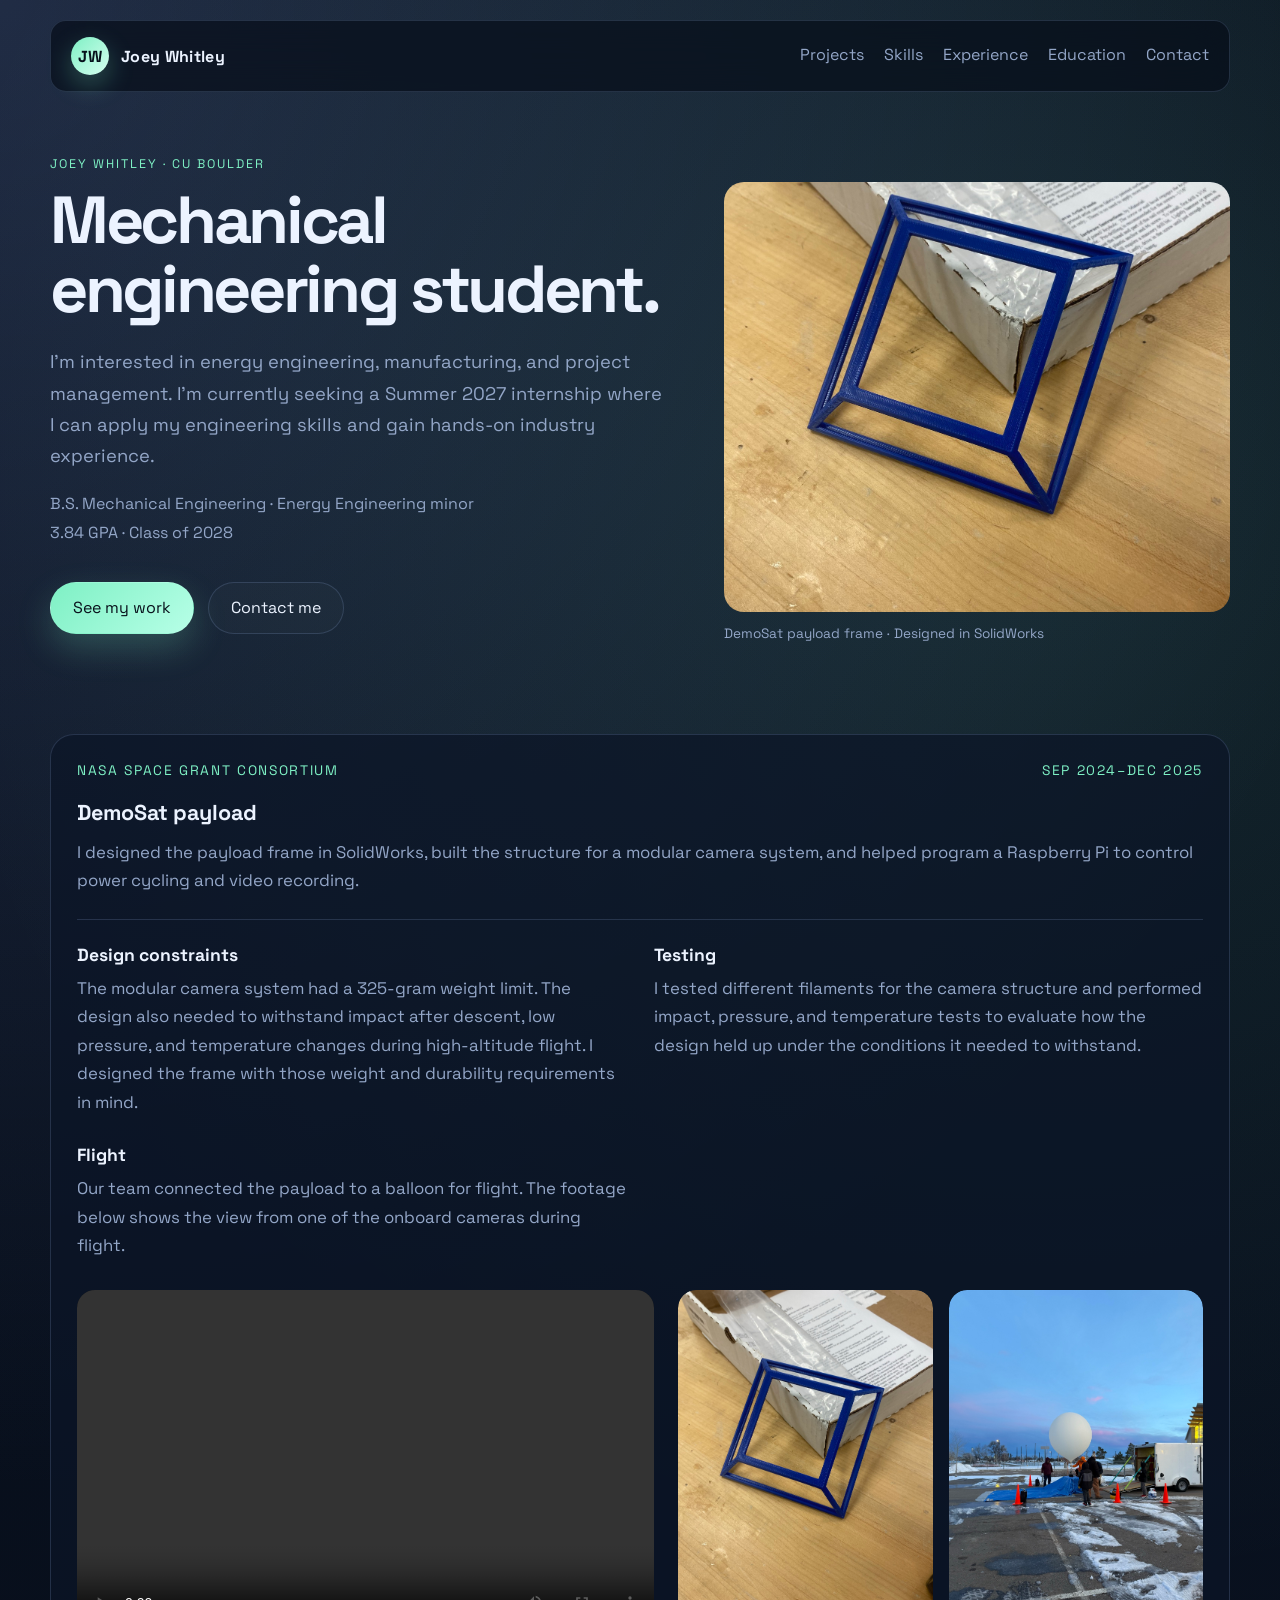
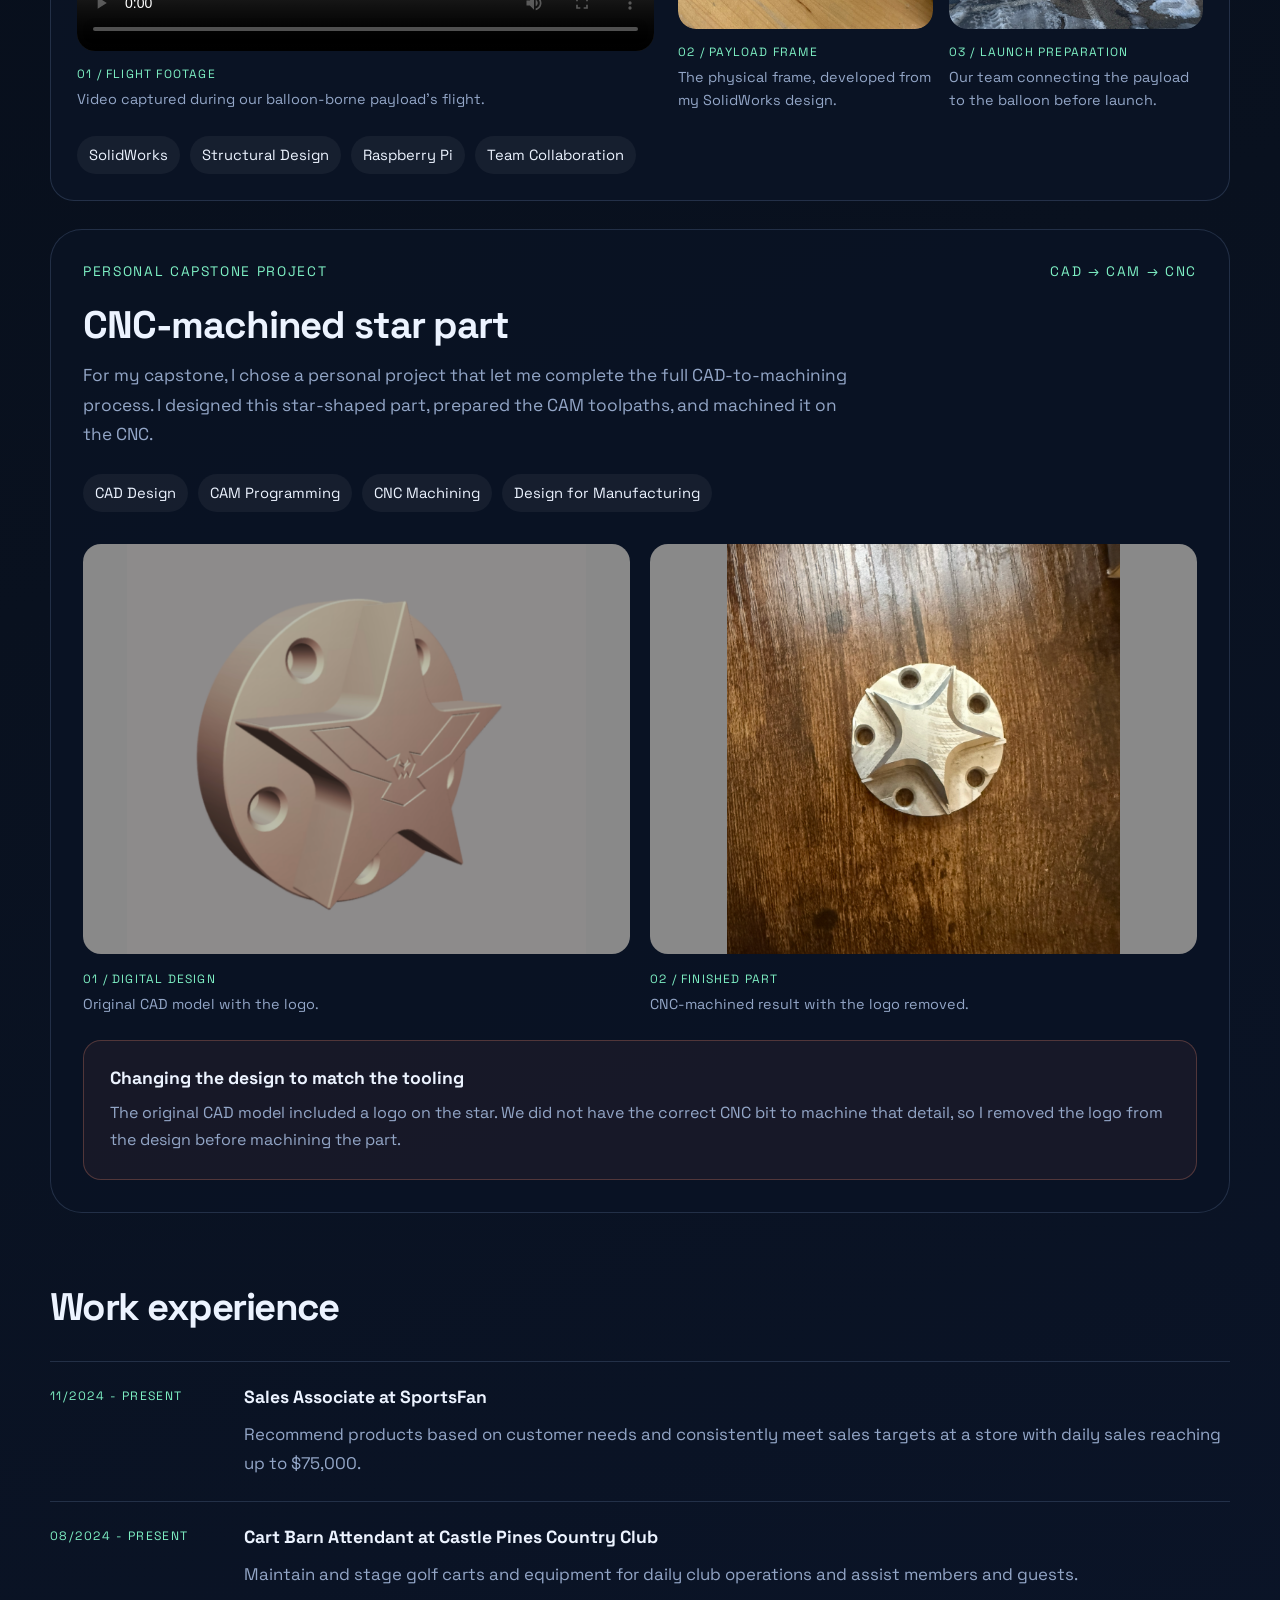
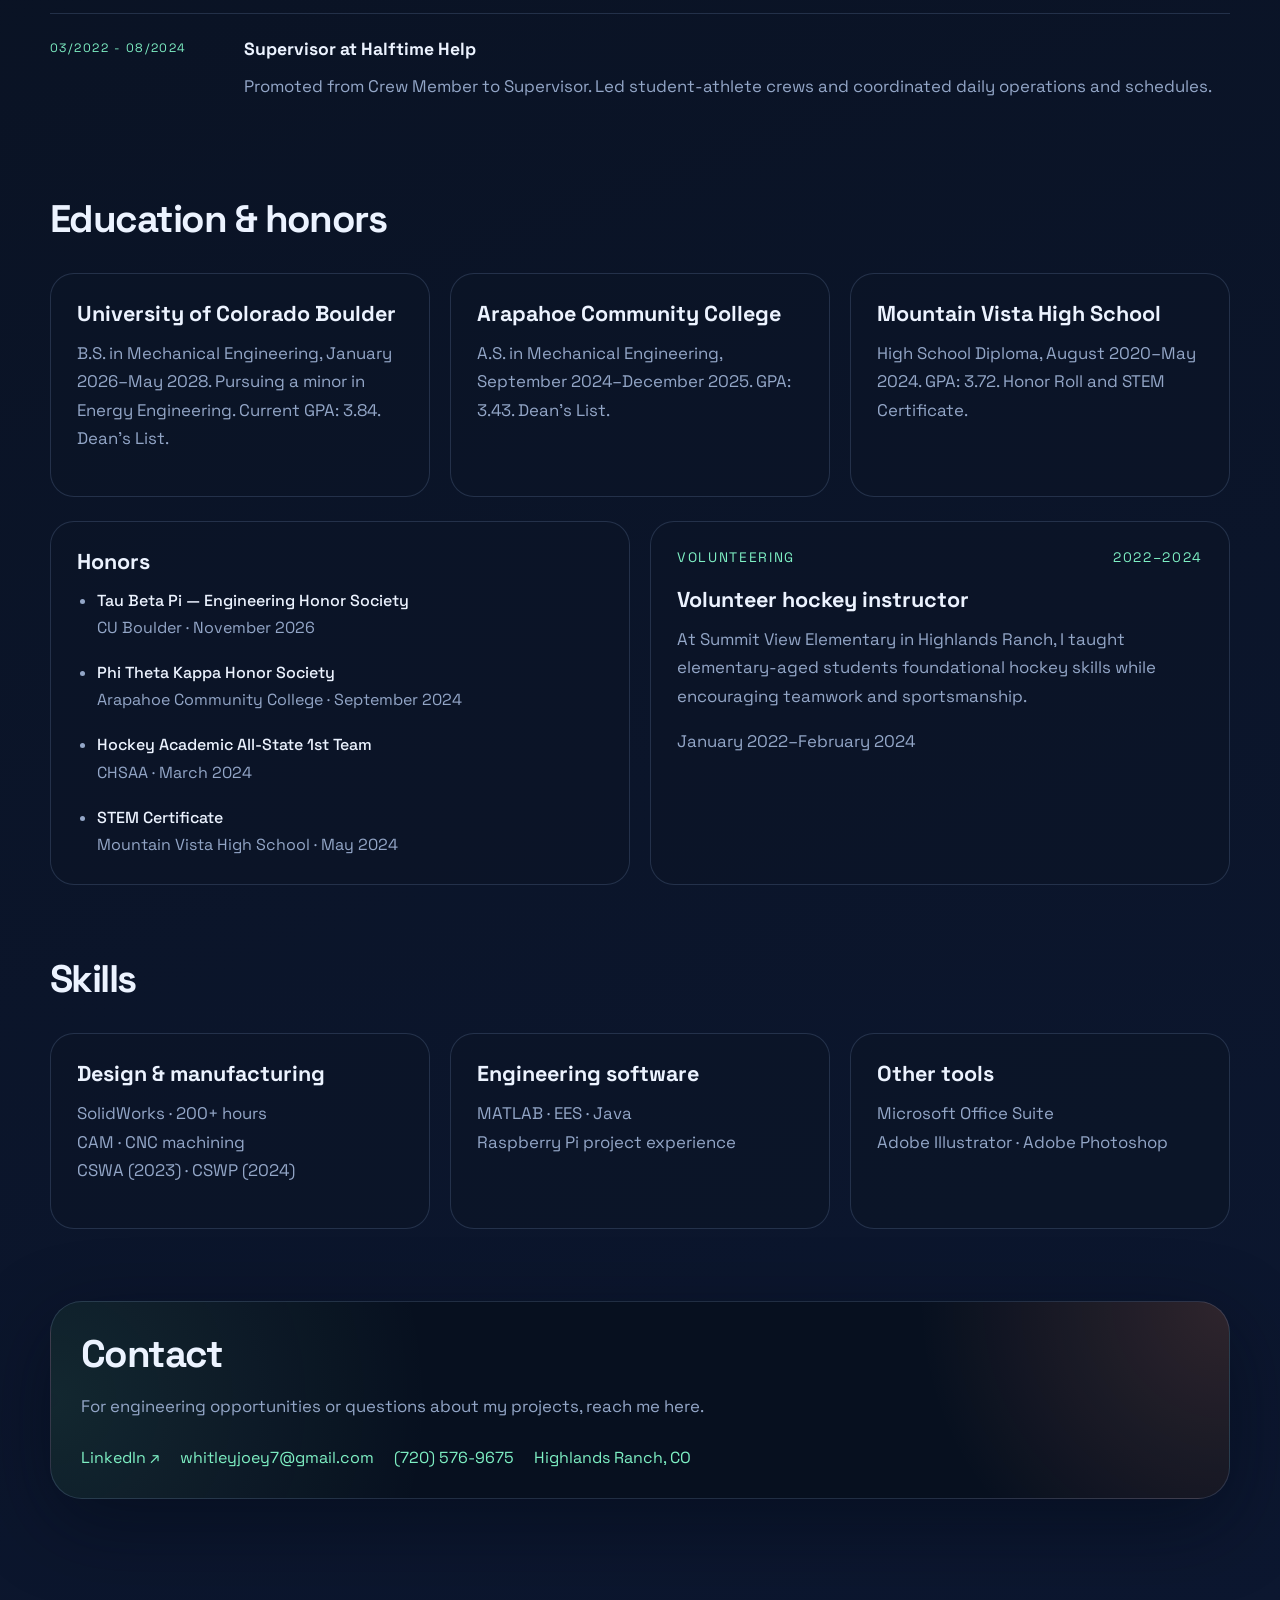
==== commit bf6985ff: "Rename newnew_index.html to index.html" ====
--- a/index.html
+++ b/index.html
@@ -6,7 +6,7 @@
     <title>Joey Whitley | Engineering Portfolio</title>
     <meta
       name="description"
-      content="Engineering portfolio for Joey Whitley, focused on engineering, hands-on problem solving, and continuous growth."
+      content="Joey Whitley, mechanical engineering student at CU Boulder. DemoSat payload design, CAD, CAM, and CNC machining projects."
     />
     <link rel="preconnect" href="https://fonts.googleapis.com" />
     <link rel="preconnect" href="https://fonts.gstatic.com" crossorigin />
@@ -805,8 +805,58 @@
 .demosat-media figcaption span { display: block; color: var(--accent); font-size: 0.75rem; text-transform: uppercase; letter-spacing: 0.1em; margin-bottom: 4px; }
 .demosat-photos a:focus-visible { outline: 3px solid var(--accent); outline-offset: 5px; }
 @media (max-width: 720px) { .demosat-photos { grid-template-columns: 1fr; } }
-
-    </style>
+/* Portfolio revision: tighter layout, quieter styling, project-led introduction. */
+body::before { display: none; }
+.topbar { border-radius: 16px; }
+.section { padding-top: 72px; }
+h1 { font-size: clamp(2.8rem, 5.2vw, 4.6rem); line-height: 1.04; }
+h2 { font-size: clamp(1.8rem, 3vw, 2.6rem); line-height: 1.15; }
+.hero h1::after, .section-heading h2::after { content: none; }
+.hero { grid-template-columns: 1.1fr 0.9fr; min-height: auto; padding-top: 64px; gap: 56px; }
+.hero-text { font-size: 1.15rem; }
+.hero-detail { color: var(--muted); line-height: 1.8; }
+.hero-photo { margin: 0; min-width: 0; }
+.hero-photo img { display: block; width: 100%; max-height: 430px; object-fit: cover; object-position: center; border-radius: 20px; }
+.hero-photo figcaption { padding-top: 12px; color: var(--muted); font-size: 0.85rem; line-height: 1.5; }
+#projects { padding-top: 64px; }
+.demosat-project { margin-top: 0; }
+.cnc-project { margin-top: 28px; }
+.project-details { display: grid; grid-template-columns: 1fr 1fr; gap: 28px; border-top: 1px solid var(--border); padding-top: 24px; margin-top: 24px; }
+.project-details h4 { margin: 0 0 8px; }
+.project-details p { margin: 0; }
+.demosat-media { display: grid; grid-template-columns: 1.1fr 1fr; gap: 24px; align-items: start; }
+.demosat-photos { margin-top: 0; gap: 16px; }
+.demosat-video video { aspect-ratio: 16 / 10; }
+.demosat-photos img { aspect-ratio: 3 / 4; object-fit: cover; }
+.cnc-gallery img { max-height: 410px; }
+.cnc-lesson { margin-top: 24px; }
+.project-card, .process-card, .glass { box-shadow: none; backdrop-filter: none; }
+.project-card:hover, .process-card:hover, .timeline-item:hover, .contact-card:hover { transform: none; box-shadow: none; }
+.project-card::before, .project-card::after, .process-card::before, .process-card::after, .timeline-item::before, .timeline-item::after, .contact-card::before, .contact-card::after { display: none; }
+.timeline { gap: 0; }
+.timeline-item { display: grid; grid-template-columns: 170px 1fr; column-gap: 24px; border-radius: 0; border: none; border-top: 1px solid var(--border); background: transparent; padding: 24px 0; }
+.timeline-year { grid-row: span 2; font-size: 0.76rem; line-height: 1.8; }
+.timeline-item h3 { font-size: 1.1rem; }
+.timeline-item p { margin-bottom: 0; }
+.process-card > span { display: none; }
+.contact-card { padding: 30px; }
+.contact-card p { margin-top: 16px; }
+.reveal { opacity: 1; transform: none; transition: none; }
+@media (max-width: 900px) {
+  .hero { grid-template-columns: 1fr 0.8fr; gap: 28px; }
+  .demosat-media { grid-template-columns: 1fr; }
+}
+@media (max-width: 720px) {
+  .hero { grid-template-columns: 1fr; padding-top: 40px; }
+  .hero-photo img { max-height: 360px; }
+  .section { padding-top: 54px; }
+  .project-details { grid-template-columns: 1fr; gap: 20px; }
+  .demosat-photos { grid-template-columns: 1fr 1fr; }
+  .timeline-item { grid-template-columns: 1fr; }
+  .timeline-year { grid-row: auto; margin-bottom: 8px; }
+}
+
+</style>
   </head>
   <body>
     <div class="site-shell">
@@ -817,7 +867,7 @@
         </a>
         <nav class="nav">
           <a href="#projects">Projects</a>
-          <a href="#strengths">Strengths</a>
+          <a href="#skills">Skills</a>
           <a href="#experience">Experience</a>
           <a href="#process">Education</a>
           <a href="#contact">Contact</a>
@@ -825,131 +875,28 @@
       </header>
 
       <main id="home">
-        <section class="hero section reveal">
+        <section class="hero section" aria-labelledby="intro-heading">
           <div class="hero-copy">
-            <p class="eyebrow">Engineering Student • Problem Solver • Builder</p>
-            <h1>Building toward a career in engineering, design, and real-world problem solving.</h1>
-            <p class="hero-text">
-              I’m a mechanical engineering student at CU Boulder with a 3.84 GPA,
-              pursuing a minor in Energy Engineering and a member of Tau Beta Pi,
-              the Engineering Honor Society. Based in Highlands Ranch, Colorado,
-              my hands-on experience includes
-              computer-aided design (CAD), computer-aided manufacturing (CAM),
-              CNC machining, and mechanical design. I’m looking for
-              opportunities to contribute, keep learning, and solve practical engineering problems.
-            </p>
-            <div class="hero-actions">
-              <a class="button button-primary" href="#projects">View projects</a>
-              <a class="button button-secondary" href="#contact">Get in touch</a>
-            </div>
-            <ul class="hero-metrics">
-              <li>
-                <strong>2028</strong>
-                <span>CU Boulder graduation</span>
-              </li>
-              <li>
-                <strong>3.84</strong>
-                <span>GPA at CU Boulder · Dean’s List</span>
-              </li>
-              <li>
-                <strong>2</strong>
-                <span>SolidWorks certifications earned</span>
-              </li>
-            </ul>
+            <p class="eyebrow">Joey Whitley · CU Boulder</p>
+            <h1 id="intro-heading">Mechanical engineering student.</h1>
+            <p class="hero-text">I’m interested in energy engineering, manufacturing, and project management. I’m currently seeking a Summer 2027 internship where I can apply my engineering skills and gain hands-on industry experience.</p>
+            <p class="hero-detail">B.S. Mechanical Engineering · Energy Engineering minor<br />3.84 GPA · Class of 2028</p>
+            <div class="hero-actions"><a class="button button-primary" href="#projects">See my work</a><a class="button button-secondary" href="#contact">Contact me</a></div>
           </div>
-
-          <aside class="hero-panel">
-            <div class="panel-orbit"></div>
-            <div class="status-card glass">
-              <p class="status-label">Currently focused on</p>
-              <ul>
-                <li>Engineering opportunities</li>
-                <li>Mechanical engineering studies</li>
-                <li>Practical, team-first work experience</li>
-              </ul>
-            </div>
-            <div class="snapshot glass">
-              <p class="snapshot-title">What I bring</p>
-              <p>
-                Strong work ethic, communication, customer-facing experience,
-                and the ability to learn quickly in new technical environments.
-              </p>
-            </div>
-          </aside>
+          <figure class="hero-photo"><img src="demosat-photo-2432.jpg" width="1350" height="1800" alt="Blue DemoSat payload frame on a workshop table." /><figcaption>DemoSat payload frame · Designed in SolidWorks</figcaption></figure>
         </section>
 
-        <section class="marquee reveal" aria-label="Core capabilities">
-          <div class="marquee-track">
-            <span>Mechanical Engineering</span>
-            <span>Design</span>
-            <span>Customer Service</span>
-            <span>Problem Solving</span>
-            <span>Communication</span>
-            <span>SolidWorks</span>
-            <span>Work Ethic</span>
-            <span>Adaptability</span>
-            <span aria-hidden="true">Mechanical Engineering</span>
-            <span aria-hidden="true">Design</span>
-            <span aria-hidden="true">Customer Service</span>
-            <span aria-hidden="true">Problem Solving</span>
-            <span aria-hidden="true">Communication</span>
-            <span aria-hidden="true">SolidWorks</span>
-            <span aria-hidden="true">Work Ethic</span>
-            <span aria-hidden="true">Adaptability</span>
-          </div>
-        </section>
-
-        <section class="section reveal" id="projects" aria-labelledby="projects-heading">
-          <div class="section-heading">
-            <p class="eyebrow">Projects</p>
-            <h2 id="projects-heading">From a CAD model to a machined part.</h2>
-          </div>
-
-          <article class="cnc-project glass">
-            <div class="cnc-project-intro">
-              <div class="project-meta"><span>Featured project</span><span>CAD → CAM → CNC</span></div>
-              <h3>CNC-machined star part</h3>
-              <p>I took this project from digital design to a physical part, completing the CAD model, preparing the CAM toolpaths, and carrying out the CNC machining.</p>
-              <ul class="tag-row" aria-label="Project skills">
-                <li>CAD Design</li><li>CAM Programming</li><li>CNC Machining</li><li>Design for Manufacturing</li>
-              </ul>
-            </div>
-
-            <div class="cnc-gallery">
-              <figure>
-                <a href="cnc-cad-design.png" target="_blank" rel="noopener" aria-label="Open the original CAD design image">
-                  <img src="cnc-cad-design.png" alt="Original CAD model of a raised star on a circular base, with a detailed logo on the star face." width="954" height="852" loading="lazy" />
-                </a>
-                <figcaption><span>01 / Digital design</span>Original CAD model with the logo.</figcaption>
-              </figure>
-              <figure>
-                <a href="cnc-finished-part.png" target="_blank" rel="noopener" aria-label="Open the finished CNC part image">
-                  <img src="cnc-finished-part.png" alt="Finished CNC-machined part with a raised star, five holes, and no logo, resting on a wooden table." width="1104" height="1153" loading="lazy" />
-                </a>
-                <figcaption><span>02 / Finished part</span>CNC-machined result with the logo removed.</figcaption>
-              </figure>
-            </div>
-
-            <div class="cnc-process">
-              <div><span class="eyebrow">CAD</span><h4>Design the part</h4><p>I created the digital model to define the part’s shape and features.</p></div>
-              <div><span class="eyebrow">CAM</span><h4>Plan the machining</h4><p>I prepared the toolpaths to translate the CAD design into CNC machining operations.</p></div>
-              <div><span class="eyebrow">CNC</span><h4>Make the part</h4><p>I carried out the CNC work to turn the digital design into the finished physical part.</p></div>
-            </div>
-
-            <aside class="cnc-lesson">
-              <p class="eyebrow">Adapting to tooling constraints</p>
-              <h4>A design change driven by the available tools.</h4>
-              <p>The original CAD model included a logo on the star. We did not have the correct CNC bit to machine that detail, so I removed the logo from the design before machining the part. This reinforced the importance of matching a design to the tooling available.</p>
-            </aside>
-          </article>
+        <section class="section" id="projects" aria-label="Engineering projects">
+
+
           <section class="demosat-project project-card" id="demosat" aria-labelledby="demosat-heading">
-            <div class="project-meta"><span>DemoSat · NASA Space Grant Consortium</span><span>Sep 2024–Dec 2025</span></div>
-            <h3 id="demosat-heading">DemoSat: frame design & onboard camera system</h3>
-            <p>I contributed mechanical design and programming work to DemoSat, connecting the physical structure with an onboard camera system.</p>
-            <div class="cnc-process">
-              <div><span class="eyebrow">Frame design</span><h4>Balancing weight and strength</h4><p>I modeled the frame in SolidWorks, aiming for a lightweight structure that could withstand forces during impact.</p></div>
-              <div><span class="eyebrow">Camera structure</span><h4>Supporting a modular system</h4><p>I built the structure for a modular onboard camera system.</p></div>
-              <div><span class="eyebrow">Programming</span><h4>Controlling recording and power</h4><p>I helped program a Raspberry Pi to control power cycling and video recording.</p></div>
+            <div class="project-meta"><span>NASA Space Grant Consortium</span><span>Sep 2024–Dec 2025</span></div>
+            <h3 id="demosat-heading">DemoSat payload</h3>
+            <p>I designed the payload frame in SolidWorks, built the structure for a modular camera system, and helped program a Raspberry Pi to control power cycling and video recording.</p>
+            <div class="project-details">
+              <div><h4>Design constraints</h4><p>The modular camera system had a 325-gram weight limit. The design also needed to withstand impact after descent, low pressure, and temperature changes during high-altitude flight. I designed the frame with those weight and durability requirements in mind.</p></div>
+              <div><h4>Testing</h4><p>I tested different filaments for the camera structure and performed impact, pressure, and temperature tests to evaluate how the design held up under the conditions it needed to withstand.</p></div>
+              <div><h4>Flight</h4><p>Our team connected the payload to a balloon for flight. The footage below shows the view from one of the onboard cameras during flight.</p></div>
             </div>
             <div class="demosat-media">
               <figure class="demosat-video">
@@ -976,120 +923,60 @@
             </div>
             <ul class="tag-row"><li>SolidWorks</li><li>Structural Design</li><li>Raspberry Pi</li><li>Team Collaboration</li></ul>
           </section>
-          <div class="additional-projects">
-            <article class="project-card">
-              <div class="project-meta"><span>Team project</span><span>2024</span></div>
-              <h3>Modular garage storage system</h3>
-              <p class="project-affiliation">EGG 1040 · Arapahoe Community College · Aug–Dec 2024</p>
-              <p>I collaborated with a team to identify customer demand for garage storage solutions. I led outreach to local businesses to gather requirements, then created a CAD model of a modular storage prototype based on what we learned.</p>
-              <ul class="tag-row"><li>CAD Modeling</li><li>Requirements Gathering</li><li>Team Collaboration</li></ul>
-            </article>
-          </div>
+          <article class="cnc-project glass">
+            <div class="cnc-project-intro">
+              <div class="project-meta"><span>Personal capstone project</span><span>CAD → CAM → CNC</span></div>
+              <h3>CNC-machined star part</h3>
+              <p>For my capstone, I chose a personal project that let me complete the full CAD-to-machining process. I designed this star-shaped part, prepared the CAM toolpaths, and machined it on the CNC.</p>
+              <ul class="tag-row" aria-label="Project skills">
+                <li>CAD Design</li><li>CAM Programming</li><li>CNC Machining</li><li>Design for Manufacturing</li>
+              </ul>
+            </div>
+
+            <div class="cnc-gallery">
+              <figure>
+                <a href="cnc-cad-design.png" target="_blank" rel="noopener" aria-label="Open the original CAD design image">
+                  <img src="cnc-cad-design.png" alt="Original CAD model of a raised star on a circular base, with a detailed logo on the star face." width="954" height="852" loading="lazy" />
+                </a>
+                <figcaption><span>01 / Digital design</span>Original CAD model with the logo.</figcaption>
+              </figure>
+              <figure>
+                <a href="cnc-finished-part.png" target="_blank" rel="noopener" aria-label="Open the finished CNC part image">
+                  <img src="cnc-finished-part.png" alt="Finished CNC-machined part with a raised star, five holes, and no logo, resting on a wooden table." width="1104" height="1153" loading="lazy" />
+                </a>
+                <figcaption><span>02 / Finished part</span>CNC-machined result with the logo removed.</figcaption>
+              </figure>
+            </div>
+
+            <aside class="cnc-lesson">
+              <h4>Changing the design to match the tooling</h4>
+              <p>The original CAD model included a logo on the star. We did not have the correct CNC bit to machine that detail, so I removed the logo from the design before machining the part.</p>
+            </aside>
+          </article>
         </section>
 
-        <section class="section reveal" id="strengths">
-          <div class="section-heading">
-            <p class="eyebrow">Strengths</p>
-            <h2>What I’m building experience in right now.</h2>
-          </div>
-
-          <div class="projects-grid">
-            <article class="project-card feature-card">
-              <div class="project-meta">
-                <span>Career Direction</span>
-                <span>Now</span>
-              </div>
-              <h3>Engineering foundations with room to grow</h3>
-              <p>
-                I’m pursuing opportunities where I can apply problem solving,
-                systems thinking, and a willingness to learn quickly in
-                demanding real-world environments.
-              </p>
-              <ul class="tag-row">
-                <li>Engineering</li>
-                <li>Design</li>
-                <li>Hands-On Work</li>
-                <li>Growth</li>
-              </ul>
-            </article>
-
-            <article class="project-card">
-              <div class="project-meta">
-                <span>Soft Skills</span>
-                <span>Daily</span>
-              </div>
-              <h3>Communication and customer-facing problem solving</h3>
-              <p>
-                My work in retail, hospitality, and service roles has helped me
-                build strong communication, reliability, and confidence working
-                directly with people.
-              </p>
-              <ul class="tag-row">
-                <li>Customer Service</li>
-                <li>Teamwork</li>
-                <li>Initiative</li>
-              </ul>
-            </article>
-
-            <article class="project-card">
-              <div class="project-meta">
-                <span>Technical Skills</span>
-                <span>Certified</span>
-              </div>
-              <h3>SolidWorks-backed mechanical design fundamentals</h3>
-              <p>
-                Alongside my education, I’ve earned both SolidWorks Associate
-                and Professional certifications to strengthen my design and
-                technical problem-solving toolkit during 2023 and 2024.
-              </p>
-              <ul class="tag-row">
-                <li>CSWA</li>
-                <li>CSWP</li>
-                <li>Design Thinking</li>
-              </ul>
-            </article>
-          </div>
-        </section>
-
         <section class="section reveal" id="experience">
-          <div class="section-heading split">
-            <div>
-              <p class="eyebrow">Experience</p>
-              <h2>Work experience that built discipline, reliability, and people skills.</h2>
-            </div>
-            <p class="supporting-copy">
-              I’ve worked across retail, hospitality, and service environments,
-              learning how to stay dependable, communicate clearly, and do good
-              work in fast-moving settings.
-            </p>
-          </div>
-
+          <div class="section-heading"><h2>Work experience</h2></div>
           <div class="timeline">
             <article class="timeline-item glass">
               <span class="timeline-year">11/2024 - Present</span>
               <h3>Sales Associate at SportsFan</h3>
               <p>
-                Engage customers, assess needs, apply strategic sales
-                techniques, and help turn conversations into purchases in a
-                fast-paced retail environment.
+                Recommend products based on customer needs and consistently meet sales targets at a store with daily sales reaching up to $75,000.
               </p>
             </article>
             <article class="timeline-item glass">
               <span class="timeline-year">08/2024 - Present</span>
               <h3>Cart Barn Attendant at Castle Pines Country Club</h3>
               <p>
-                Support daily golf operations in a member-facing environment
-                where consistency, attention to detail, and service quality
-                matter every shift.
+                Maintain and stage golf carts and equipment for daily club operations and assist members and guests.
               </p>
             </article>
             <article class="timeline-item glass">
               <span class="timeline-year">03/2022 - 08/2024</span>
               <h3>Supervisor at Halftime Help</h3>
               <p>
-                Promoted from Crew Member to Supervisor based on reliability
-                and leadership. Supervised student-athlete crews and coordinated
-                daily operations and schedules while balancing academics and athletics.
+                Promoted from Crew Member to Supervisor. Led student-athlete crews and coordinated daily operations and schedules.
               </p>
             </article>
           </div>
@@ -1097,8 +984,7 @@
 
         <section class="section reveal" id="process">
           <div class="section-heading">
-            <p class="eyebrow">Education & Certifications</p>
-            <h2>Academic momentum paired with practical technical credentials.</h2>
+            <h2>Education & honors</h2>
           </div>
 
           <div class="process-grid">
@@ -1128,28 +1014,9 @@
               </p>
             </article>
           </div>
-        </section>
-
-        <section class="section reveal" id="skills" aria-labelledby="skills-heading">
-          <div class="section-heading">
-            <p class="eyebrow">Technical Skills</p>
-            <h2 id="skills-heading">Tools I bring to design and problem solving.</h2>
-          </div>
-          <div class="process-grid">
-            <article class="process-card"><span>01</span><h3>CAD & manufacturing</h3><p>SolidWorks (200+ hours), CAM, and CNC machining. Certified SolidWorks Associate (2023) and Professional (2024).</p></article>
-            <article class="process-card"><span>02</span><h3>Programming & software</h3><p>MATLAB, EES, Java, Microsoft Office Suite, Adobe Illustrator, and Adobe Photoshop.</p></article>
-            <article class="process-card"><span>03</span><h3>Team leadership</h3><p>Communication, critical thinking, problem solving, scheduling, and team leadership developed through engineering projects and supervisory work.</p></article>
-          </div>
-        </section>
-
-        <section class="section reveal" id="honors" aria-labelledby="honors-heading">
-          <div class="section-heading">
-            <p class="eyebrow">Honors & Community</p>
-            <h2 id="honors-heading">Commitment beyond the classroom.</h2>
-          </div>
           <div class="additional-projects">
             <article class="project-card">
-              <h3>Academic recognition</h3>
+              <h3>Honors</h3>
               <ul class="honors-list">
                 <li><strong>Tau Beta Pi — Engineering Honor Society</strong><br />CU Boulder · November 2026</li>
                 <li><strong>Phi Theta Kappa Honor Society</strong><br />Arapahoe Community College · September 2024</li>
@@ -1166,15 +1033,23 @@
           </div>
         </section>
 
+        <section class="section reveal" id="skills" aria-labelledby="skills-heading">
+          <div class="section-heading">
+            <h2 id="skills-heading">Skills</h2>
+          </div>
+          <div class="process-grid">
+            <article class="process-card"><h3>Design & manufacturing</h3><p>SolidWorks · 200+ hours<br />CAM · CNC machining<br />CSWA (2023) · CSWP (2024)</p></article>
+            <article class="process-card"><h3>Engineering software</h3><p>MATLAB · EES · Java<br />Raspberry Pi project experience</p></article>
+            <article class="process-card"><h3>Other tools</h3><p>Microsoft Office Suite<br />Adobe Illustrator · Adobe Photoshop</p></article>
+          </div>
+        </section>
+
+
+
         <section class="section contact-section reveal" id="contact">
           <div class="contact-card">
-            <p class="eyebrow">Contact</p>
-            <h2>Looking for a motivated student ready to grow through meaningful work.</h2>
-            <p>
-              I’m actively looking for opportunities where I can contribute,
-              learn quickly, and keep building experience through engineering,
-              design, and hands-on team environments.
-            </p>
+            <h2>Contact</h2>
+            <p>For engineering opportunities or questions about my projects, reach me here.</p>
             <div class="contact-links">
               <a href="https://www.linkedin.com/in/joey-whitley-635a2941b" target="_blank" rel="noopener noreferrer">LinkedIn ↗</a>
               <a href="mailto:whitleyjoey7@gmail.com">whitleyjoey7@gmail.com</a>
@@ -1186,33 +1061,6 @@
       </main>
     </div>
 
-    <script>
-const revealElements = document.querySelectorAll(".reveal");
-const reducedMotionQuery = window.matchMedia("(prefers-reduced-motion: reduce)");
-
-if (!("IntersectionObserver" in window) || reducedMotionQuery.matches) {
-  revealElements.forEach((element) => element.classList.add("is-visible"));
-} else {
-  const revealObserver = new IntersectionObserver(
-    (entries) => {
-      entries.forEach((entry) => {
-        if (entry.isIntersecting) {
-          entry.target.classList.add("is-visible");
-          revealObserver.unobserve(entry.target);
-        }
-      });
-    },
-    {
-      threshold: 0.16,
-    }
-  );
-
-  revealElements.forEach((element, index) => {
-    element.style.transitionDelay = `${index * 80}ms`;
-    revealObserver.observe(element);
-  });
-}
-
-    </script>
+    
   </body>
 </html>
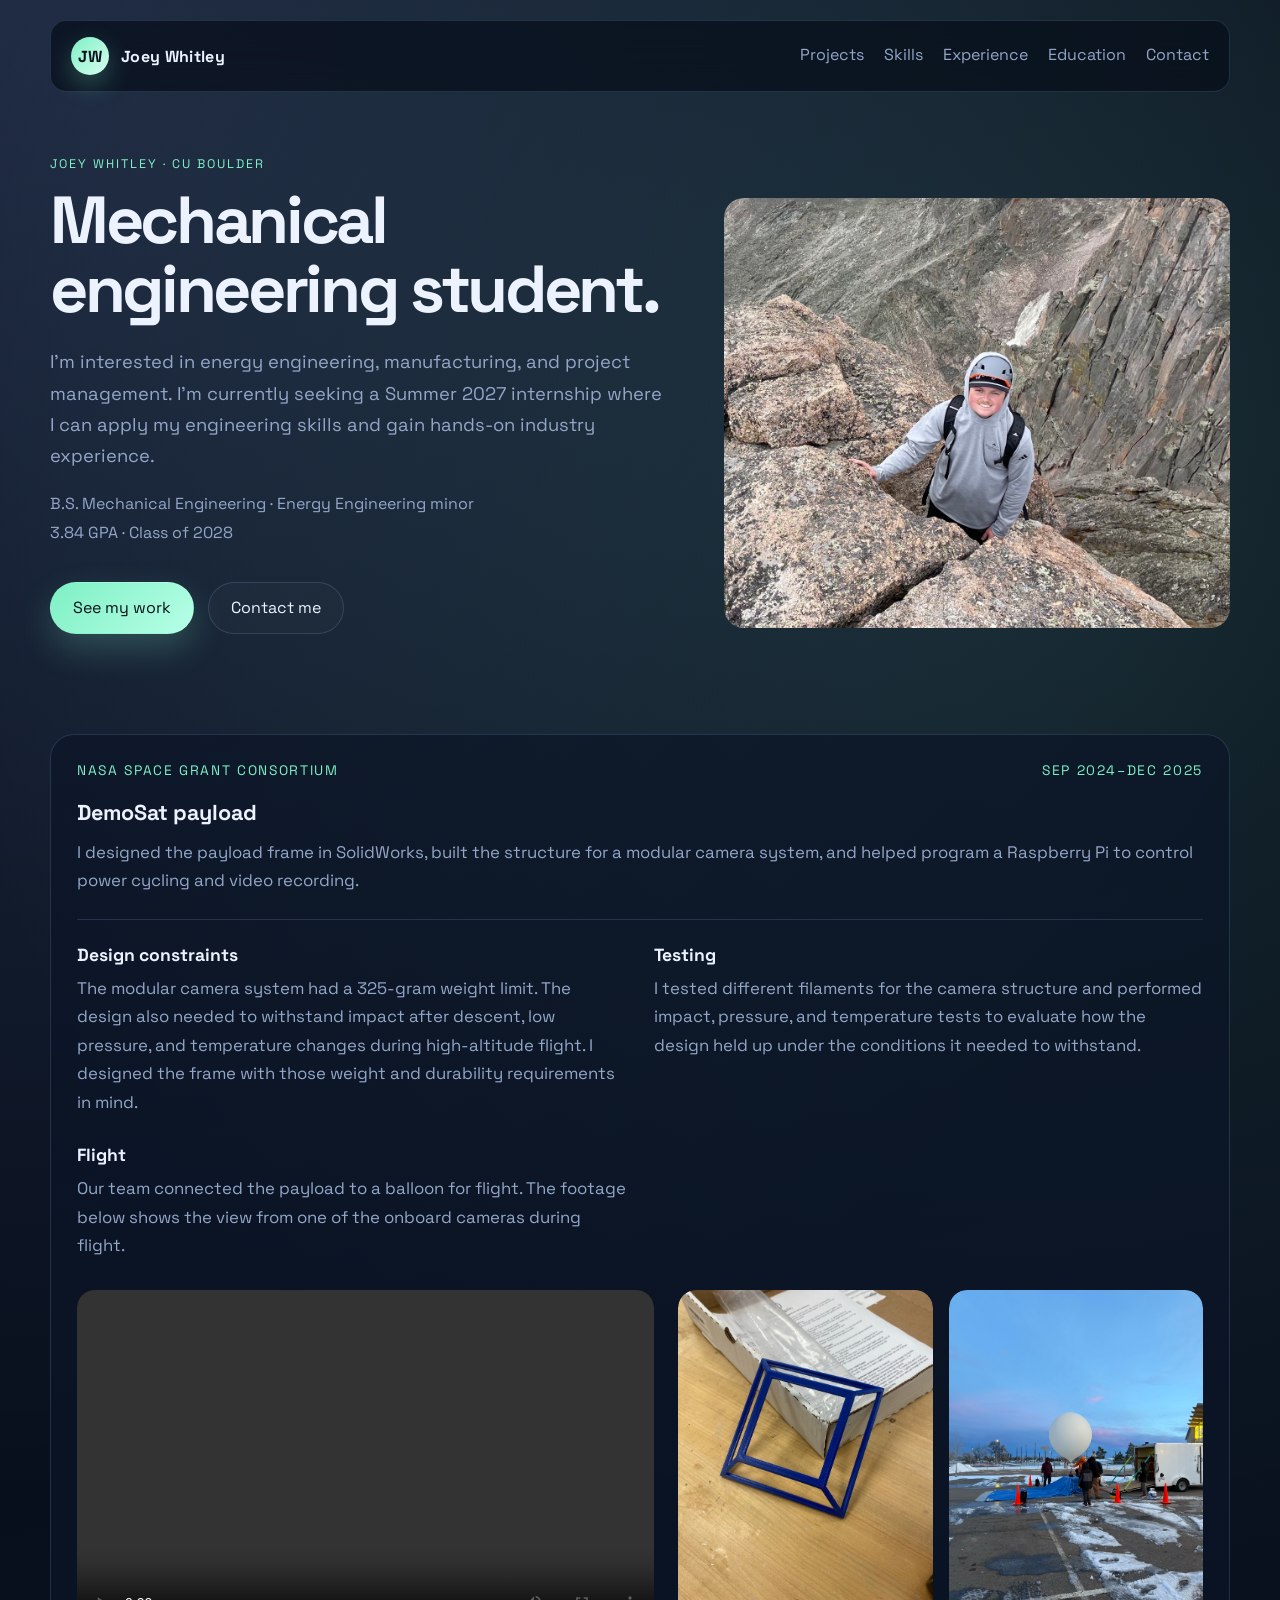
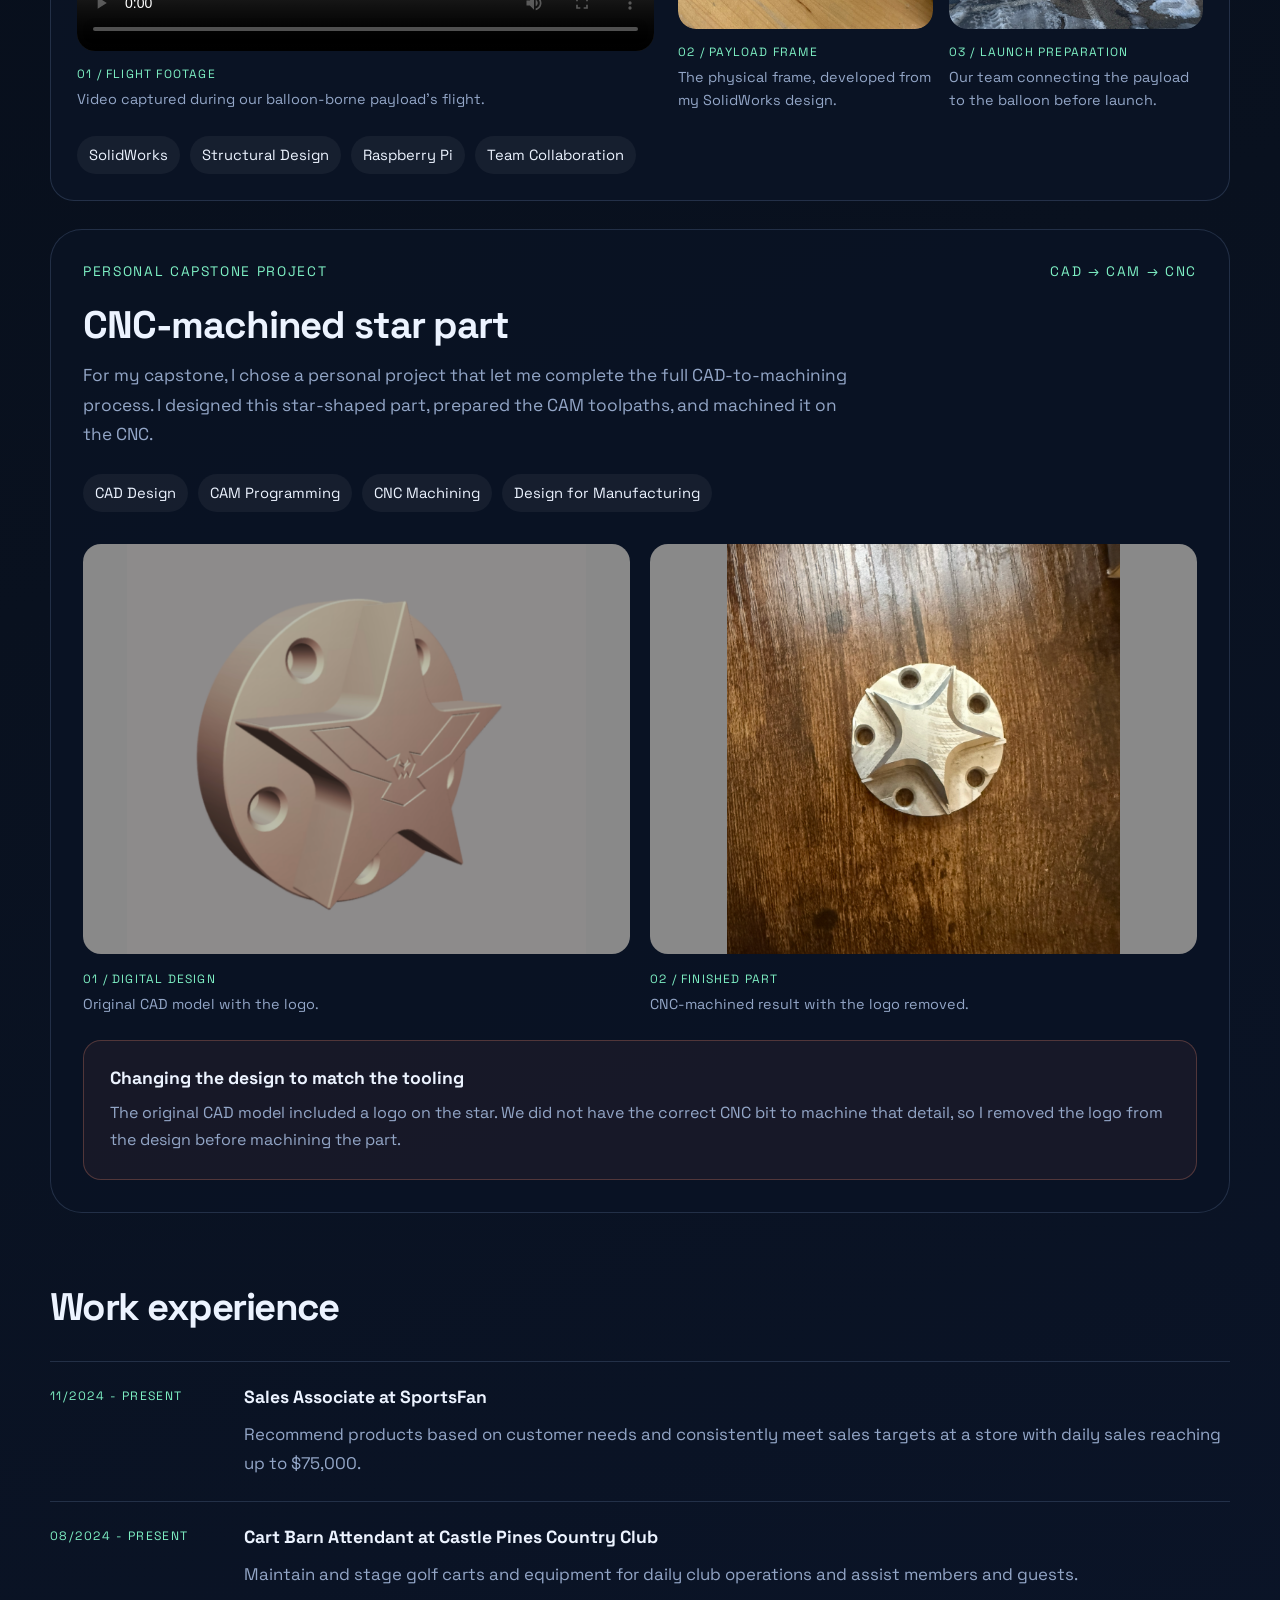
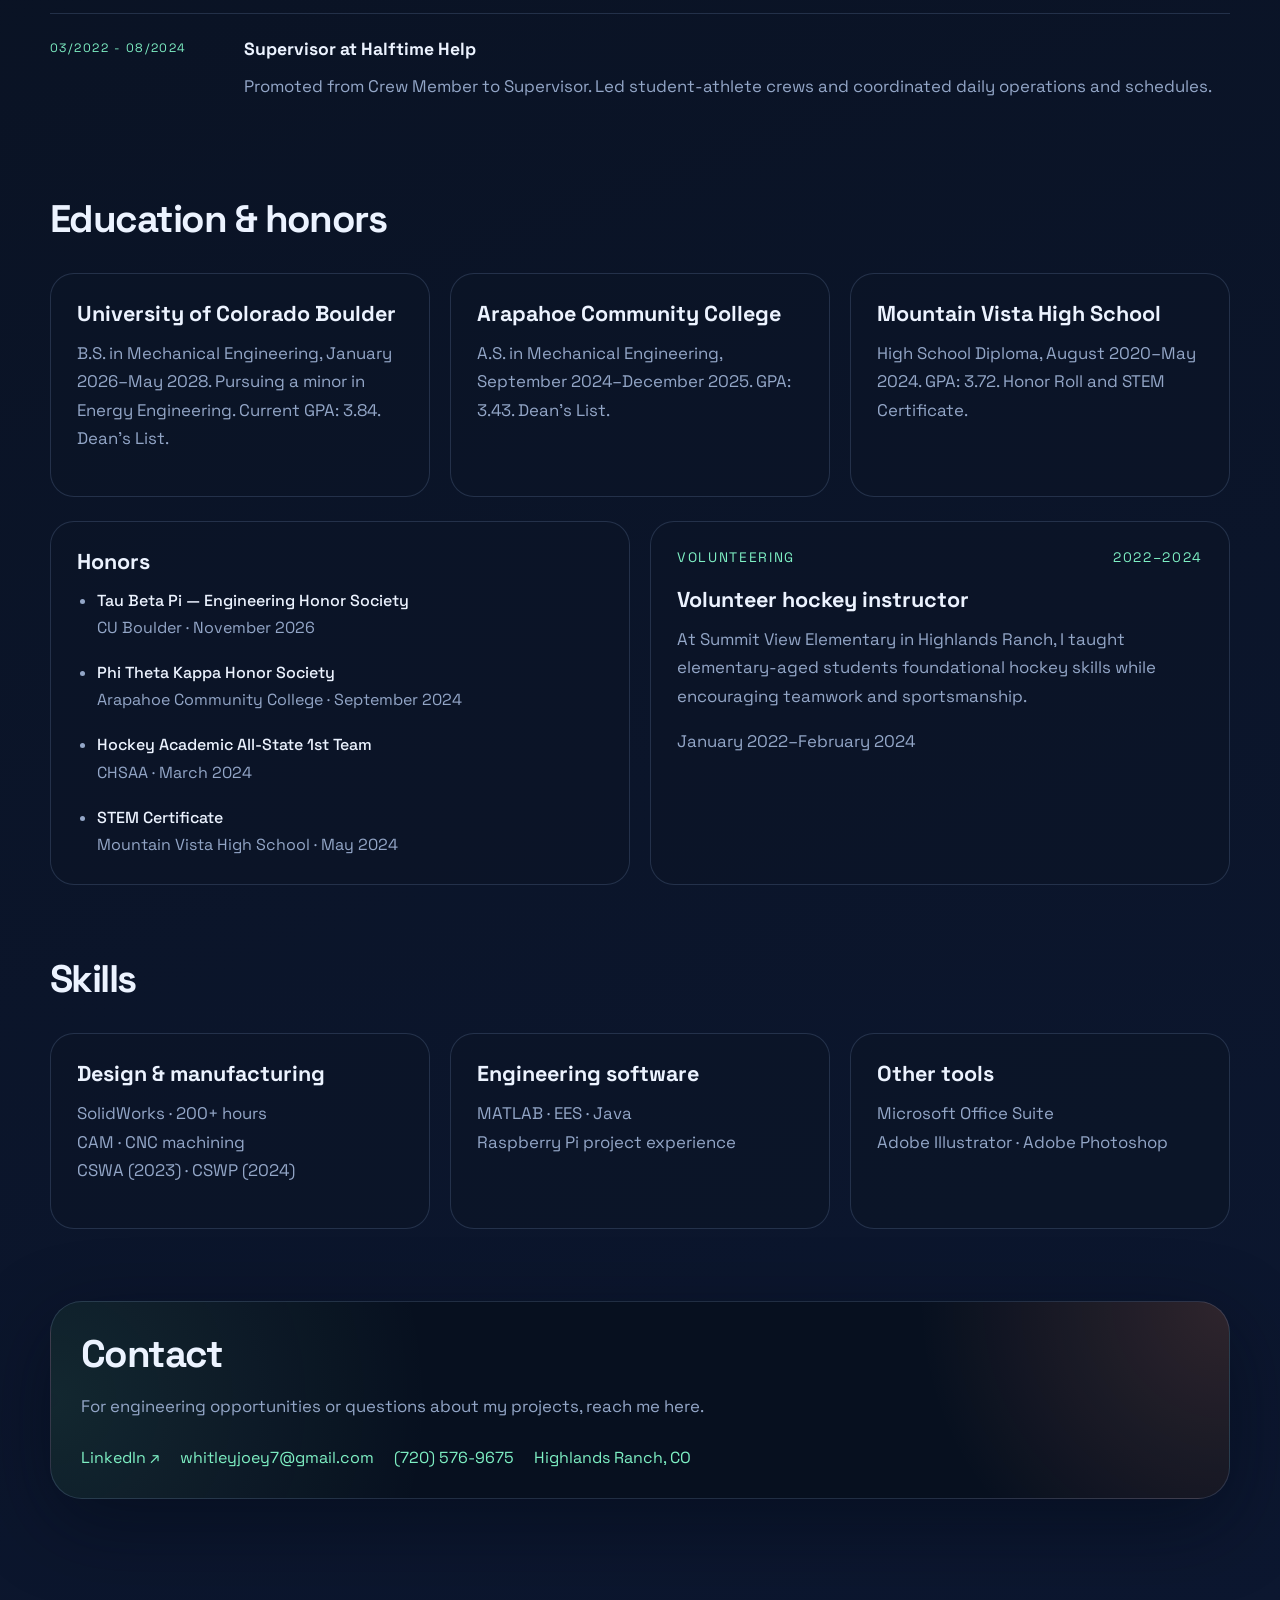
==== commit 7d5c31fc: "Rename newnew_index.html to index.html" ====
--- a/index.html
+++ b/index.html
@@ -883,7 +883,7 @@
             <p class="hero-detail">B.S. Mechanical Engineering · Energy Engineering minor<br />3.84 GPA · Class of 2028</p>
             <div class="hero-actions"><a class="button button-primary" href="#projects">See my work</a><a class="button button-secondary" href="#contact">Contact me</a></div>
           </div>
-          <figure class="hero-photo"><img src="demosat-photo-2432.jpg" width="1350" height="1800" alt="Blue DemoSat payload frame on a workshop table." /><figcaption>DemoSat payload frame · Designed in SolidWorks</figcaption></figure>
+          <figure class="hero-photo"><img src="joey-whitley.jpg" width="1206" height="1089" alt="Joey Whitley climbing among rocky mountain peaks." /></figure>
         </section>
 
         <section class="section" id="projects" aria-label="Engineering projects">
